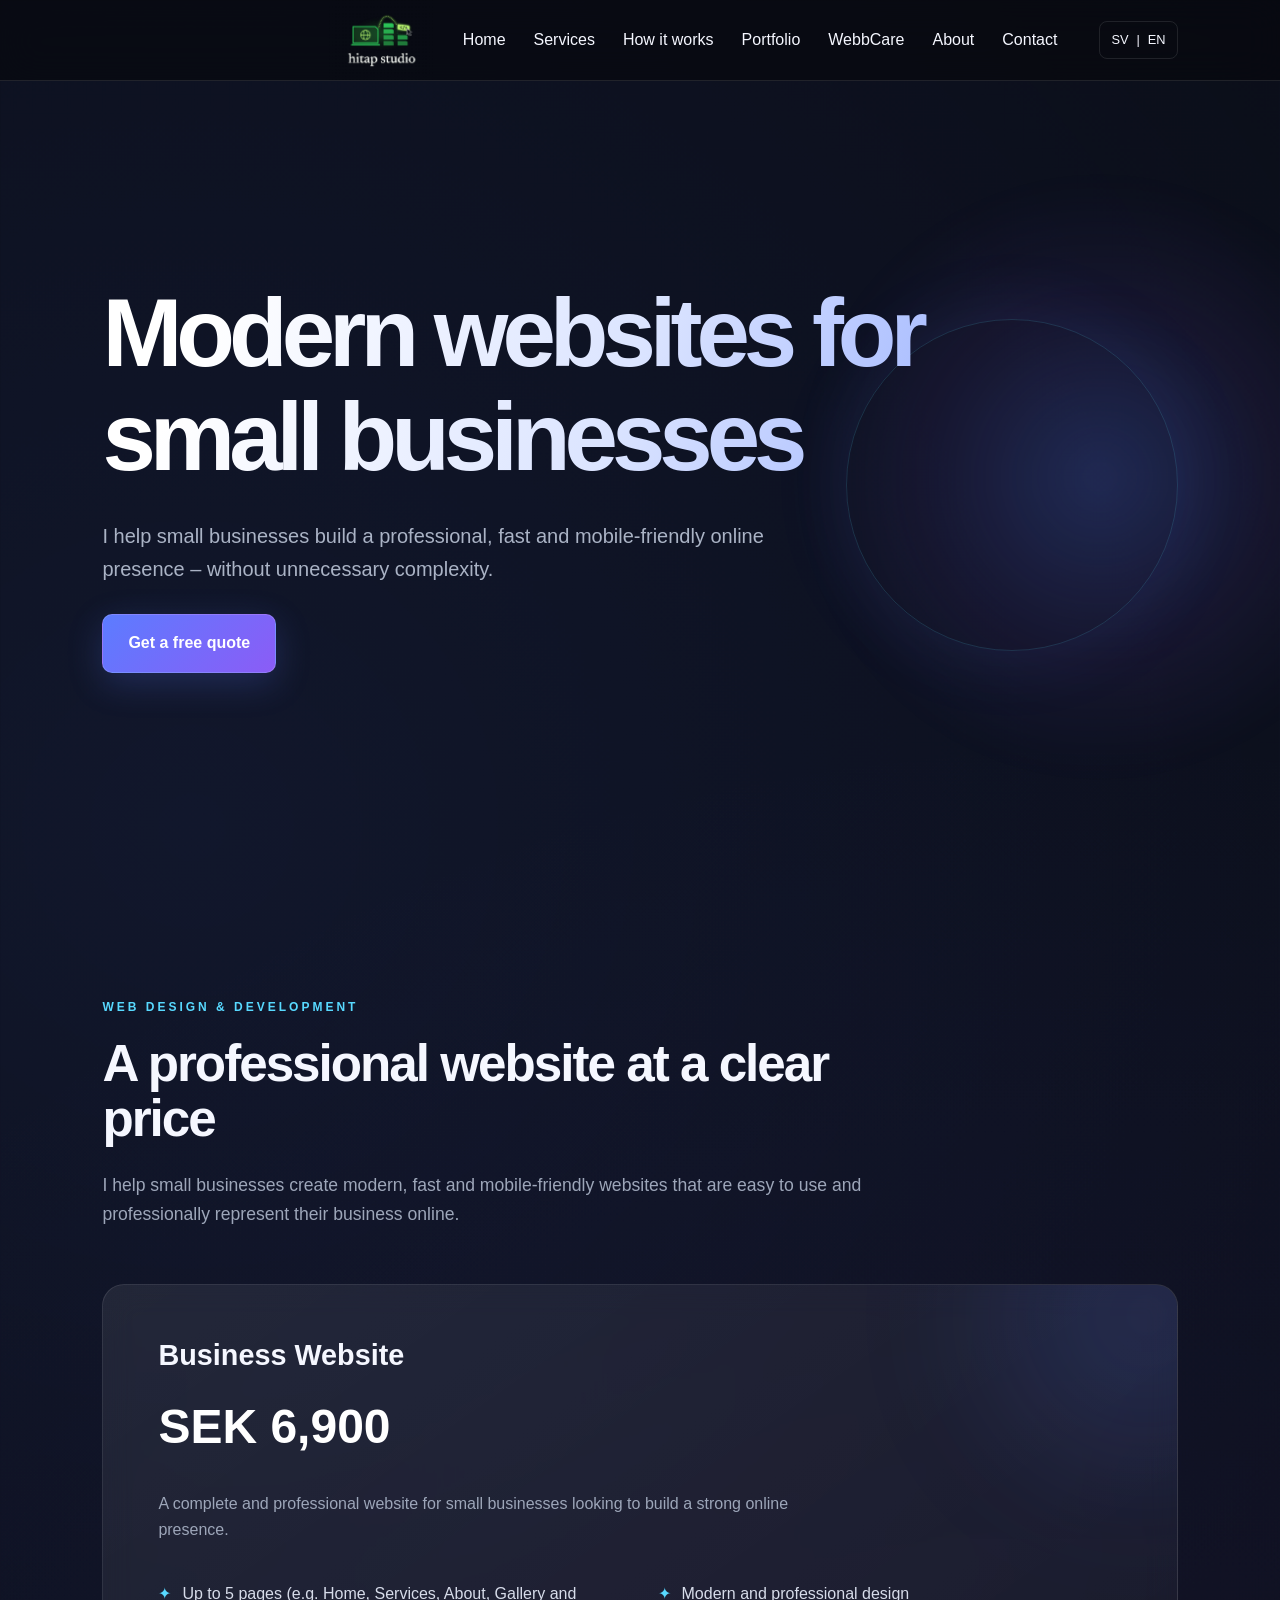
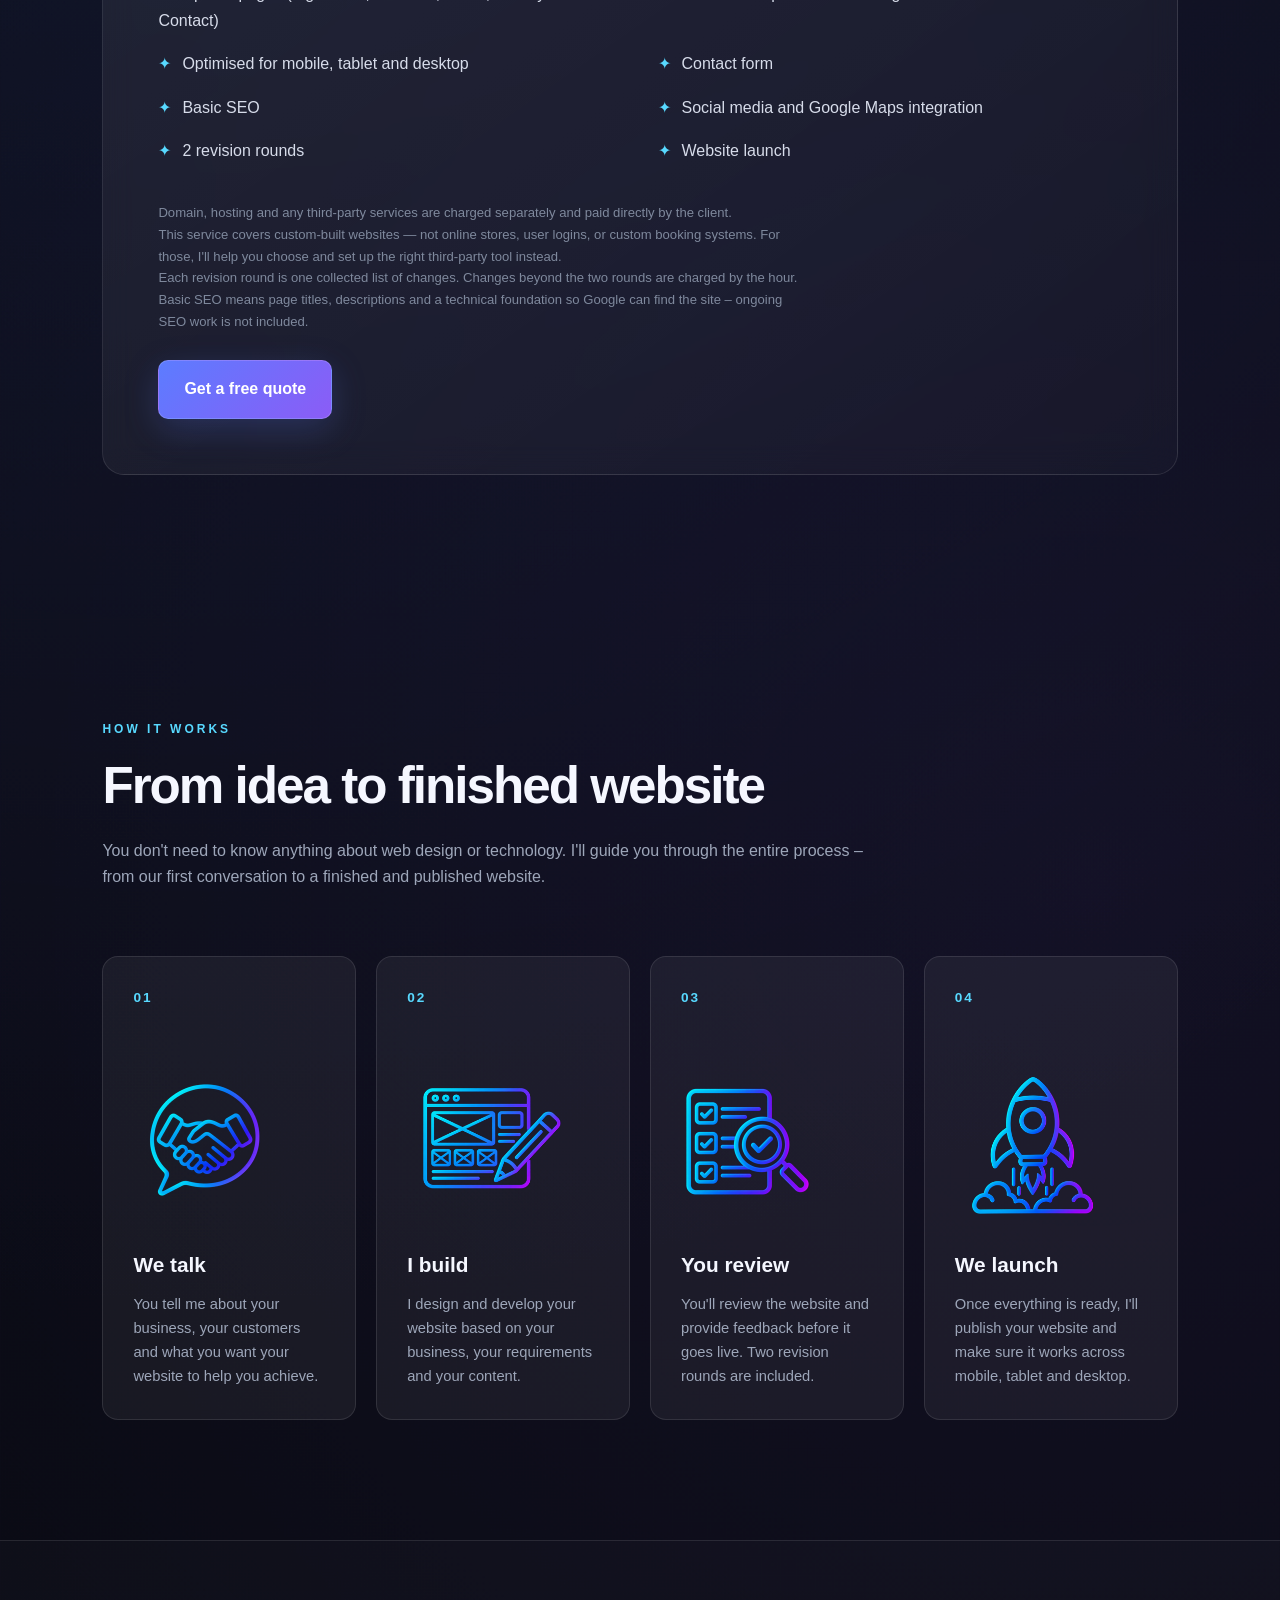
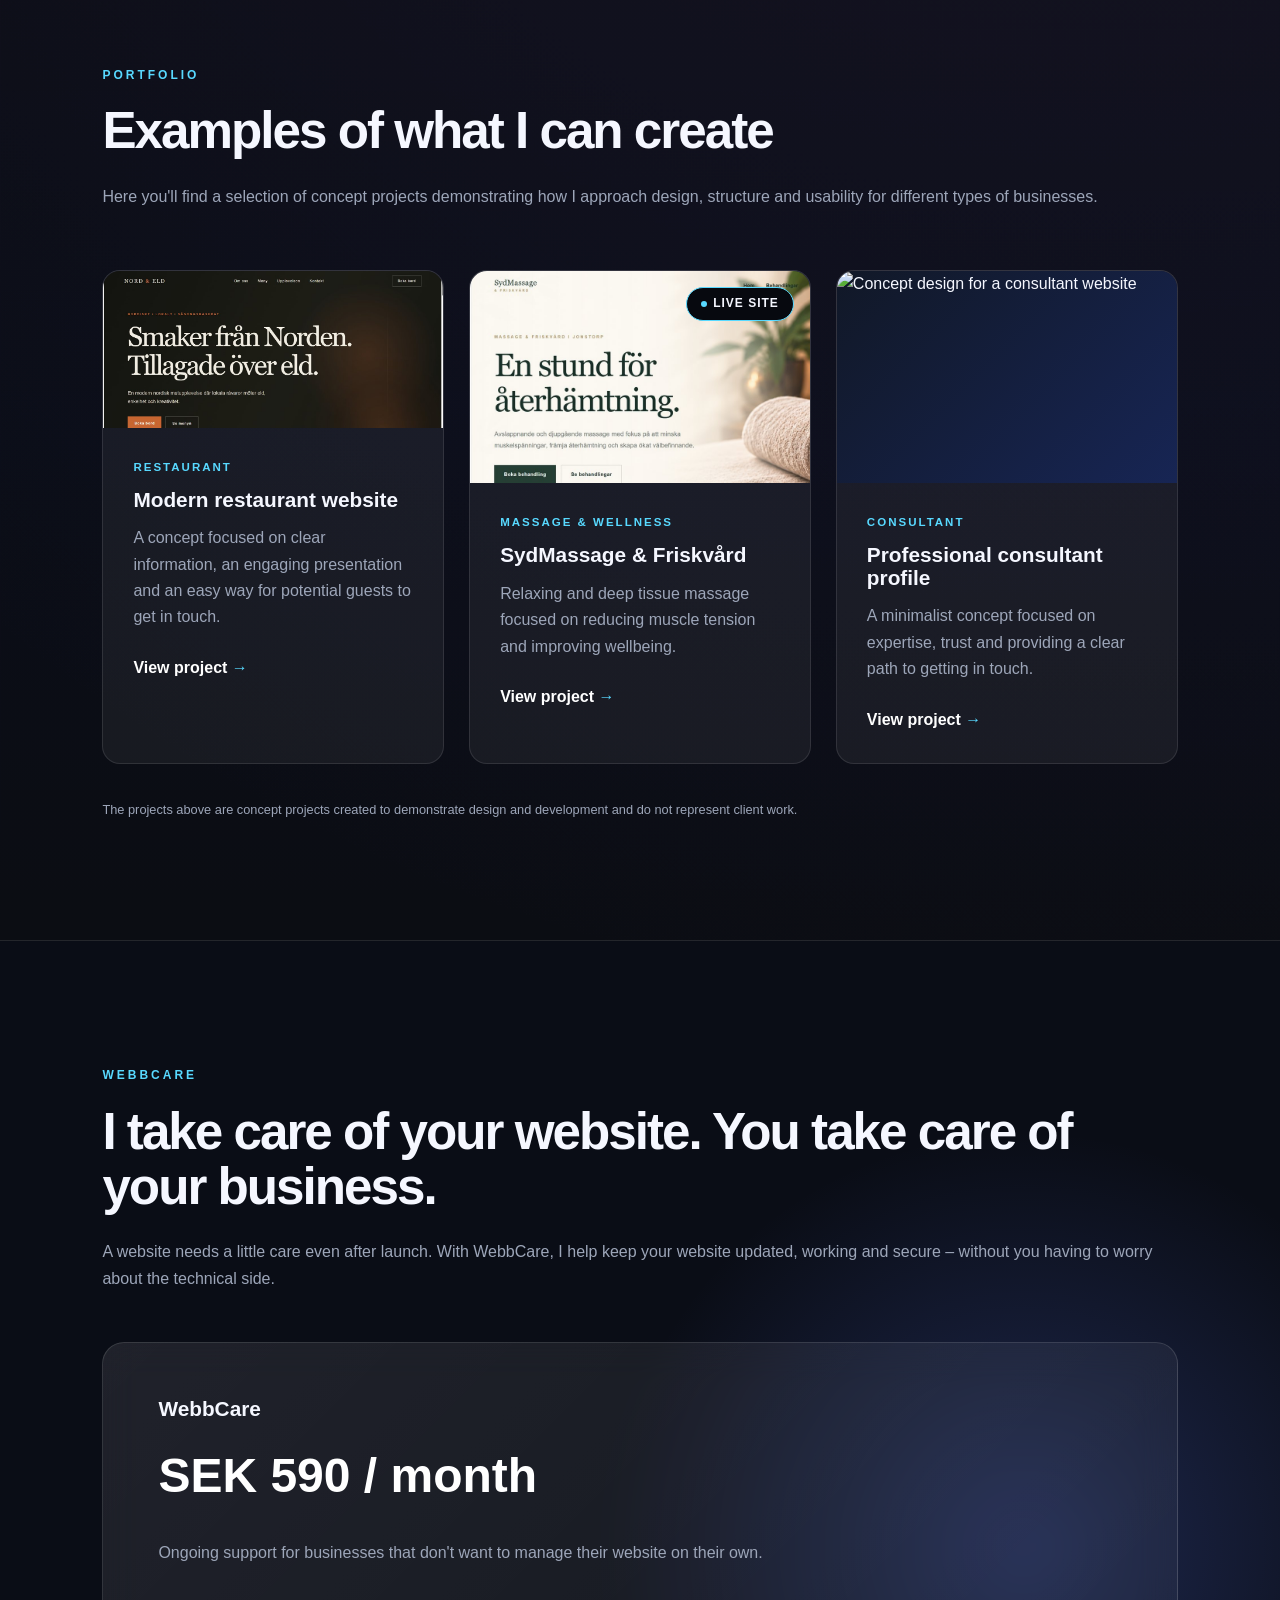
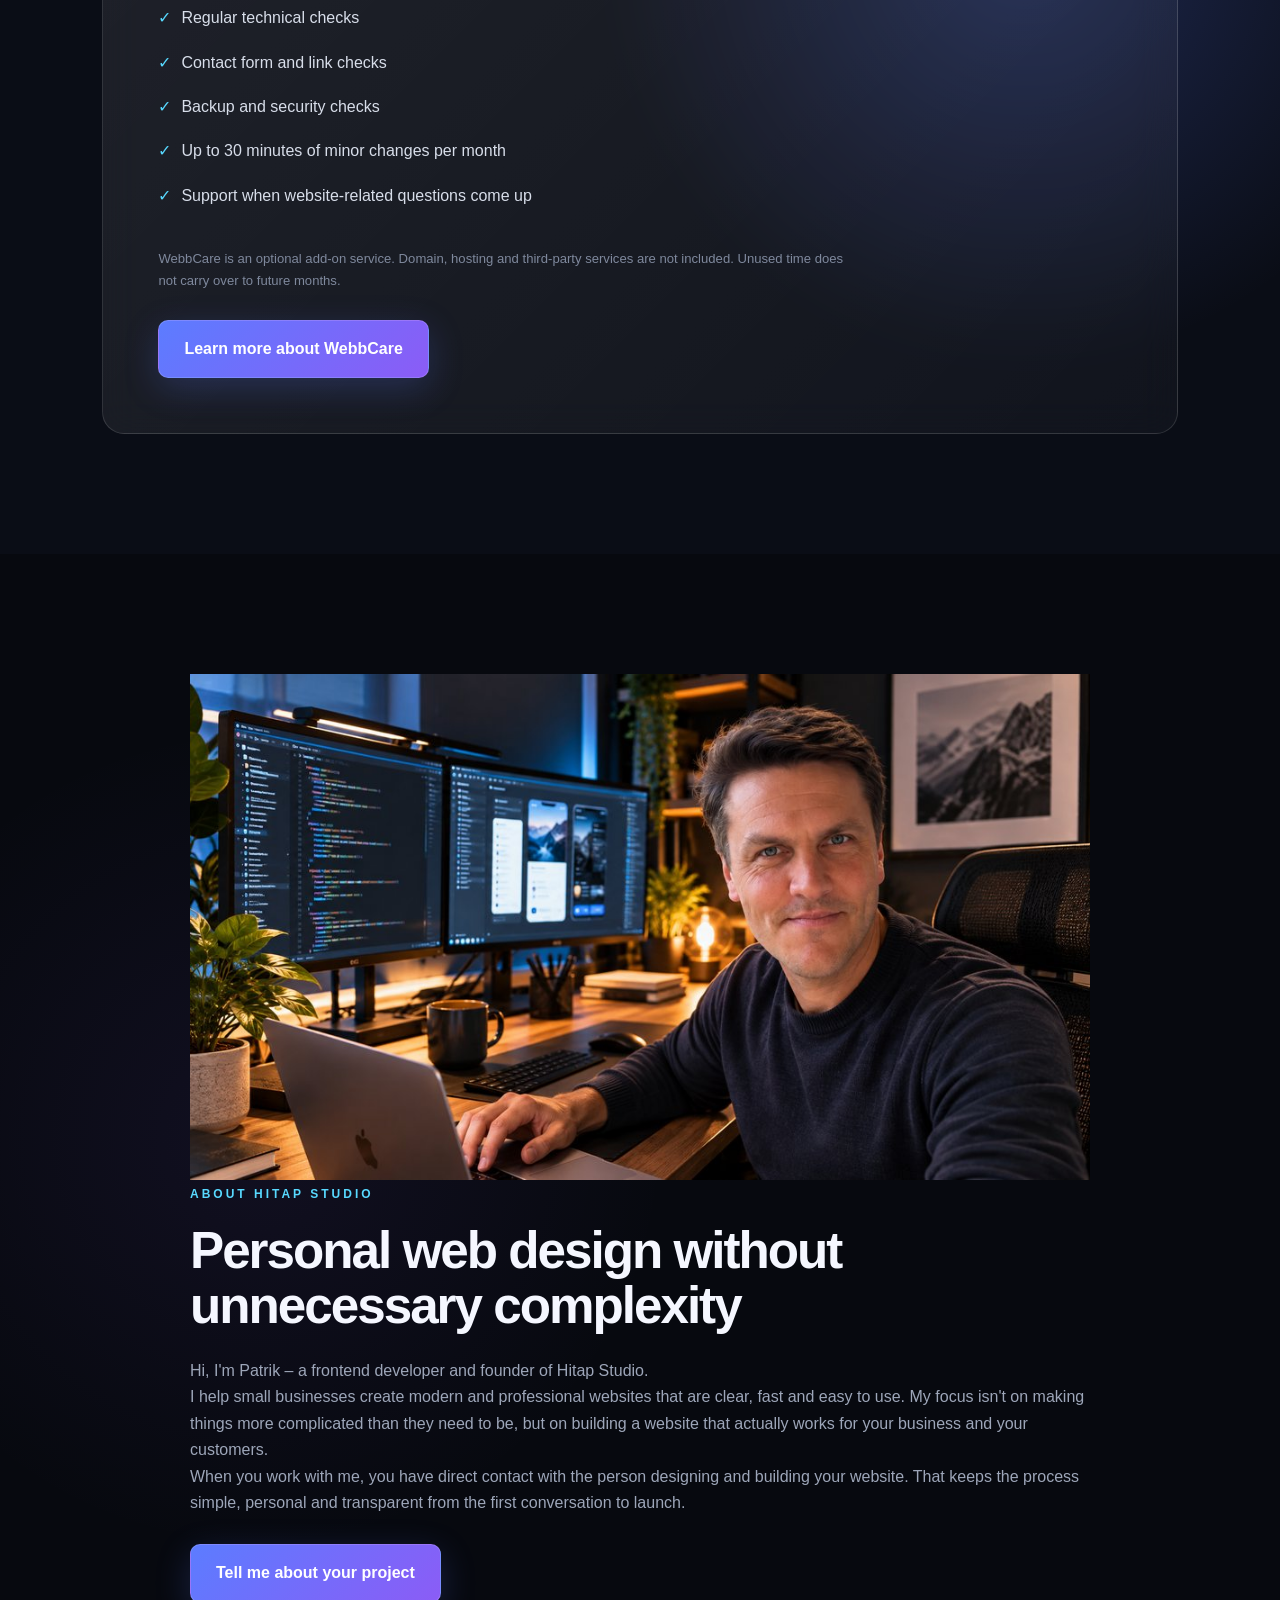
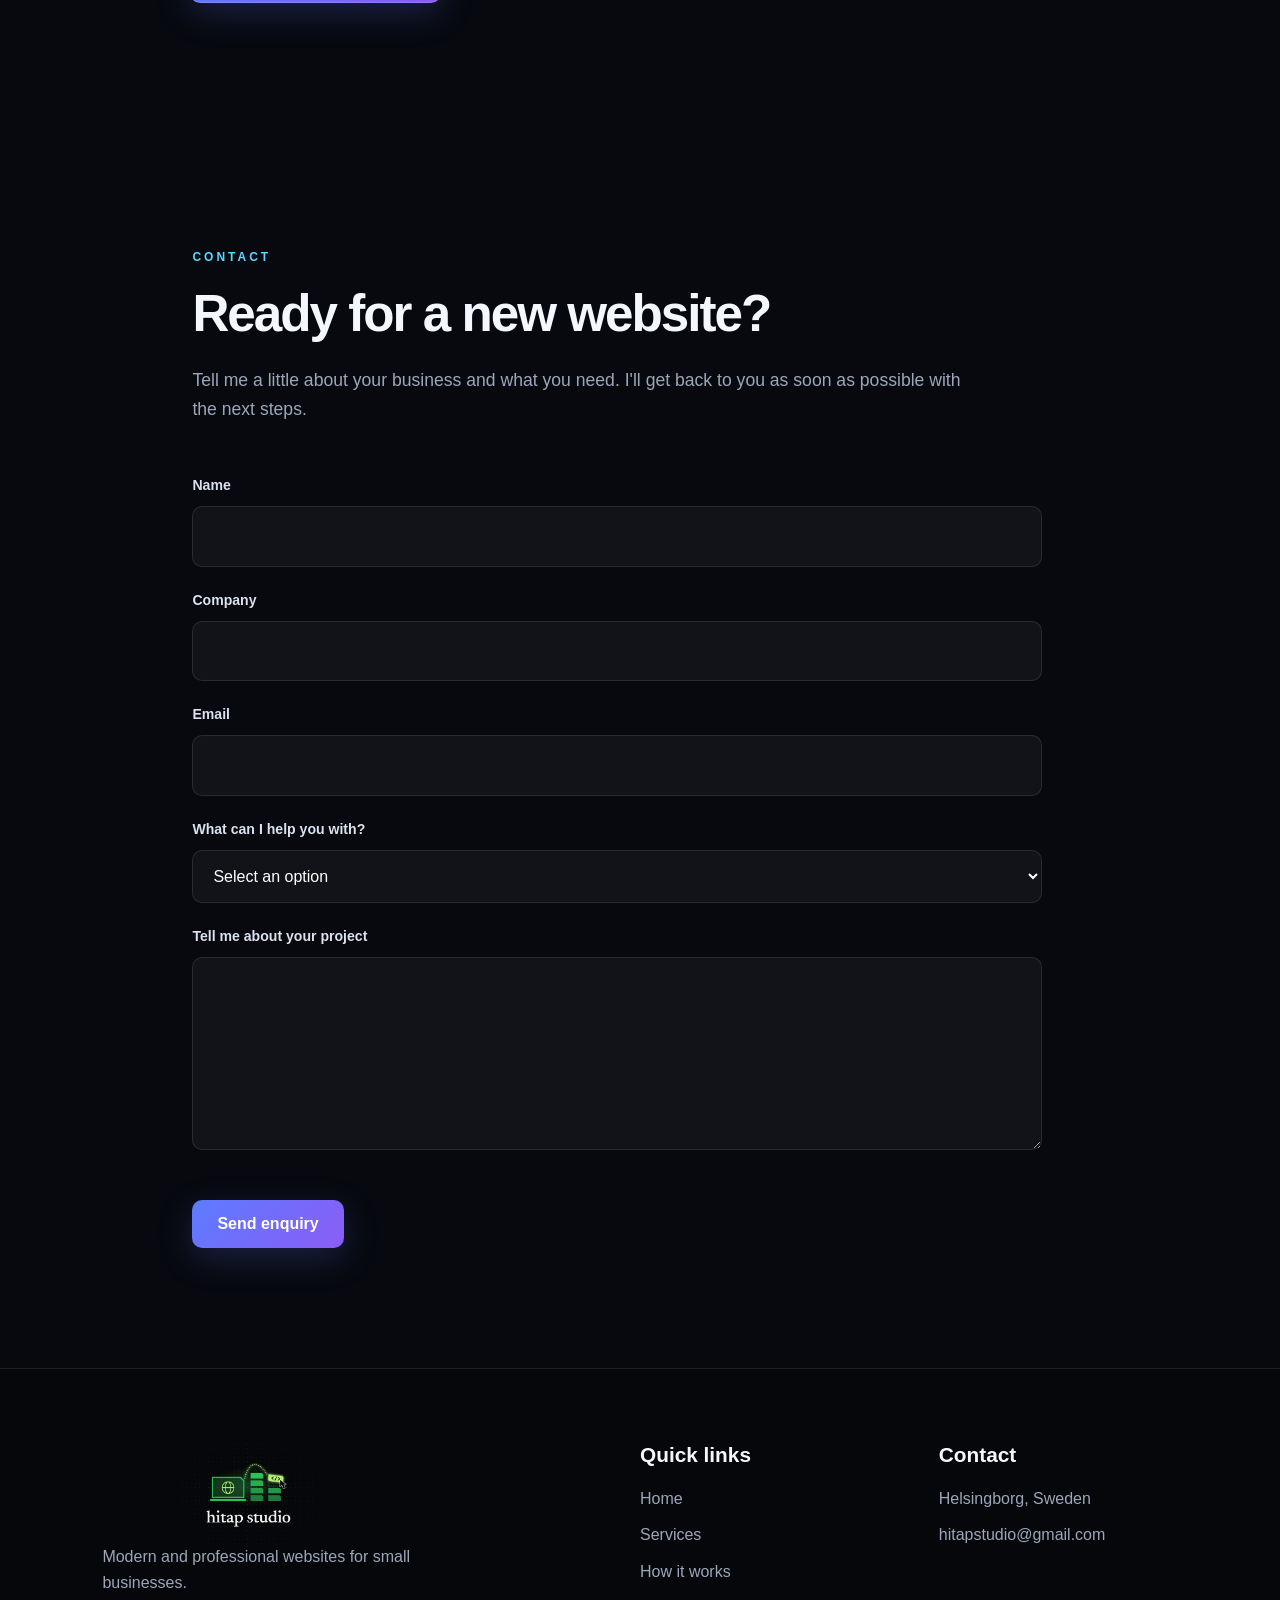
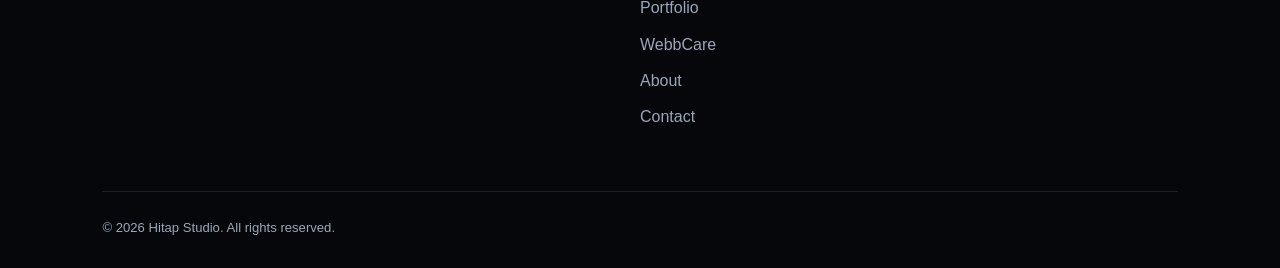
==== en/index.html @ 7cd755ec "Initial commit" ====
<!DOCTYPE html>
<html lang="en">

<head>
    <meta charset="UTF-8">
    <meta name="viewport" content="width=device-width, initial-scale=1.0">

    <title>Web Design for Small Businesses</title>

    <link rel="stylesheet" href="../styles/style.css">
</head>

<body>

   <header>

    <nav>

        <a href="../" class="logo">
    <img src="../images/logo.png" alt="Hitap Studio" class="logo-img">
</a>

        <button class="menu-toggle"
                aria-label="Open menu"
                aria-expanded="false">
            <span></span>
            <span></span>
            <span></span>
        </button>

        <div class="nav-menu">

            <a href="#">Home</a>
            <a href="#services">Services</a>
            <a href="#process">How it works</a>
            <a href="#portfolio">Portfolio</a>
            <a href="#webbcare">WebbCare</a>
            <a href="#about">About</a>
            <a href="#contact">Contact</a>

        
            </div>

        </div>
         <div class="language-switcher">
    <a href="../">SV</a>
    <span>|</span>
    <span>EN</span>
</div>
    </nav>

</header>

    <main>

        <section class="hero">

            <h1>Modern websites for small businesses</h1>

            <p>
                I help small businesses build a professional,
                fast and mobile-friendly online presence – without unnecessary complexity.
            </p>

            <a href="#contact">
                Get a free quote
            </a>

        </section>


        <section id="services" class="services">

    <p class="section-label">WEB DESIGN & DEVELOPMENT</p>

    <h2>A professional website at a clear price</h2>

    <p>
        I help small businesses create modern, fast and
        mobile-friendly websites that are easy to use and
        professionally represent their business online.
    </p>

    <div class="service-card">

        <h3>Business Website</h3>

        <p class="price">SEK 6,900</p>

        <p>
            A complete and professional website for small businesses
            looking to build a strong online presence.
        </p>

        <ul>
            <li>Up to 5 pages (e.g. Home, Services, About, Gallery and Contact)</li>
            <li>Modern and professional design</li>
            <li>Optimised for mobile, tablet and desktop</li>
            <li>Contact form</li>
            <li>Basic SEO</li>
            <li>Social media and Google Maps integration</li>
            <li>2 revision rounds</li>
            <li>Website launch</li>
        </ul>

        <p class="small-text">
            Domain, hosting and any third-party services are
            charged separately and paid directly by the client.
        </p>

        <p class="small-text">
    This service covers custom-built websites — not online stores,
    user logins, or custom booking systems. For those, I'll help you
    choose and set up the right third-party tool instead.
</p>

<p class="small-text">
    Each revision round is one collected list of changes.
    Changes beyond the two rounds are charged by the hour.
</p>

<p class="small-text">
    Basic SEO means page titles, descriptions and a technical foundation
    so Google can find the site – ongoing SEO work is not included.
</p>

        <a href="#contact" class="button">
            Get a free quote
        </a>

    </div>

</section>

<section id="process" class="process">

    <p class="section-label">HOW IT WORKS</p>

    <h2>From idea to finished website</h2>

    <p>
        You don't need to know anything about web design or technology.
        I'll guide you through the entire process – from our first
        conversation to a finished and published website.
    </p>

    <div class="process-steps">

        <div class="process-step">
            <span class="step-number">01</span>
             <img src="../images/icon-contact.png" alt="" class="process-icon">
            <h3>We talk</h3>
            <p>
                You tell me about your business, your customers and
                what you want your website to help you achieve.
            </p>
        </div>

        <div class="process-step">
            <span class="step-number">02</span>
            <img src="../images/icon-design.png" alt="" class="process-icon">
            <h3>I build</h3>
            <p>
                I design and develop your website based on your
                business, your requirements and your content.
            </p>
        </div>

        <div class="process-step">
            <span class="step-number">03</span>
            <img src="../images/icon-review.png" alt="" class="process-icon">
            <h3>You review</h3>
            <p>
                You'll review the website and provide feedback before
                it goes live. Two revision rounds are included.
            </p>
        </div>

        <div class="process-step">
            <span class="step-number">04</span>
            <img src="../images/icon-launch.png" alt="" class="process-icon">
            <h3>We launch</h3>
            <p>
                Once everything is ready, I'll publish your website
                and make sure it works across mobile, tablet and desktop.
            </p>
        </div>

    </div>

</section>

<!-- SECTION 4 - PORTFOLIO -->
<section id="portfolio" class="portfolio">

    <p class="section-label">PORTFOLIO</p>

    <h2>Examples of what I can create</h2>

    <p>
        Here you'll find a selection of concept projects demonstrating
        how I approach design, structure and usability for different
        types of businesses.
    </p>

    <div class="portfolio-grid">

        <!-- PROJECT 1 -->
        <article class="portfolio-card">

           <a href="../projects/restaurant/index.html">
    <img src="../images/restaurant-project.jpg"
         alt="Concept design for a restaurant website">
</a>

            <div class="portfolio-content">
                <p class="project-type">RESTAURANT</p>

<h3><a href="../projects/restaurant/index.html">Modern restaurant website</a></h3>
                <p>
                    A concept focused on clear information,
                    an engaging presentation and an easy way
                    for potential guests to get in touch.
                </p>

                <a href="#" class="project-link">
                    View project
                </a>
            </div>

        </article>


        <!-- PROJECT 2 -->
        <article class="portfolio-card">

        

            <div class="portfolio-image">
    <img src="../images/sydmassage-project.jpg"
         alt="SydMassage & Friskvård">
    <span class="portfolio-badge live">Live site</span>
</div>

<div class="portfolio-content">
    <p class="project-type">MASSAGE & WELLNESS</p>

    <h3>SydMassage & Friskvård</h3>

    <p>
        Relaxing and deep tissue massage focused on
        reducing muscle tension and improving wellbeing.
    </p>

    <a href="https://sydmassage.se" target="_blank" rel="noopener noreferrer" class="project-link">
        View project
    </a>
</div>

        </article>


        <!-- PROJECT 3 -->
        <article class="portfolio-card">

            <div class="portfolio-image">
                <img src="../images/consultant-project.jpg"
                     alt="Concept design for a consultant website">
            </div>

            <div class="portfolio-content">
                <p class="project-type">CONSULTANT</p>

                <h3>Professional consultant profile</h3>

                <p>
                    A minimalist concept focused on expertise,
                    trust and providing a clear path to getting
                    in touch.
                </p>

                <a href="#" class="project-link">
                    View project
                </a>
            </div>

        </article>

    </div>

    <p class="portfolio-note">
        The projects above are concept projects created to demonstrate
        design and development and do not represent client work.
    </p>

</section>

<!-- SECTION 5 - WEBBCARE -->
<section id="webbcare" class="webbcare">

    <p class="section-label">WEBBCARE</p>

    <h2>I take care of your website. You take care of your business.</h2>

    <p>
        A website needs a little care even after launch.
        With WebbCare, I help keep your website updated,
        working and secure – without you having to worry about the technical side.
    </p>

    <div class="webbcare-card">

        <h3>WebbCare</h3>

        <p class="price">SEK 590 / month</p>

        <p>
            Ongoing support for businesses that don't want to
            manage their website on their own.
        </p>

        <ul>
            <li>Regular technical checks</li>
            <li>Contact form and link checks</li>
            <li>Backup and security checks</li>
            <li>Up to 30 minutes of minor changes per month</li>
            <li>Support when website-related questions come up</li>
        </ul>

        <p class="small-text">
            WebbCare is an optional add-on service.
            Domain, hosting and third-party services are not included.
            Unused time does not carry over to future months.
        </p>

        <a href="#contact" class="button">
            Learn more about WebbCare
        </a>

    </div>

</section>

<!-- SECTION 6 - ABOUT HITAP STUDIO -->
<section id="about" class="about">

    <div class="about-content">

        <div class="about-image">
            <img src="../images/about-photo.jpg" alt="Patrik, founder of Hitap Studio">
        </div>

        <div class="about-text">

            <p class="section-label">ABOUT HITAP STUDIO</p>

            <h2>Personal web design without unnecessary complexity</h2>

            <p>
                Hi, I'm Patrik – a frontend developer and founder
                of Hitap Studio.
            </p>

            <p>
                I help small businesses create modern and professional
                websites that are clear, fast and easy to use.
                My focus isn't on making things more complicated
                than they need to be, but on building a website
                that actually works for your business and your customers.
            </p>

            <p>
                When you work with me, you have direct contact
                with the person designing and building your website.
                That keeps the process simple, personal and transparent
                from the first conversation to launch.
            </p>

            <a href="#contact" class="button">
                Tell me about your project
            </a>

        </div>

    </div>

</section>

<!-- SECTION 7 - CONTACT -->
<section id="contact" class="contact">

    <p class="section-label">CONTACT</p>

    <h2>Ready for a new website?</h2>

    <p>
        Tell me a little about your business and what you need.
        I'll get back to you as soon as possible with the next steps.
    </p>

    <form class="contact-form" action="https://api.web3forms.com/submit" method="POST">
        <input type="hidden" name="access_key" value="648edb20-3211-44fe-b882-6ec803e39d4d">
<input type="hidden" name="subject" value="New enquiry from hitapstudio.se (EN)">
<input type="hidden" name="from_name" value="Hitap Studio – contact form">
<input type="checkbox" name="botcheck" style="display: none;">

        <div class="form-group">
            <label for="name">Name</label>
            <input type="text" id="name" name="name" required>
        </div>

        <div class="form-group">
            <label for="company">Company</label>
            <input type="text" id="company" name="company">
        </div>

        <div class="form-group">
            <label for="email">Email</label>
            <input type="email" id="email" name="email" required>
        </div>

        <div class="form-group">
            <label for="project">What can I help you with?</label>

            <select id="project" name="project">
                <option value="">Select an option</option>
                <option value="new-website">New website</option>
                <option value="redesign">Redesign an existing website</option>
                <option value="webbcare">WebbCare</option>
                <option value="other">Other</option>
            </select>
        </div>

        <div class="form-group">
            <label for="message">Tell me about your project</label>

            <textarea
                id="message"
                name="message"
                rows="6"
                required>
            </textarea>
        </div>

        <button type="submit" class="button">
            Send enquiry
        </button>

    </form>

</section>

    </main>

    <!-- FOOTER -->
<footer class="footer">

    <div class="footer-content">

        <div class="footer-brand">
            <img src="../images/logo.png" alt="Hitap Studio" class="footer-logo-img">

            <p>
                Modern and professional websites
                for small businesses.
            </p>
        </div>

        <div class="footer-links">
            <h3>Quick links</h3>

            <a href="#">Home</a>
            <a href="#services">Services</a>
            <a href="#process">How it works</a>
            <a href="#portfolio">Portfolio</a>
            <a href="#webbcare">WebbCare</a>
            <a href="#about">About</a>
            <a href="#contact">Contact</a>
        </div>

        <div class="footer-contact">
            <h3>Contact</h3>

            <p>Helsingborg, Sweden</p>

            <a href="mailto:hitapstudio@gmail.com">
                hitapstudio@gmail.com
            </a>
        </div>

    </div>

    <div class="footer-bottom">
        <p>
            &copy; 2026 Hitap Studio. All rights reserved.
        </p>
    </div>

</footer>

    <script src="../scripts/script.js"></script>

</body>

</html>
---- styles/style.css ----
/* ========================================
   HITAP STUDIO
   MODERN / FUTURISTIC DESIGN
======================================== */

:root {
    --bg: #07090f;
    --bg-soft: #0d111c;
    --card: rgba(255, 255, 255, 0.055);
    --card-hover: rgba(255, 255, 255, 0.08);

    --text: #f5f7ff;
    --text-soft: #9da6b9;

    --blue: #5c7cff;
    --violet: #8b5cf6;
    --cyan: #58d9ff;

    --border: rgba(255, 255, 255, 0.10);

    --max-width: 1400px;
}


/* ========================================
   RESET
======================================== */

* {
    margin: 0;
    padding: 0;
    box-sizing: border-box;
}

html {
    scroll-behavior: smooth;
}

body {
    font-family: Inter, Arial, Helvetica, sans-serif;
    background:
        radial-gradient(
            circle at 15% 10%,
            rgba(92, 124, 255, 0.12),
            transparent 28%
        ),
        radial-gradient(
            circle at 85% 30%,
            rgba(139, 92, 246, 0.09),
            transparent 30%
        ),
        var(--bg);

    color: var(--text);
    line-height: 1.65;

    overflow-x: hidden;
}

img {
    width: 100%;
    display: block;
}

a {
    text-decoration: none;
    color: inherit;
}

.menu-toggle {
  display: none;
}

/* ========================================
   GENERAL
======================================== */

section {
    position: relative;
    padding: 120px 8%;
}

section > h2,
section > p {
    max-width: 780px;
}

.section-label {
    display: inline-block;

    font-size: 0.75rem;
    font-weight: 700;

    letter-spacing: 3px;

    color: var(--cyan);

    margin-bottom: 18px;
}

h1,
h2,
h3 {
    line-height: 1.08;
}

h2 {
    font-size: clamp(2.3rem, 4vw, 4rem);
    letter-spacing: -2px;
    margin-bottom: 25px;
}

h3 {
    font-size: 1.3rem;
}

p {
    color: var(--text-soft);
}


/* ========================================
   BUTTONS
======================================== */

.button,
.hero > a {
    position: relative;

    display: inline-flex;
    align-items: center;
    justify-content: center;

    padding: 15px 25px;

    margin-top: 28px;

    border-radius: 10px;

    color: white;

    font-weight: 700;

    background:
        linear-gradient(
            135deg,
            var(--blue),
            var(--violet)
        );

    border: 1px solid rgba(255, 255, 255, 0.15);

    box-shadow:
        0 10px 35px rgba(92, 124, 255, 0.22);

    transition:
        transform 0.25s ease,
        box-shadow 0.25s ease;
}

.button:hover,
.hero > a:hover {
    transform: translateY(-3px);

    box-shadow:
        0 15px 45px rgba(92, 124, 255, 0.38);
}


/* ========================================
   NAVIGATION
======================================== */

header {
    position: sticky;
    top: 0;

    z-index: 1000;

    background: rgba(7, 9, 15, 0.72);

    backdrop-filter: blur(18px);
    -webkit-backdrop-filter: blur(18px);

    border-bottom: 1px solid var(--border);
}

nav {
    max-width: var(--max-width);
    min-height: 76px;

    margin: auto;

    padding: 0 8%;

    display: flex;
    justify-content: flex-end;
    align-items: center;

    gap: 30px;
}

.nav-menu {
  display: flex;
  align-items: center;
  gap: 28px;
}

nav > a {
    color: #dfe4ef;

    font-size: 0.92rem;
    font-weight: 600;

    transition: color 0.2s ease;
}

nav > a:hover {
    color: var(--cyan);
}

.language-switcher {
    display: flex;
    gap: 8px;
    margin-left: 12px;
    padding: 7px 11px;
    border: 1px solid var(--border);
    border-radius: 8px;
    font-size: 0.8rem;
  align-items: center;
  
}



/* ========================================
   HERO
======================================== */

.hero {
    max-width: var(--max-width);

    min-height: 88vh;

    margin: auto;

    display: flex;
    flex-direction: column;
    justify-content: center;

    isolation: isolate;
}


/* futuristic light behind hero */

.hero::before {
    content: "";

    position: absolute;

    width: 600px;
    height: 600px;

    right: -120px;
    top: 50%;

    transform: translateY(-50%);

    background:
        radial-gradient(
            circle,
            rgba(92, 124, 255, 0.24),
            rgba(139, 92, 246, 0.08) 40%,
            transparent 70%
        );

    filter: blur(15px);

    z-index: -1;
}

.hero::after {
    content: "";

    position: absolute;

    width: 330px;
    height: 330px;

    right: 8%;
    top: 30%;

    border-radius: 50%;

    border: 1px solid rgba(88, 217, 255, 0.15);

    box-shadow:
        0 0 80px rgba(92, 124, 255, 0.10);

    z-index: -1;
}

.hero h1 {
    max-width: 1050px;

    font-size: clamp(3.8rem, 7.5vw, 7.5rem);

    letter-spacing: -6px;

    background:
        linear-gradient(
            110deg,
            #ffffff 10%,
            #dbe4ff 50%,
            #829eff 100%
        );

    -webkit-background-clip: text;
    background-clip: text;

    color: transparent;

    margin-bottom: 32px;
}

.hero p {
    max-width: 680px;

    font-size: 1.25rem;

    color: #aab3c5;
}

.hero > a {
    align-self: flex-start;
}


/* ========================================
   SERVICES
======================================== */

.services {
    max-width: var(--max-width);
    margin: auto;
}

.services > p:not(.section-label) {
    font-size: 1.1rem;
}

.service-card {
    position: relative;

    max-width: 1150px;

    margin-top: 55px;

    padding: 55px;

    border-radius: 22px;

    background:
        linear-gradient(
            145deg,
            rgba(255, 255, 255, 0.08),
            rgba(255, 255, 255, 0.025)
        );

    border: 1px solid var(--border);

    backdrop-filter: blur(15px);

    overflow: hidden;
}

.service-card::before {
    content: "";

    position: absolute;

    width: 300px;
    height: 300px;

    right: -120px;
    top: -120px;

    background: var(--blue);

    opacity: 0.15;

    filter: blur(80px);

    border-radius: 50%;
}

.service-card h3 {
    font-size: 1.8rem;
}

.price {
    color: white;

    font-size: 3rem;
    font-weight: 800;

    margin: 15px 0 25px;
}

.service-card > p:not(.price) {
    max-width: 650px;
}

.service-card ul {
    list-style: none;

    display: grid;
    grid-template-columns: repeat(2, 1fr);

    gap: 17px 35px;

    margin: 38px 0;
}

.service-card li {
    color: #d7dcea;
}

.service-card li::before {
    content: "✦";

    color: var(--cyan);

    margin-right: 11px;
}

.small-text {
    max-width: 700px;

    font-size: 0.82rem;

    color: #7f899d;
}


/* ========================================
   PROCESS
======================================== */

.process {
    max-width: var(--max-width);
    margin: auto;
}

.process-steps {
    display: grid;

    grid-template-columns: repeat(4, 1fr);

    gap: 20px;

    margin-top: 65px;
}

.process-step {
    position: relative;

    min-height: 280px;

    padding: 30px;

    background: var(--card);

    border: 1px solid var(--border);

    border-radius: 16px;

    transition:
        transform 0.25s ease,
        background 0.25s ease,
        border-color 0.25s ease;
}

.process-icon {
    display: block;
    height: 150px;
    width: auto;
    margin-bottom: 40px;
}

.process-step:hover {
    transform: translateY(-7px);

    background: var(--card-hover);

    border-color: rgba(92, 124, 255, 0.4);
}

.step-number {
    display: block;

    margin-bottom: 55px;

    color: var(--cyan);

    font-size: 0.85rem;

    font-weight: 800;

    letter-spacing: 2px;
}

.process-step h3 {
    margin-bottom: 15px;
}

.process-step p {
    font-size: 0.92rem;
}


/* ========================================
   PORTFOLIO
======================================== */

.portfolio {
    border-top: 1px solid var(--border);
    border-bottom: 1px solid var(--border);

    background:
        linear-gradient(
            180deg,
            rgba(255,255,255,0.015),
            rgba(92,124,255,0.035),
            rgba(255,255,255,0.015)
        );
}

.portfolio > h2,
.portfolio > p,
.portfolio-grid,
.portfolio-note {
    max-width: var(--max-width);

    margin-left: auto;
    margin-right: auto;
}

.portfolio-grid {
    display: grid;

    grid-template-columns: repeat(3, 1fr);

    gap: 25px;

    margin-top: 60px;
}

.portfolio-card {
    overflow: hidden;

    border-radius: 18px;

    background: var(--card);

    border: 1px solid var(--border);

    transition:
        transform 0.3s ease,
        border-color 0.3s ease;
}

.portfolio-card:hover {
    transform: translateY(-8px);

    border-color: rgba(88, 217, 255, 0.35);
}

.portfolio-image {
    position: relative;
    aspect-ratio: 16 / 10;

    background:
        linear-gradient(
            135deg,
            #111827,
            #172554
        );

    overflow: hidden;
}

.portfolio-image img {
    width: 100%;
    height: 100%;

    object-fit: cover;
    object-position: left top;
}

.portfolio-content {
    padding: 30px;
}

.project-type {
    color: var(--cyan);

    font-size: 0.72rem;

    font-weight: 800;

    letter-spacing: 2px;

    margin-bottom: 12px;
}

.portfolio-content h3 {
    margin-bottom: 14px;
}

.project-link {
    display: inline-block;

    margin-top: 24px;

    color: white;

    font-weight: 700;
}

.project-link::after {
    content: " →";

    color: var(--cyan);
}

.portfolio-note {
    margin-top: 35px;

    font-size: 0.8rem;
}


/* ========================================
   WEBBCARE
======================================== */

.webbcare {
    overflow: hidden;

    background:
        radial-gradient(
            circle at 80% 50%,
            rgba(92, 124, 255, 0.25),
            transparent 35%
        ),
        #0a0d16;
}

.webbcare > h2,
.webbcare > p,
.webbcare-card {
    max-width: 1100px;

    margin-left: auto;
    margin-right: auto;
}

.webbcare-card {
    position: relative;

    margin-top: 50px;

    padding: 55px;

    border-radius: 22px;

    background:
        linear-gradient(
            135deg,
            rgba(255,255,255,0.09),
            rgba(255,255,255,0.03)
        );

    border: 1px solid rgba(255,255,255,0.13);

    backdrop-filter: blur(18px);
}

.webbcare-card ul {
    list-style: none;

    margin: 30px 0;
}

.webbcare-card li {
    padding: 9px 0;

    color: #d8deea;
}

.webbcare-card li::before {
    content: "✓";

    margin-right: 10px;

    color: var(--cyan);
}


/* ========================================
   ABOUT
======================================== */

.about {
    background:
        radial-gradient(
            circle at 20% 50%,
            rgba(139, 92, 246, 0.08),
            transparent 35%
        );
}

.about-content {
    max-width: 900px;

    margin: auto;
}

.about-content > p:not(.section-label) {
    font-size: 1.08rem;

    margin-bottom: 20px;
}


/* ========================================
   CONTACT
======================================== */

.contact {
    max-width: 1100px;

    margin: auto;
}

.contact > p:not(.section-label) {
    font-size: 1.1rem;

    margin-bottom: 50px;
}

.contact-form {
    max-width: 850px;

    display: grid;

    gap: 22px;
}

.form-group {
    display: flex;

    flex-direction: column;

    gap: 9px;
}

.form-group label {
    color: #dbe1ee;

    font-size: 0.88rem;

    font-weight: 700;
}

.form-group input,
.form-group select,
.form-group textarea {
    width: 100%;

    padding: 16px;

    color: white;

    background: rgba(255,255,255,0.045);

    border: 1px solid var(--border);

    border-radius: 10px;

    font: inherit;

    outline: none;

    transition:
        border-color 0.2s ease,
        box-shadow 0.2s ease;
}

.form-group select option {
    background: #10131d;
}

.form-group input:focus,
.form-group select:focus,
.form-group textarea:focus {
    border-color: var(--blue);

    box-shadow:
        0 0 0 3px rgba(92, 124, 255, 0.12);
}

.form-group textarea {
    resize: vertical;
}

.contact-form button {
    border: none;

    cursor: pointer;

    font-size: 1rem;

    justify-self: start;
}


/* ========================================
   FOOTER
======================================== */

.footer {
    padding: 75px 8% 30px;

    background: #05070b;

    border-top: 1px solid var(--border);
}

.footer-content {
    max-width: var(--max-width);

    margin: auto;

    display: grid;

    grid-template-columns: 2fr 1fr 1fr;

    gap: 60px;

    padding-bottom: 60px;
}

.footer-brand h2 {
    font-size: 2.1rem;

    margin-bottom: 15px;

    background:
        linear-gradient(
            90deg,
            white,
            #839eff
        );

    -webkit-background-clip: text;
    background-clip: text;

    color: transparent;
}

.footer-brand p {
    max-width: 350px;
}

.footer-links,
.footer-contact {
    display: flex;

    flex-direction: column;

    align-items: flex-start;

    gap: 10px;
}

.footer-links h3,
.footer-contact h3 {
    margin-bottom: 10px;
}

.footer-links a,
.footer-contact a {
    color: var(--text-soft);

    transition: color 0.2s ease;
}

.footer-links a:hover,
.footer-contact a:hover {
    color: var(--cyan);
}

.footer-bottom {
    max-width: var(--max-width);

    margin: auto;

    padding-top: 25px;

    border-top: 1px solid var(--border);

    font-size: 0.82rem;
}


/* ========================================
   TABLET
======================================== */

@media (max-width: 900px) {

    section {
        padding: 90px 6%;
    }

    nav {
        padding: 0 6%;
        gap: 18px;
    }

    .hero h1 {
        letter-spacing: -4px;
    }

    .process-steps {
        grid-template-columns: repeat(2, 1fr);
    }

    .portfolio-grid {
        grid-template-columns: repeat(2, 1fr);
    }

    .footer-content {
        grid-template-columns: 1fr 1fr;
    }

    .footer-brand {
        grid-column: 1 / -1;
    }
}

.logo-img {
    height: 80px;
    width: auto;
    display: block;
}

.footer-logo-img {
    height: 100px;
    width: auto;
    display: block;
    padding-left: 80px;
}

.portfolio-badge {
    position: absolute;
    top: 16px;
    right: 16px;
    padding: 6px 14px;
    border-radius: 999px;
    font-size: 0.75rem;
    font-weight: 700;
    letter-spacing: 1px;
    text-transform: uppercase;
    z-index: 2;
}

.portfolio-badge.live {
    display: flex;
    align-items: center;
    gap: 6px;
    background: var(--bg);
    color: var(--text);
    border: 1px solid var(--cyan);
}

.portfolio-badge.live::before {
    content: "";
    width: 6px;
    height: 6px;
    border-radius: 50%;
    background: var(--cyan);
}

.portfolio-badge.concept {
    background: rgba(255, 255, 255, 0.12);
    color: #ffffff;
    border: 1px solid rgba(255, 255, 255, 0.3);
}




/* ========================================
   MOBILE
======================================== */

@media (max-width: 650px) {

    .section {
        padding: 70px 22px;
    } 

    nav {
        min-height: 65px;

        padding: 0 20px;

        gap: 16px;

        overflow-x: auto;

        justify-content: flex-start;
    }

    nav > a {
        white-space: nowrap;

        font-size: 0.82rem;
    }

    .language-switcher {
        white-space: nowrap;
    }

    .hero {
        min-height: 80vh;
    }

    .hero::before {
        width: 350px;
        height: 350px;

        right: -180px;
    }

    .hero::after {
        display: none;
    }

    .hero h1 {
        font-size: 3.2rem;

        letter-spacing: -3px;
    }

    .hero p {
        font-size: 1.05rem;
    }

    h2 {
        font-size: 2.3rem;

        letter-spacing: -1.5px;
    }

    .service-card,
    .webbcare-card {
        padding: 32px 24px;
    }

    .service-card ul {
        grid-template-columns: 1fr;
    }

    .process-steps {
        grid-template-columns: 1fr;
    }

    .process-step {
        min-height: auto;
    }

    .step-number {
        margin-bottom: 30px;
    }

    .portfolio-grid {
        grid-template-columns: 1fr;
    }

    .footer {
        padding: 60px 22px 25px;
    }

    .footer-content {
        grid-template-columns: 1fr;

        gap: 40px;
    }

    .footer-brand {
        grid-column: auto;
    }


    /* ========================================
   RESPONSIVE NAVIGATION
======================================== */

nav {
    justify-content: space-between;
}


/* Logo */

.logo {
    font-size: 1.05rem;
    font-weight: 800;
    letter-spacing: 2px;

    color: #ffffff;

    white-space: nowrap;
}

.logo span {
    color: var(--cyan);
}

.logo-img {
    height: 40px;
    width: auto;
    display: block;
}


/* Desktop menu */

.nav-menu {
    display: flex;
    align-items: center;

    gap: 28px;
}

.nav-menu > a {
    color: #dfe4ef;

    font-size: 0.9rem;
    font-weight: 600;

    transition: color 0.2s ease;
}

.nav-menu > a:hover {
    color: var(--cyan);
}


/* Hamburger hidden on desktop */

.menu-toggle {
    display: none;

    background: none;
    border: none;

    cursor: pointer;

    padding: 8px;
}


/* Hamburger lines */

.menu-toggle span {
    display: block;

    width: 25px;
    height: 2px;

    margin: 5px 0;

    background-color: #ffffff;

    border-radius: 5px;

    transition: 0.3s ease;
}


/* ========================================
   MOBILE NAVIGATION
======================================== */

@media (max-width: 800px) {

    nav {
        position: relative;

        min-height: 70px;

        padding: 0 22px;

        overflow: visible;
    }


    /* Show hamburger */

    .menu-toggle {
        display: block;

        position: relative;

        z-index: 1100;
    }


    /* Mobile menu */

    .nav-menu {
        position: absolute;

        top: 70px;
        left: 0;

        width: 100%;

        display: flex;
        flex-direction: column;
        align-items: flex-start;

        gap: 0;

        padding: 15px 22px 25px;

        background: rgba(7, 9, 15, 0.97);

        backdrop-filter: blur(20px);
        -webkit-backdrop-filter: blur(20px);

        border-bottom:
            1px solid rgba(255,255,255,0.08);


        /* Hidden by default */

        opacity: 0;
        visibility: hidden;

        transform: translateY(-12px);

        transition:
            opacity 0.25s ease,
            transform 0.25s ease,
            visibility 0.25s;
    }


    /* Menu when opened */

    .nav-menu.active {
        opacity: 1;
        visibility: visible;

        transform: translateY(0);
    }


    /* Links */

    .nav-menu > a {
        width: 100%;

        padding: 14px 0;

        font-size: 1rem;

        border-bottom:
            1px solid rgba(255,255,255,0.06);
    }


    /* Language selector */

    .language-switcher {
        margin: 18px 0 0;

        padding: 0;

        border: none;
    }


    /* Turn hamburger into X */

    .menu-toggle.active span:nth-child(1) {
        transform:
            translateY(7px)
            rotate(45deg);
    }

    .menu-toggle.active span:nth-child(2) {
        opacity: 0;
    }

    .menu-toggle.active span:nth-child(3) {
        transform:
            translateY(-7px)
            rotate(-45deg);
    }
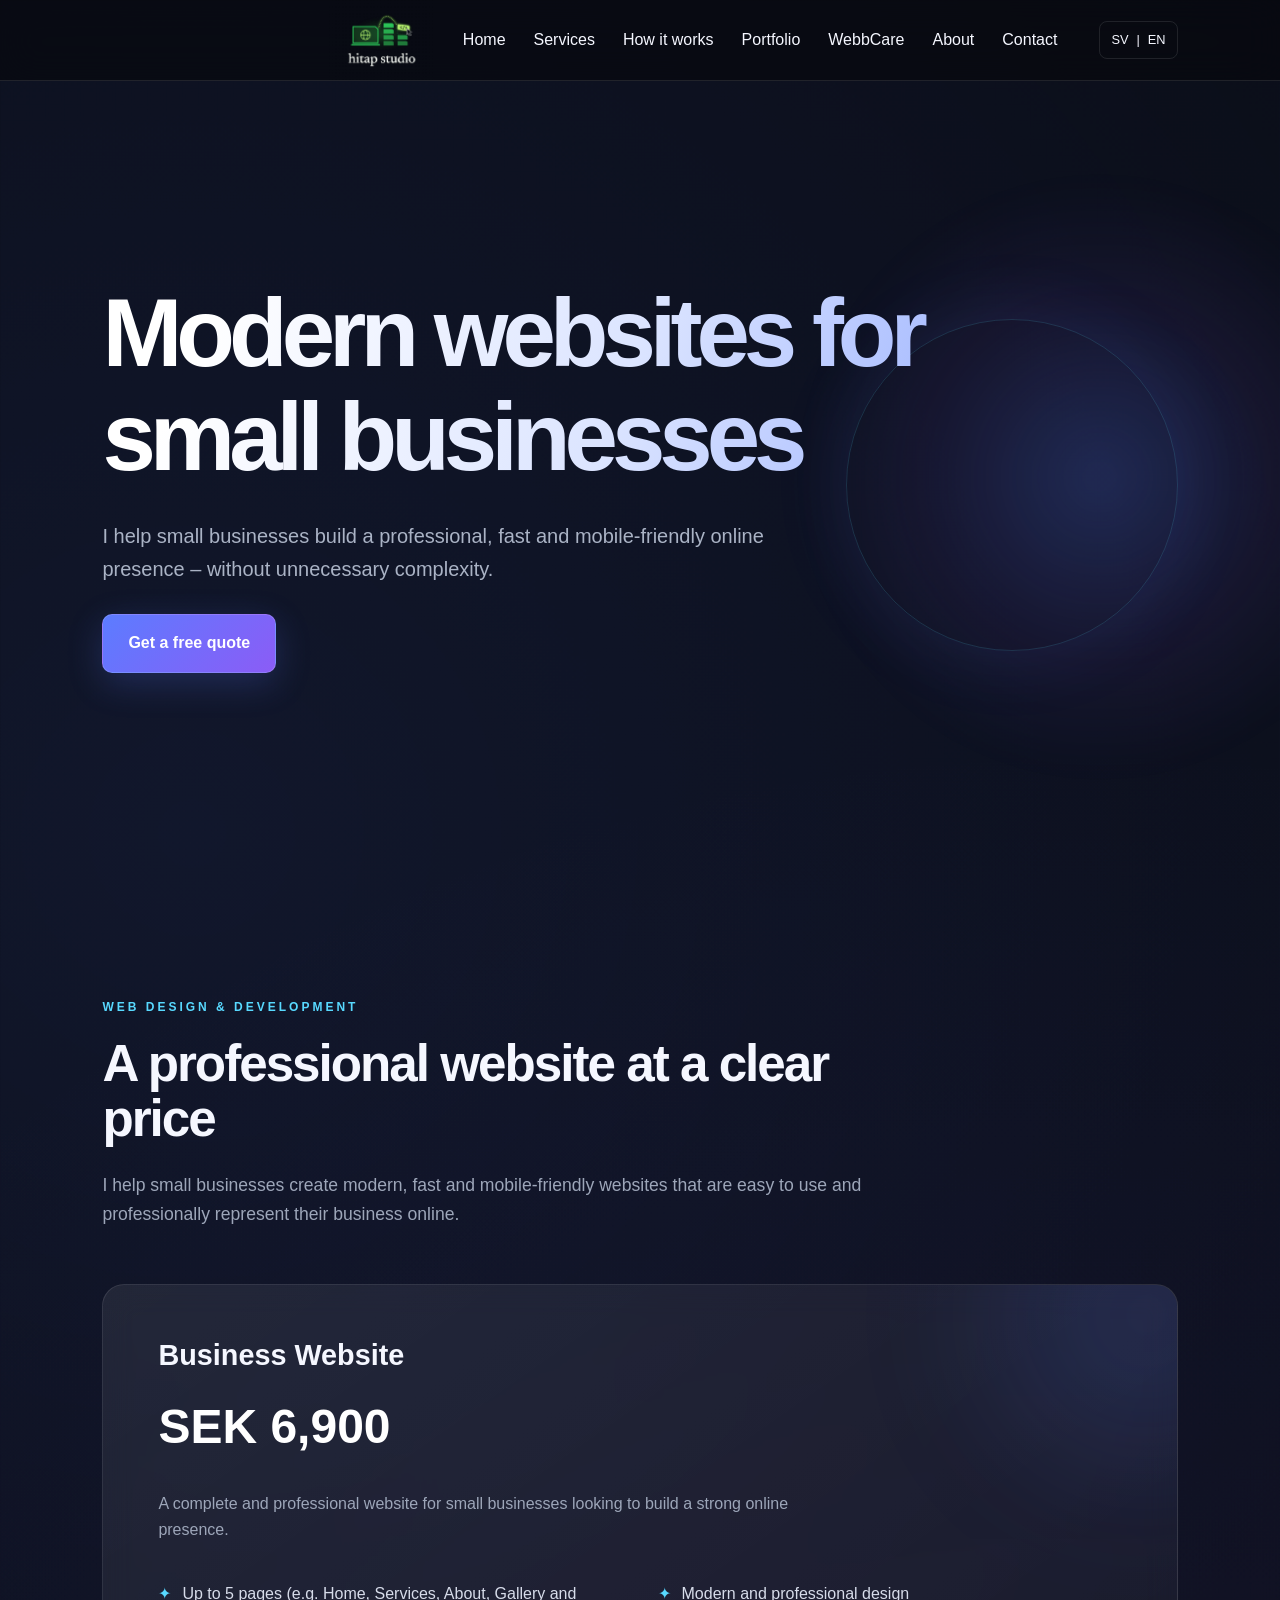
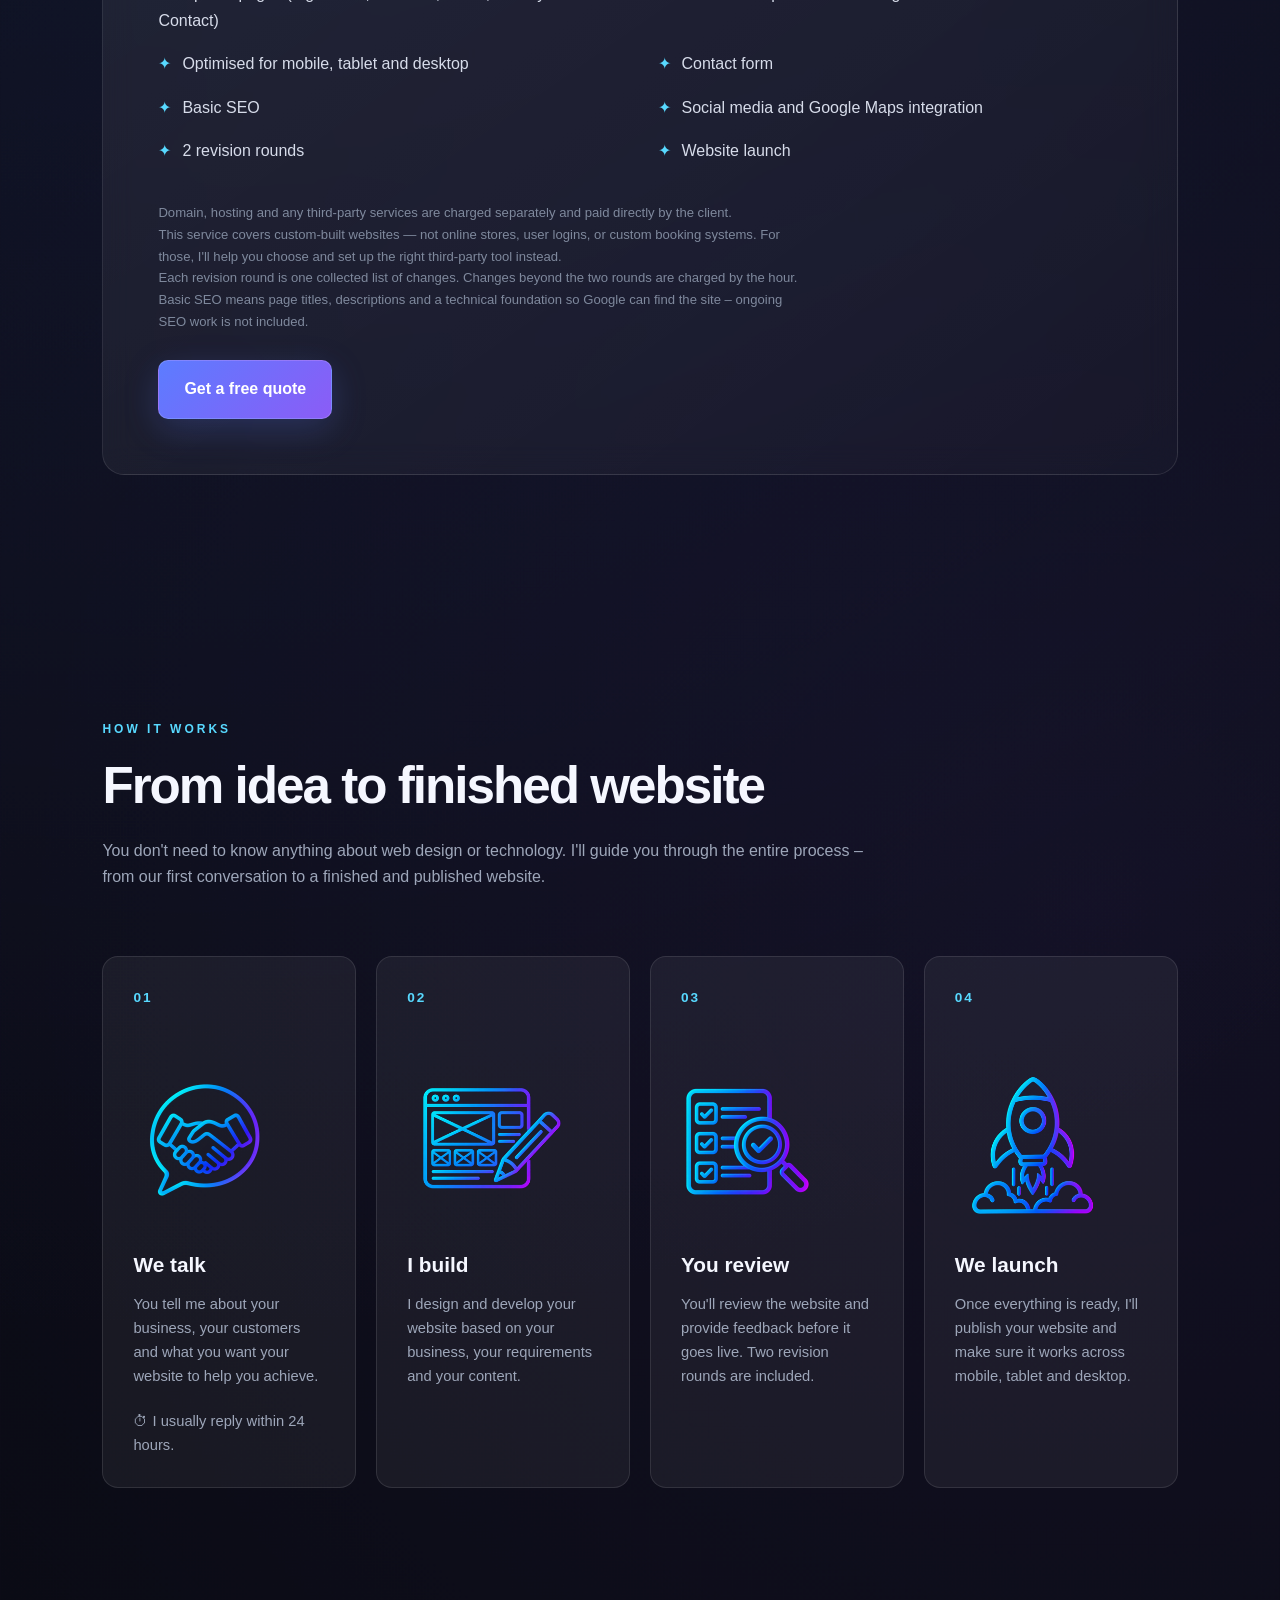
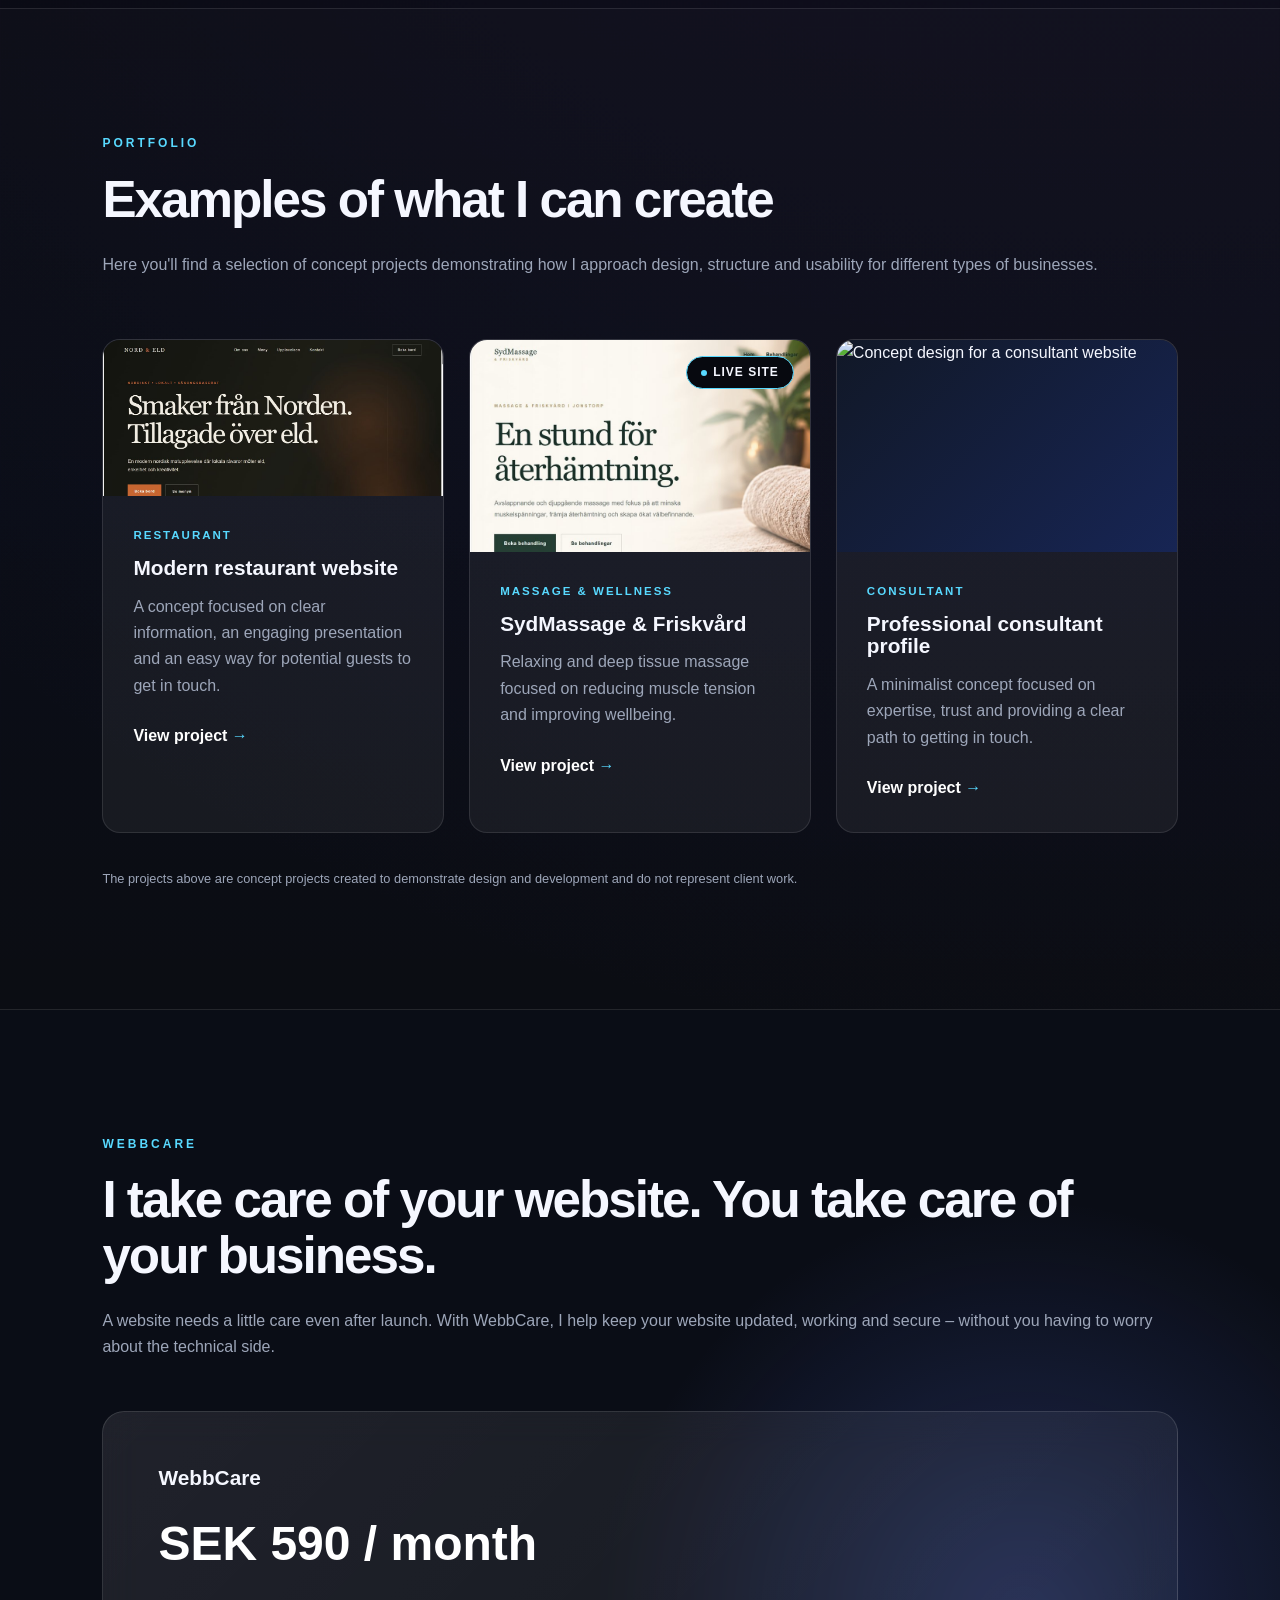
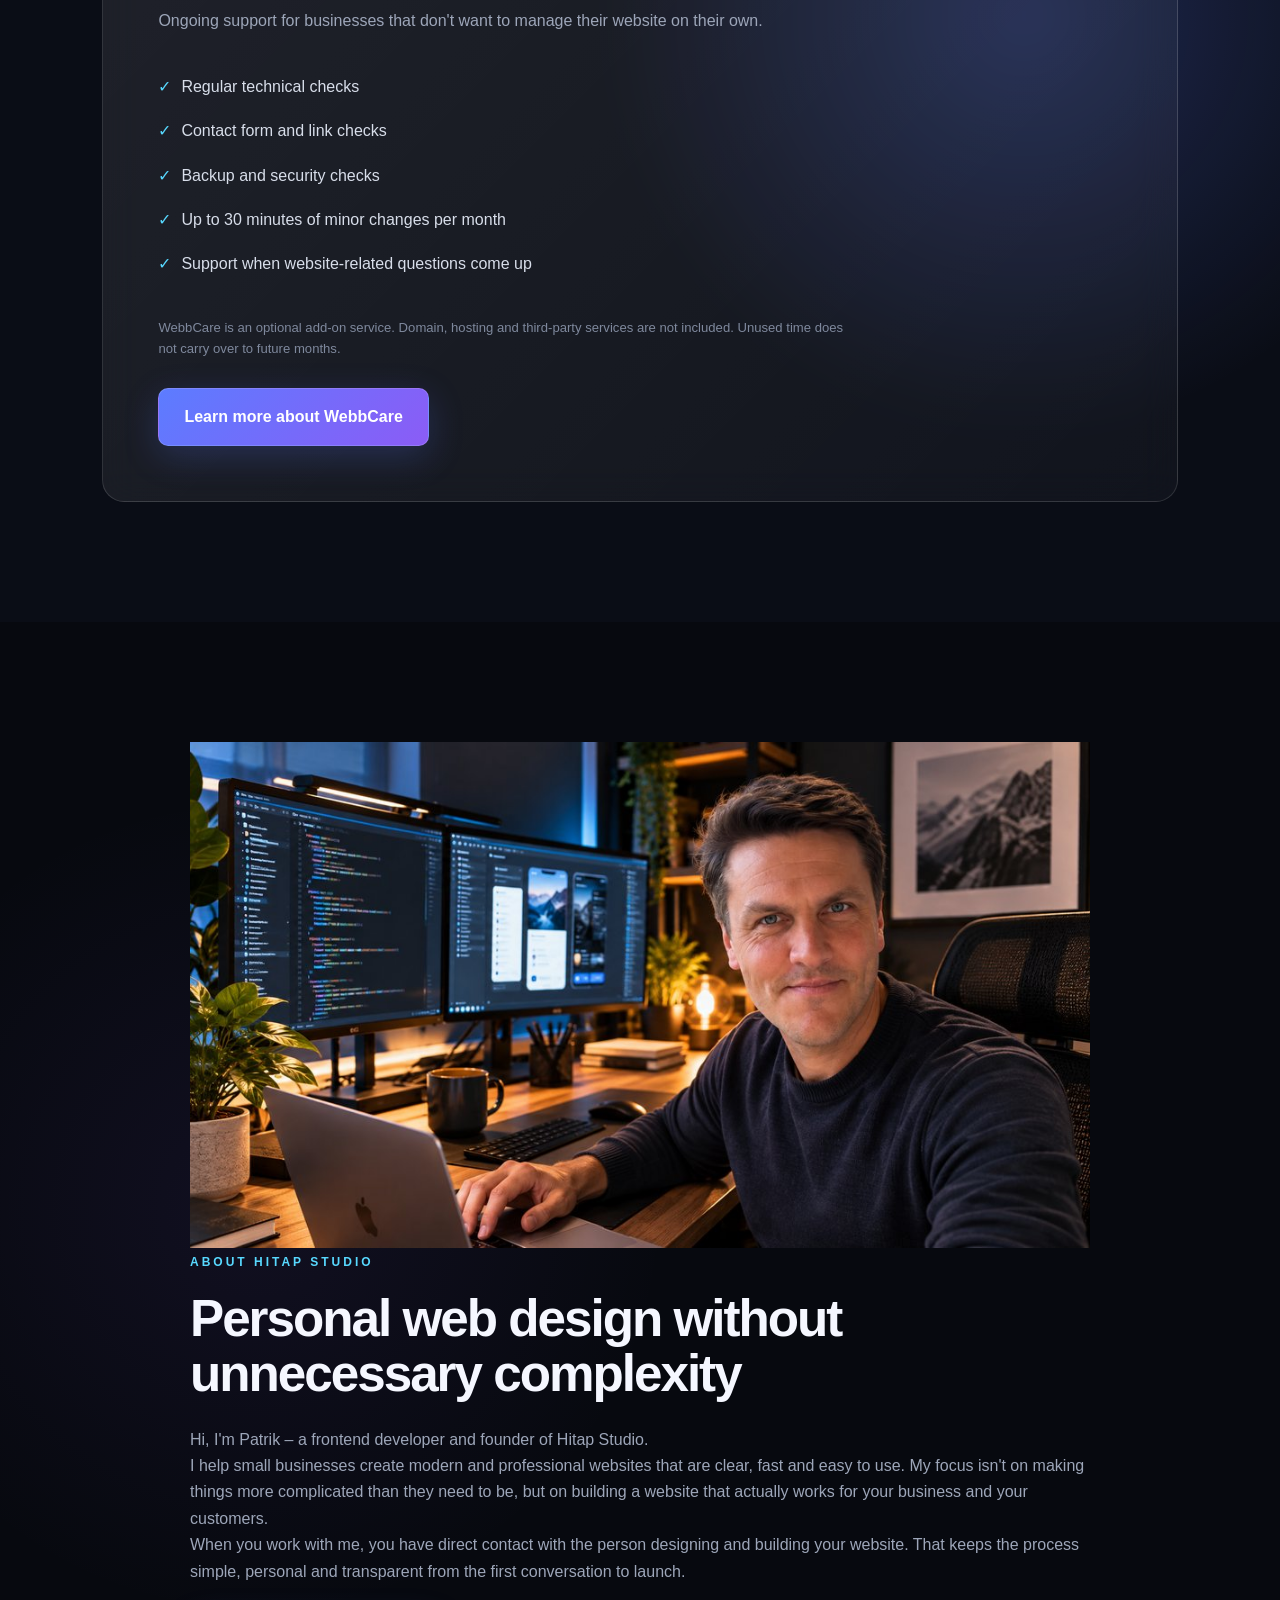
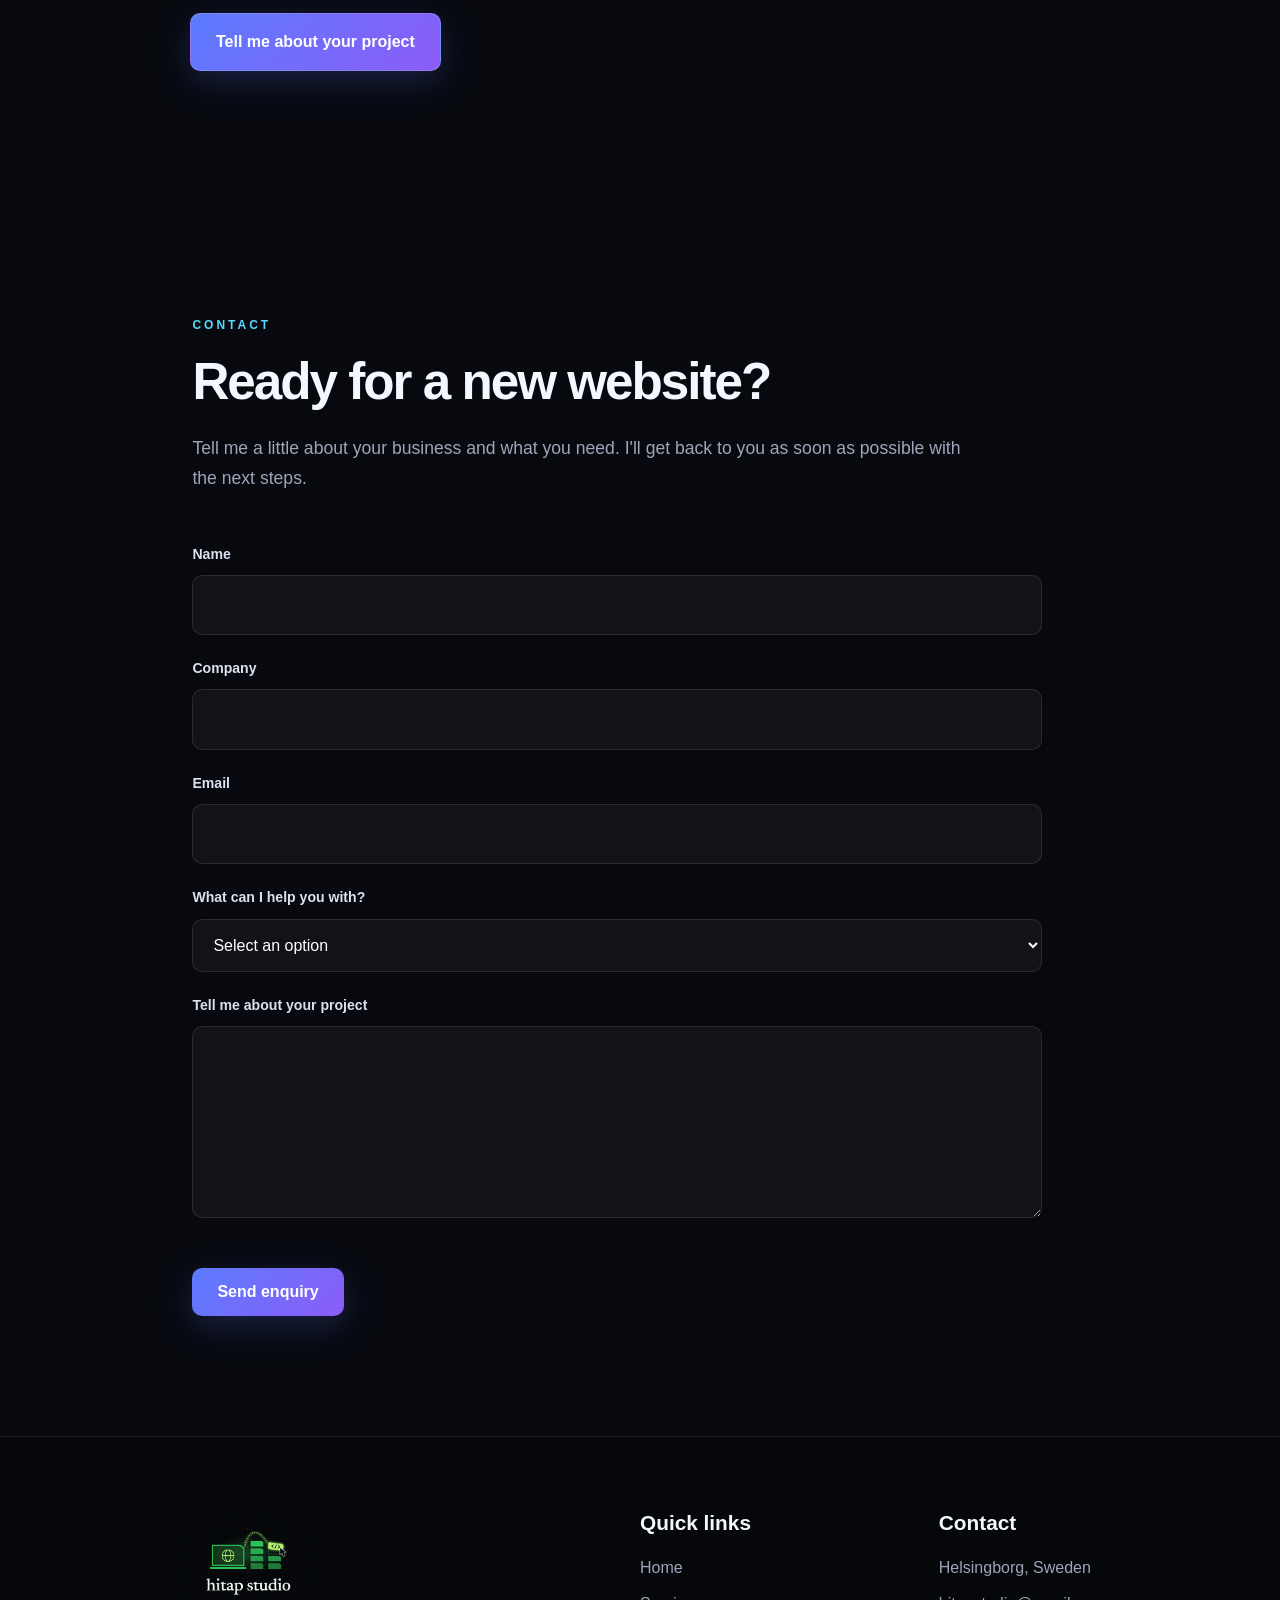
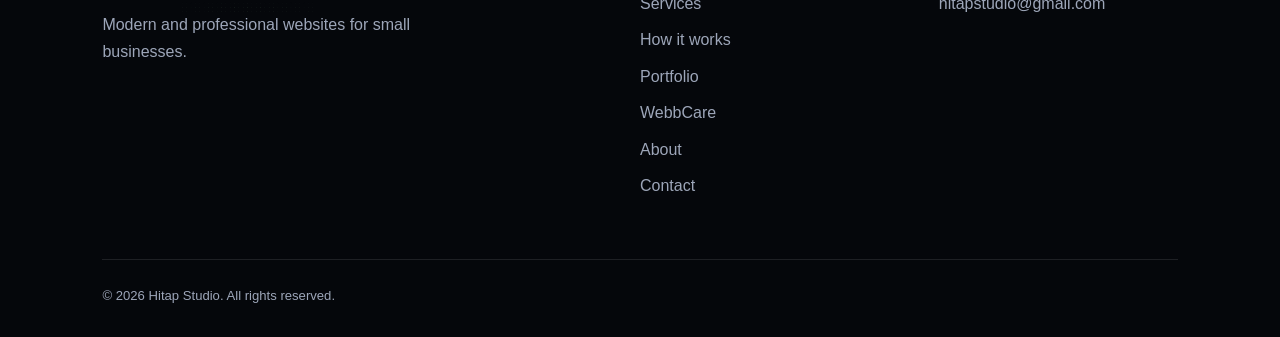
==== commit f0b067cc: "changed out replying within 24 hours" ====
--- a/en/index.html
+++ b/en/index.html
@@ -154,6 +154,9 @@
                 You tell me about your business, your customers and
                 what you want your website to help you achieve.
             </p>
+
+            <p class="process-step-note">⏱ I usually reply within 24 hours.</p>
+            
         </div>
 
         <div class="process-step">
--- a/styles/style.css
+++ b/styles/style.css
@@ -482,6 +482,12 @@
         border-color 0.25s ease;
 }
 
+.process-step-note {
+    margin-top: 20px;
+    font-size: 0.9rem;
+    color: var(--text-soft);
+}
+
 .process-icon {
     display: block;
     height: 150px;
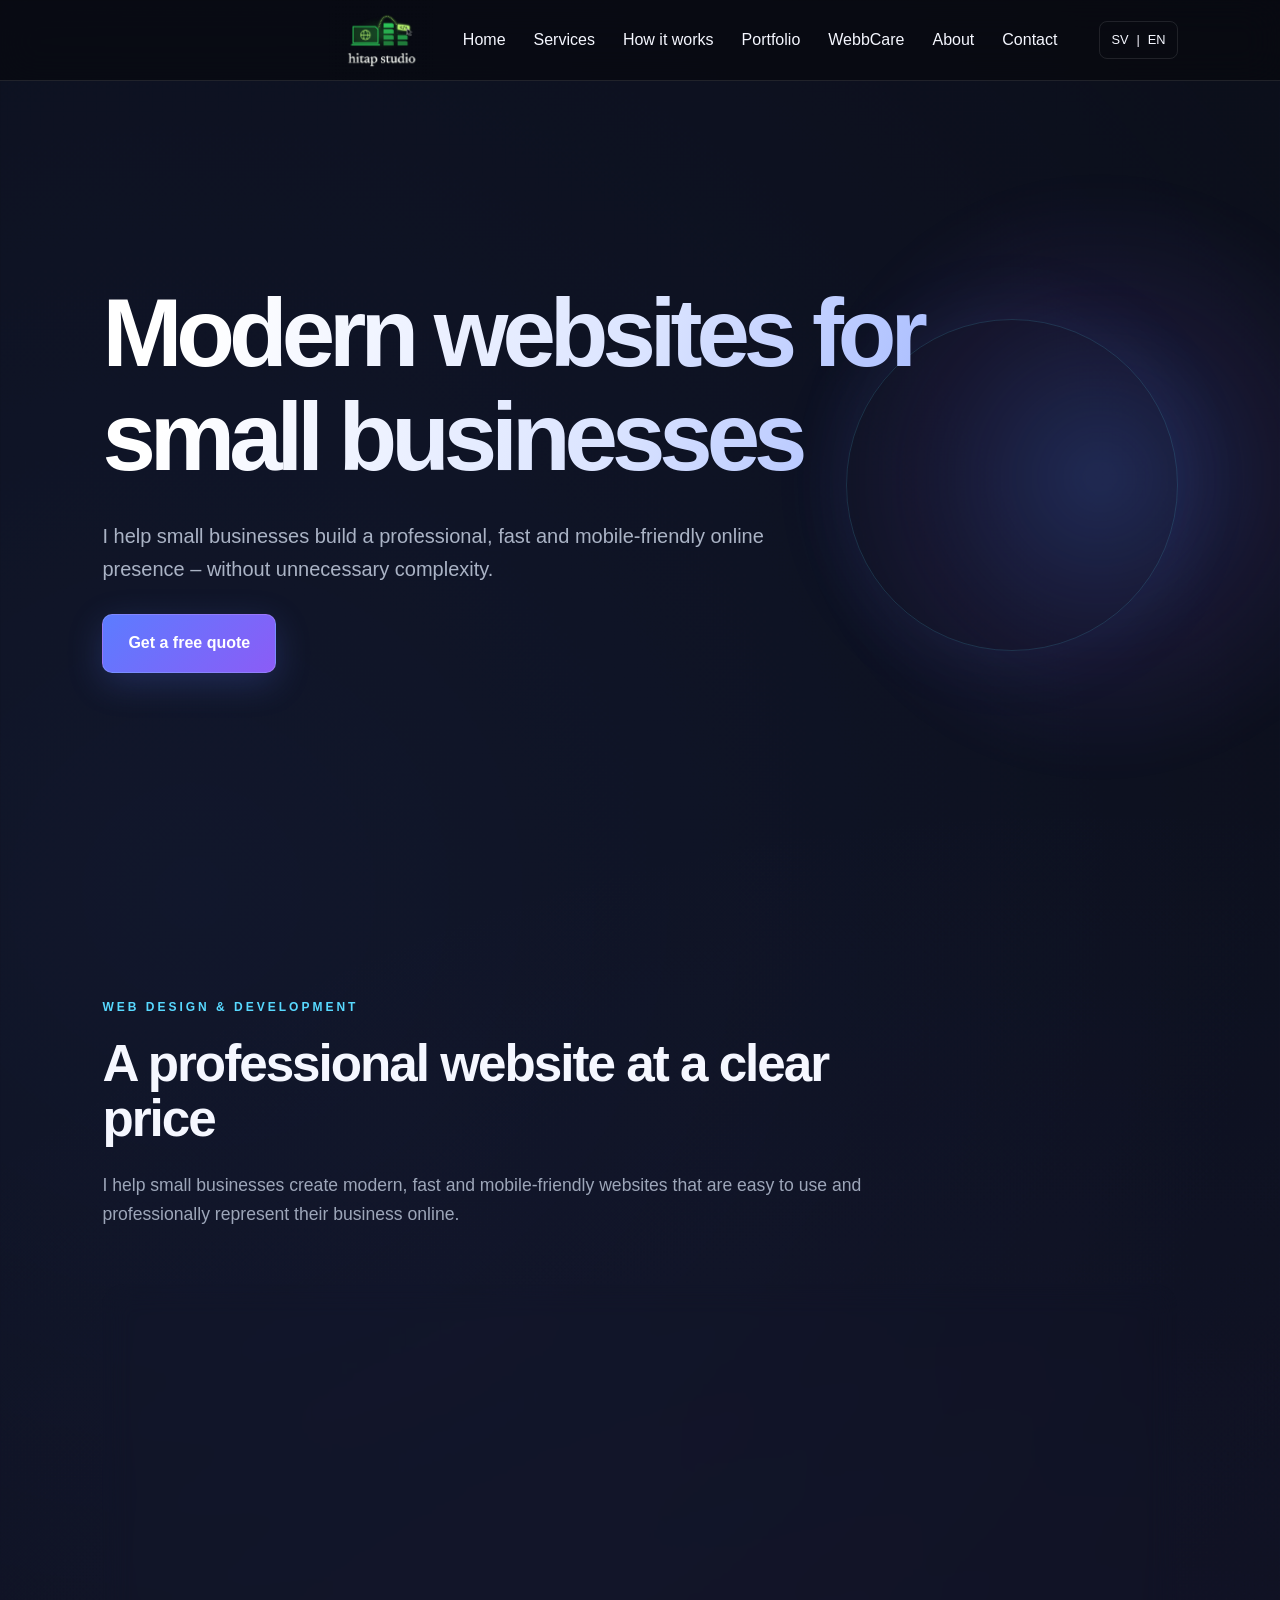
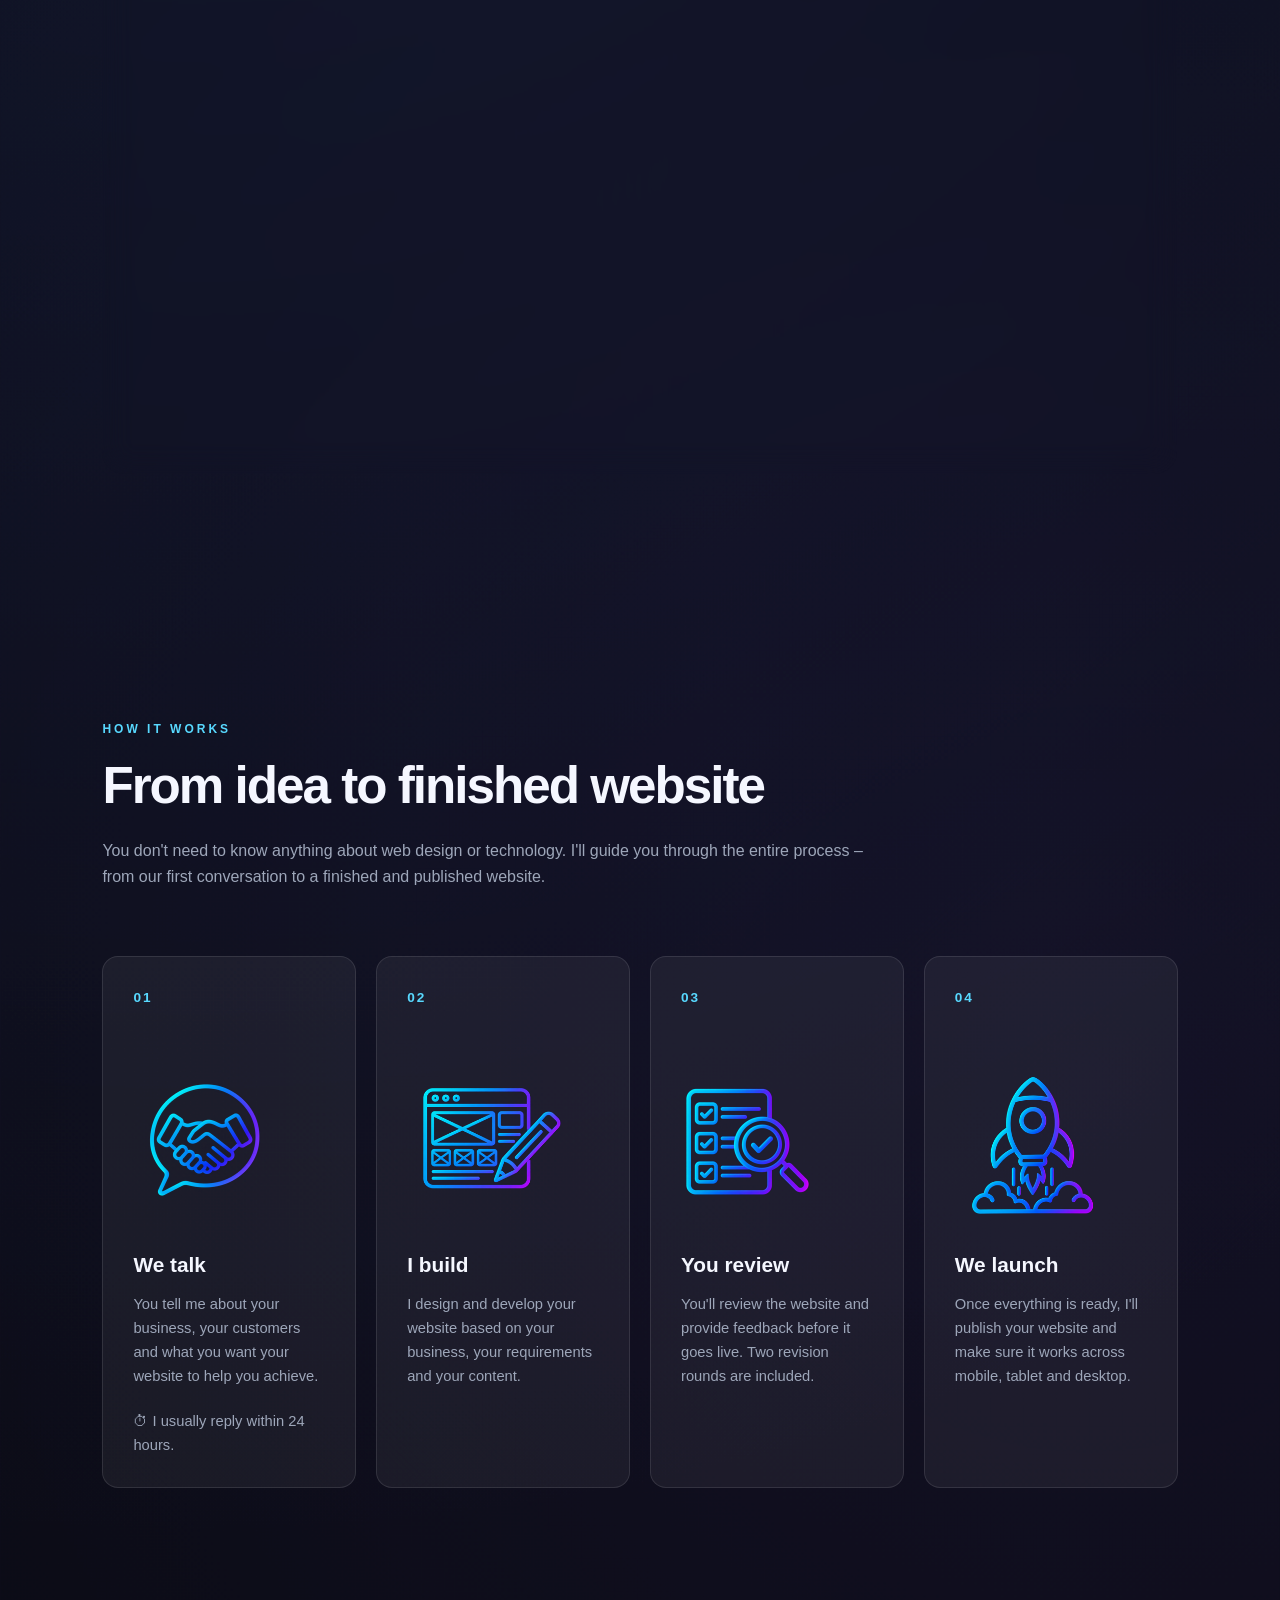
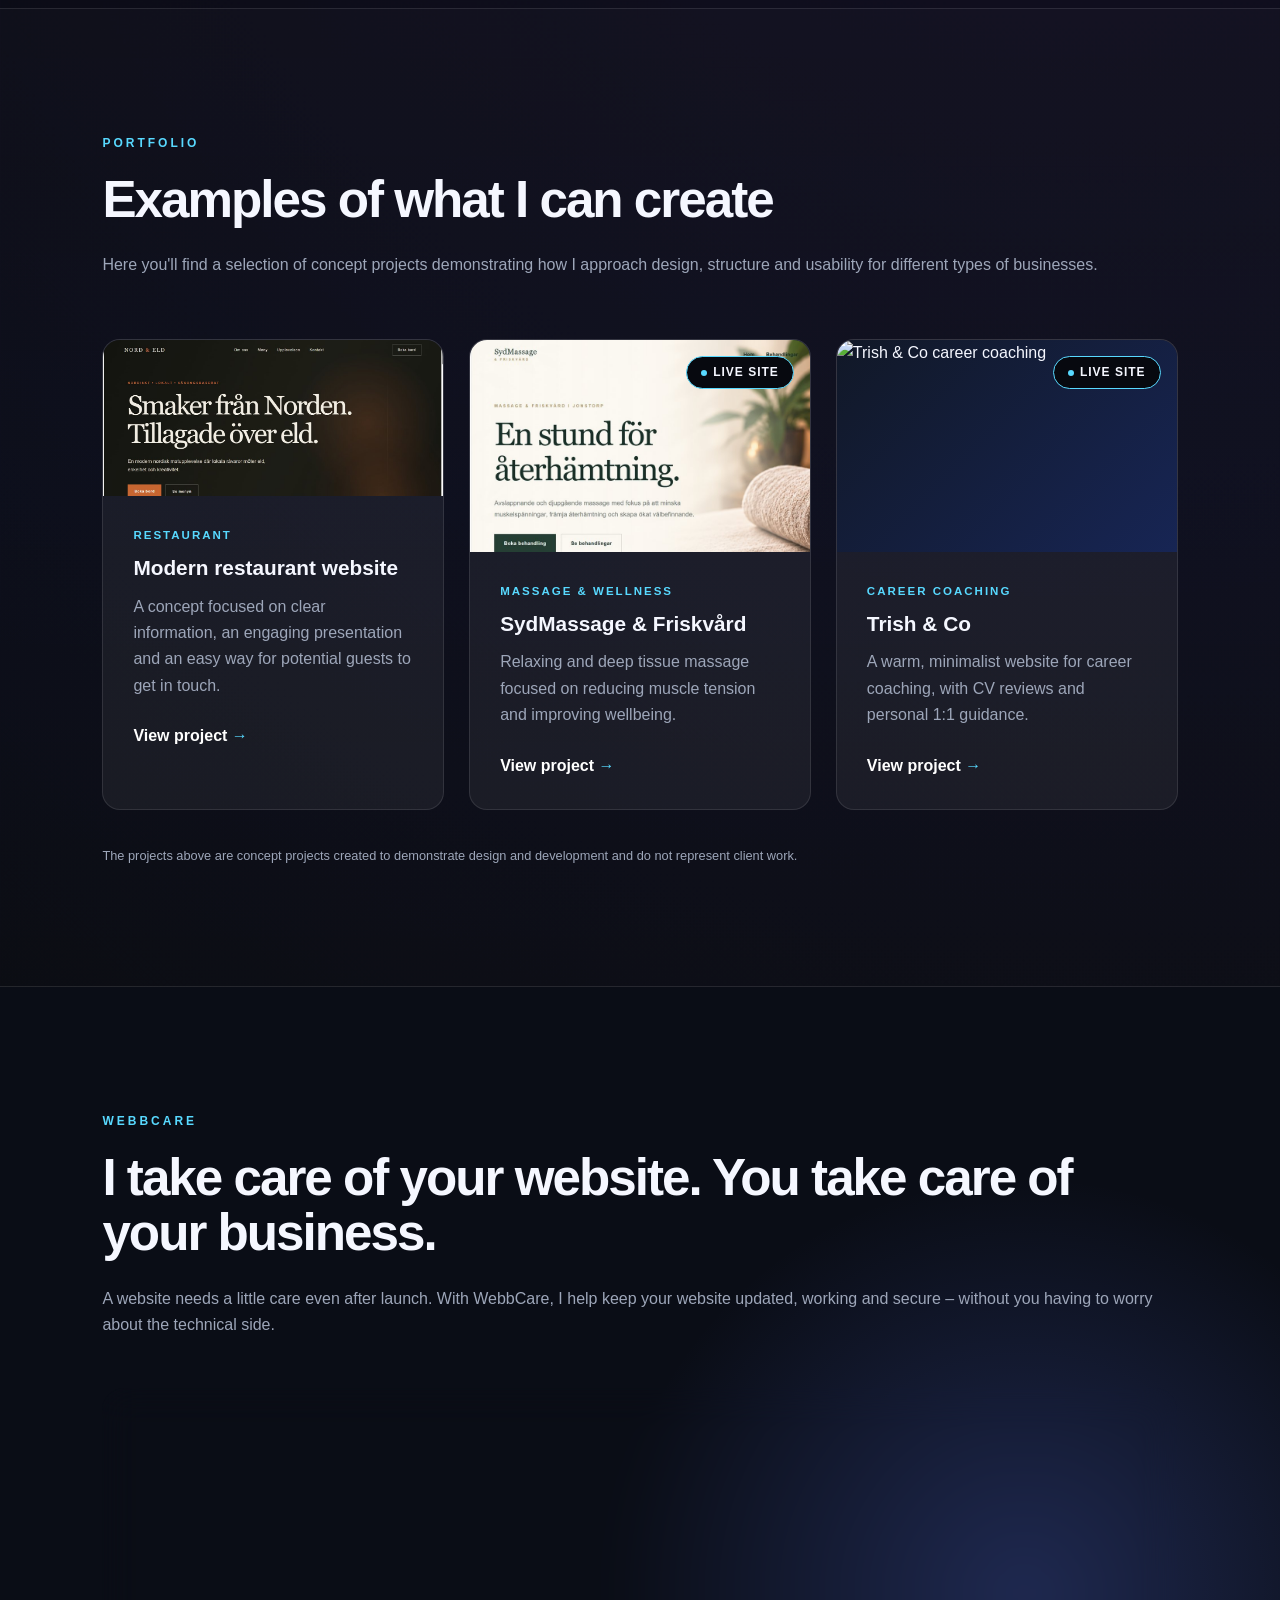
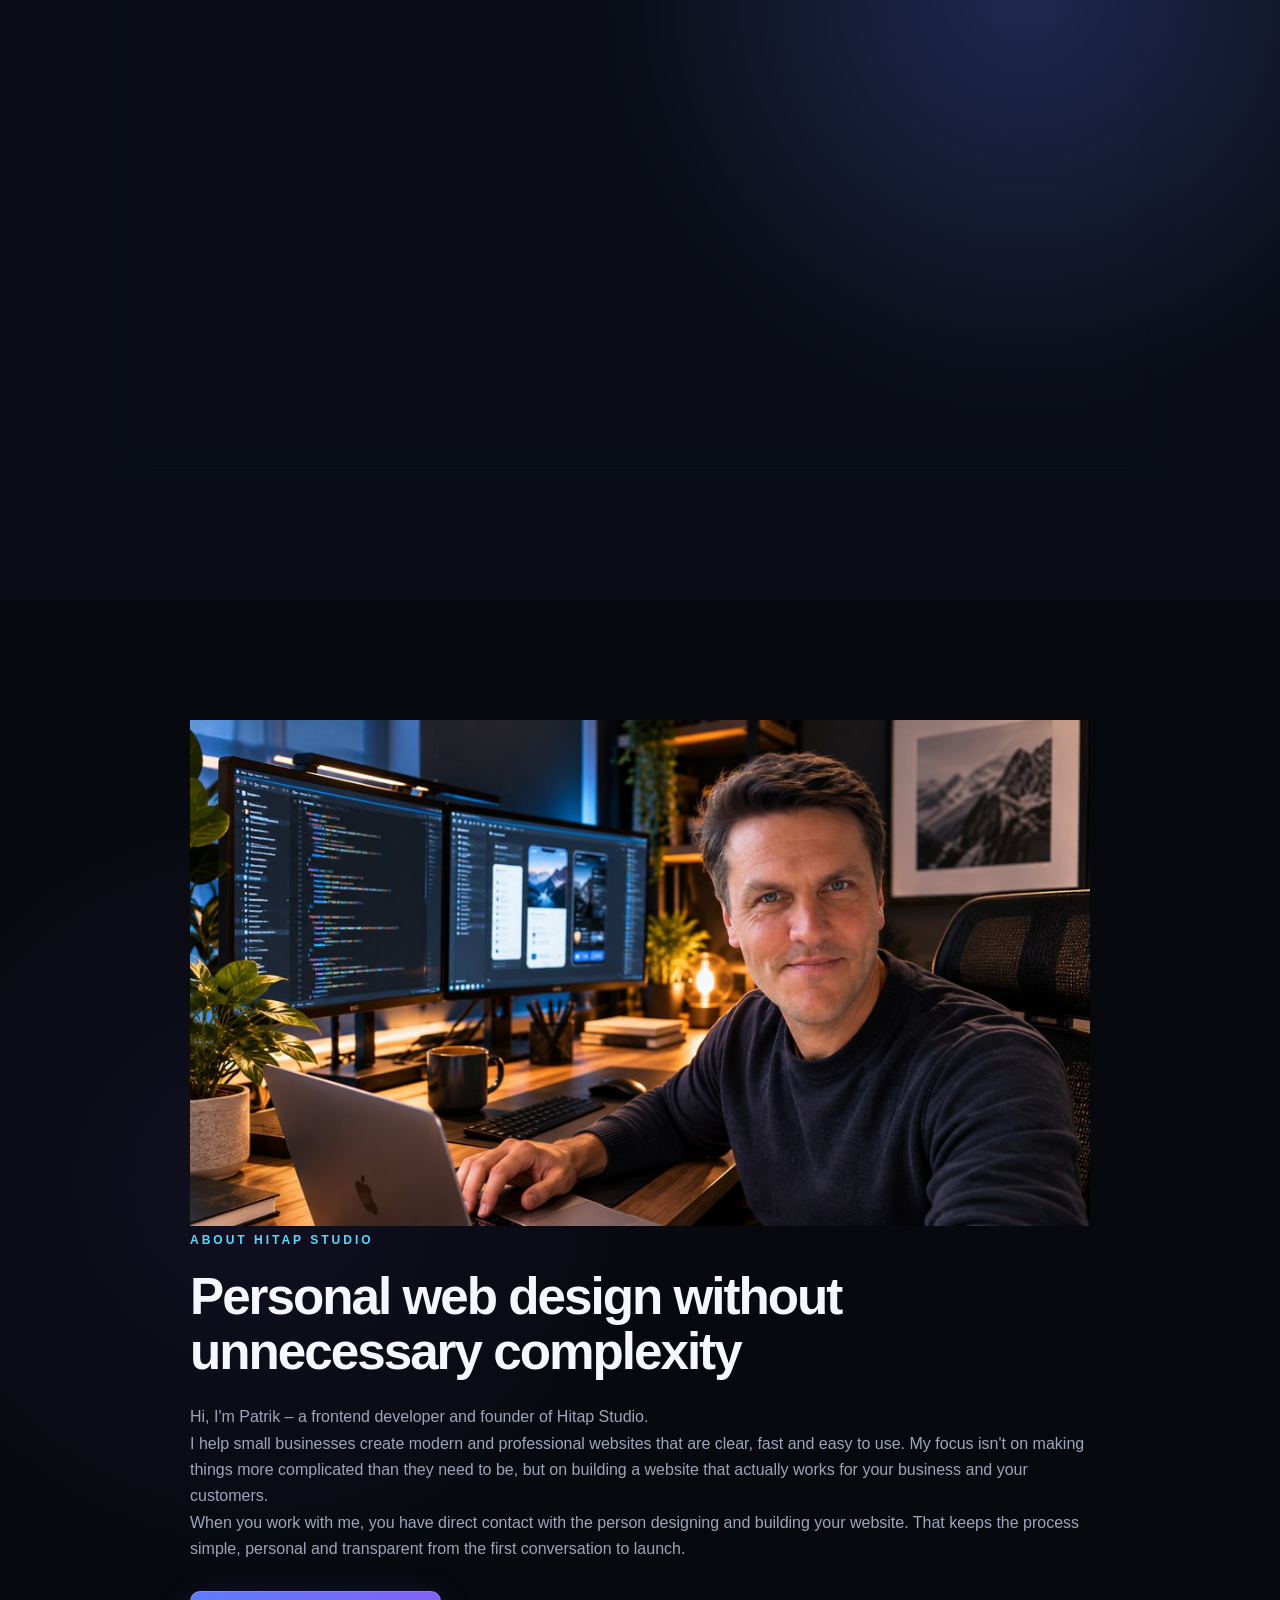
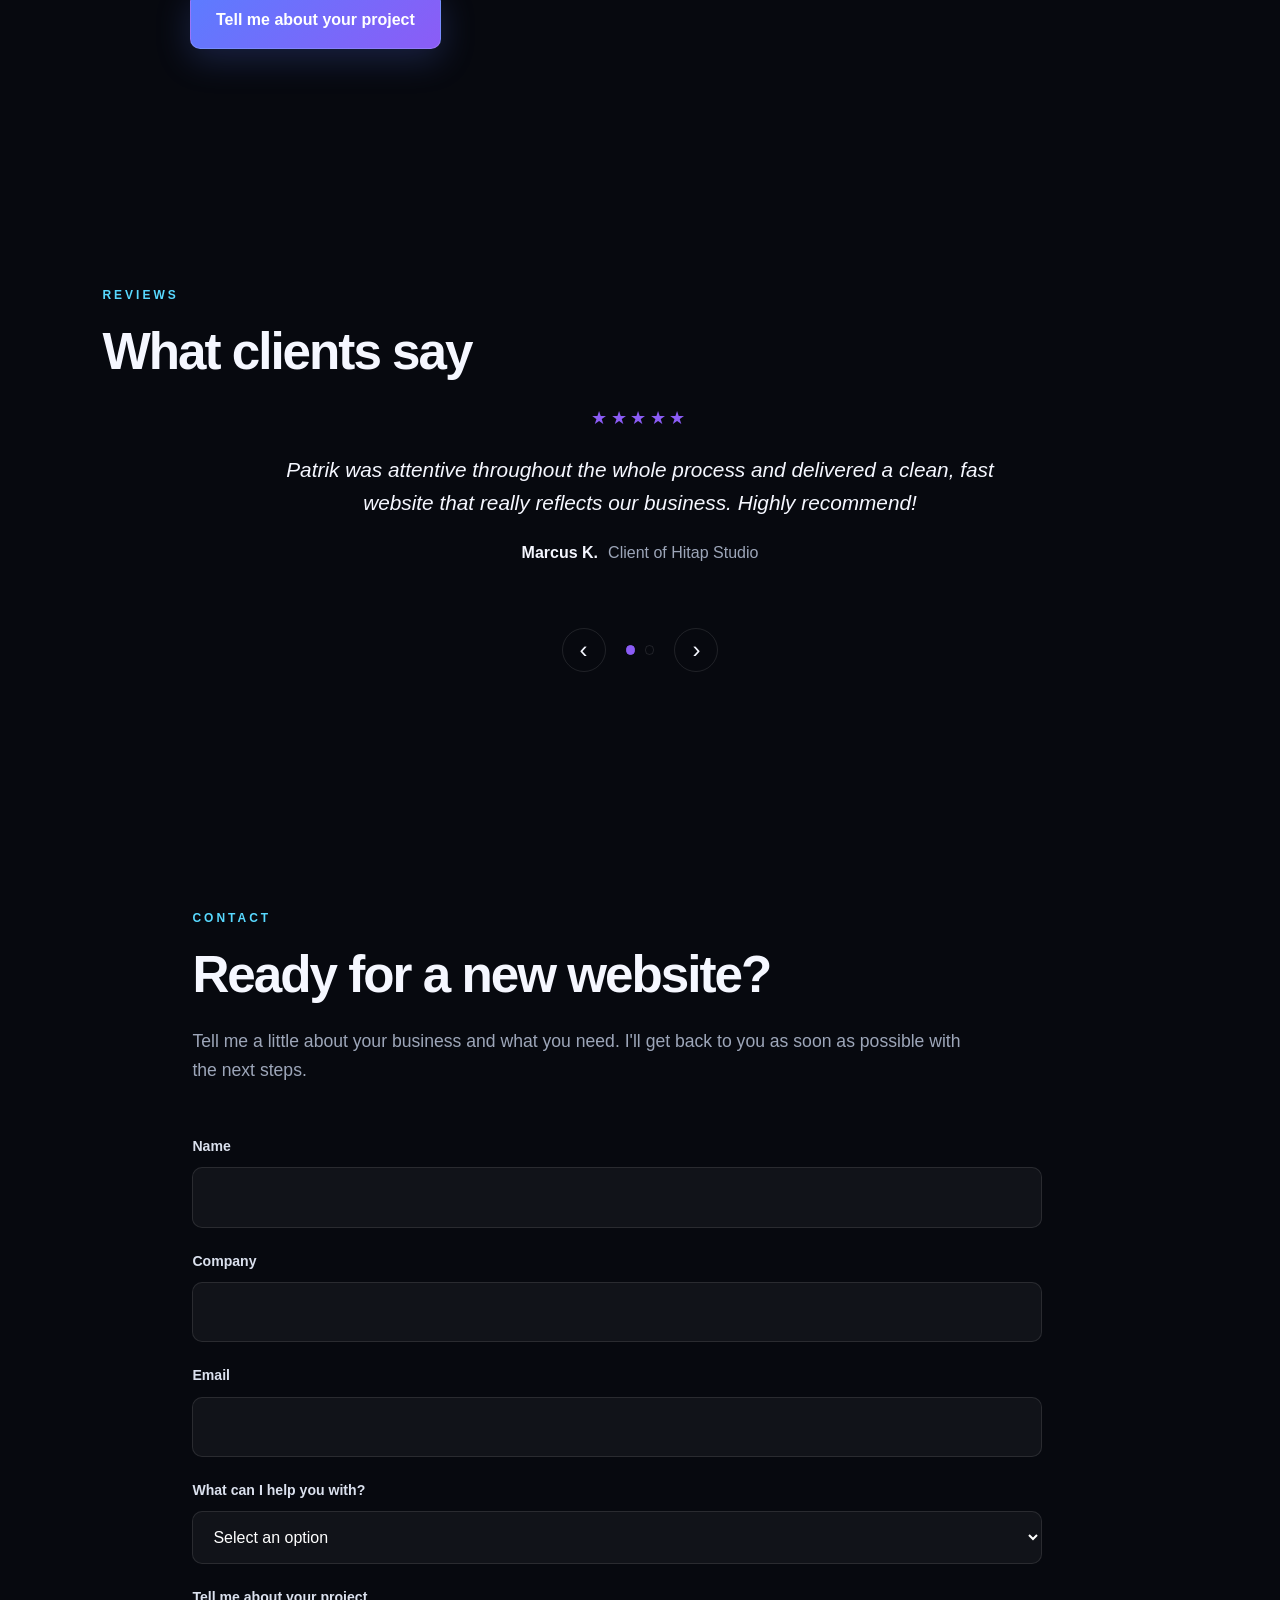
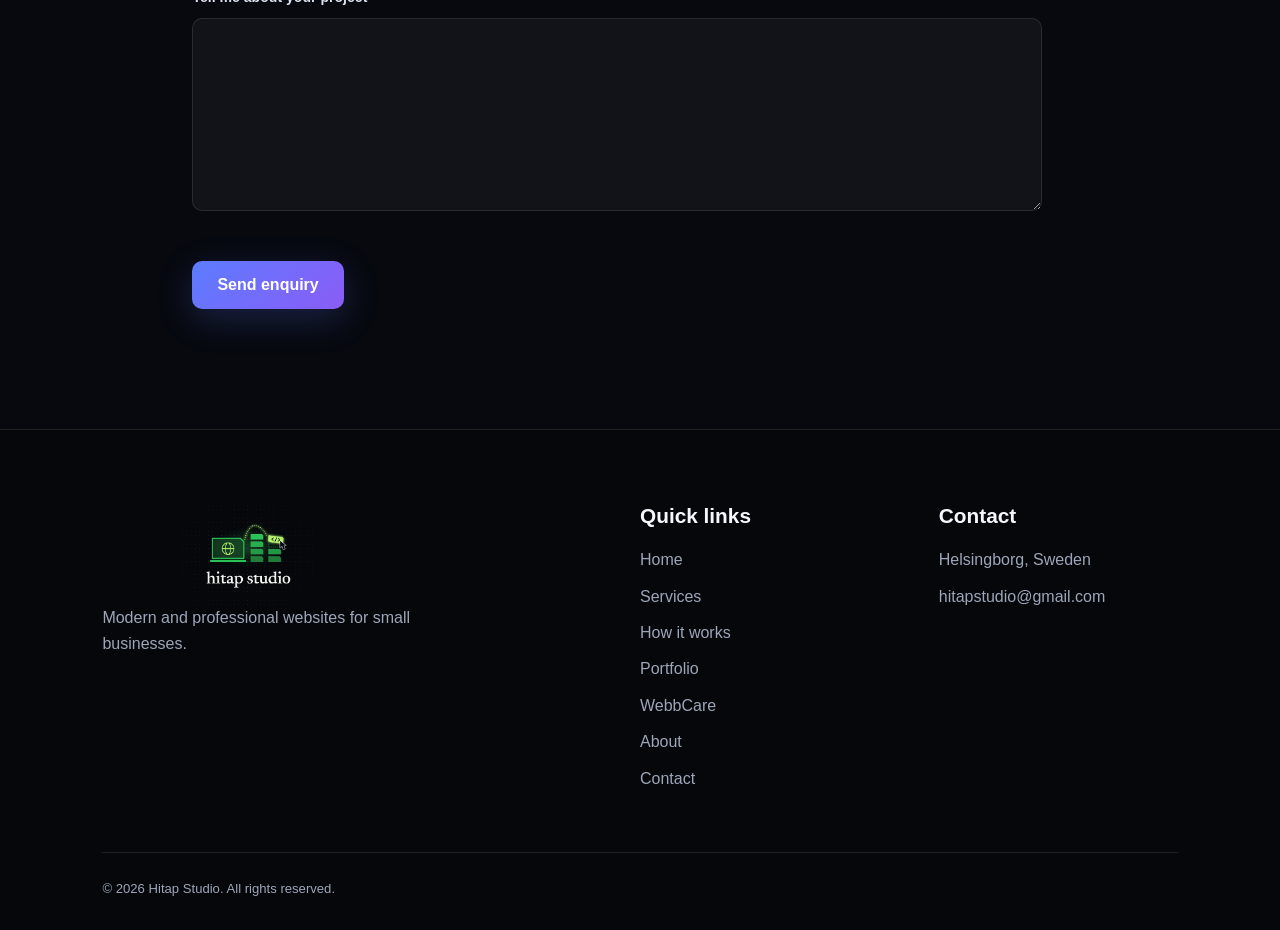
==== commit 4cca65a9: "added a lot of new information" ====
--- a/en/index.html
+++ b/en/index.html
@@ -156,7 +156,7 @@
             </p>
 
             <p class="process-step-note">⏱ I usually reply within 24 hours.</p>
-            
+
         </div>
 
         <div class="process-step">
@@ -263,31 +263,34 @@
         </article>
 
 
-        <!-- PROJECT 3 -->
-        <article class="portfolio-card">
-
-            <div class="portfolio-image">
-                <img src="../images/consultant-project.jpg"
-                     alt="Concept design for a consultant website">
-            </div>
-
-            <div class="portfolio-content">
-                <p class="project-type">CONSULTANT</p>
-
-                <h3>Professional consultant profile</h3>
-
-                <p>
-                    A minimalist concept focused on expertise,
-                    trust and providing a clear path to getting
-                    in touch.
-                </p>
-
-                <a href="#" class="project-link">
-                    View project
-                </a>
-            </div>
-
-        </article>
+       <!-- PROJECT 3 -->
+<article class="portfolio-card">
+
+    <div class="portfolio-image">
+        <img src="images/trish-project.png"
+            alt="Trish & Co career coaching">
+        <span class="portfolio-badge live">Live site</span>
+    </div>
+
+    <div class="portfolio-content">
+
+        <p class="project-type">CAREER COACHING</p>
+
+        <h3>Trish & Co</h3>
+
+        <p>
+            A warm, minimalist website for career coaching,
+            with CV reviews and personal 1:1 guidance.
+        </p>
+
+        <a href="https://www.trishandco.com" target="_blank" rel="noopener noreferrer" class="project-link">
+            View project
+        </a>
+
+    </div>
+
+</article>
+        
 
     </div>
 
@@ -389,6 +392,37 @@
 
 </section>
 
+<section class="reviews" id="reviews" aria-labelledby="reviews-title">
+  <p class="section-label">REVIEWS</p>
+  <h2 id="reviews-title">What clients say</h2>
+
+  <div class="reviews__inner">
+    <div class="reviews__track">
+      <figure class="review" aria-roledescription="slide" aria-label="1 of 2">
+        <div class="review__stars" aria-label="5 out of 5 stars">★★★★★</div>
+        <blockquote class="review__text">
+          <p>Patrik was attentive throughout the whole process and delivered a clean, fast website that really reflects our business. Highly recommend!</p>
+        </blockquote>
+        <figcaption class="review__author">Marcus K. <span>Client of Hitap Studio</span></figcaption>
+      </figure>
+
+      <figure class="review" aria-roledescription="slide" aria-label="2 of 2" hidden>
+        <div class="review__stars" aria-label="5 out of 5 stars">★★★★★</div>
+        <blockquote class="review__text">
+          <p>Smooth and easy from start to finish. I got exactly the website I needed, and the response time was faster than I expected.</p>
+        </blockquote>
+        <figcaption class="review__author">Trish L. <span>Client of Hitap Studio</span></figcaption>
+      </figure>
+    </div>
+
+    <div class="reviews__controls">
+      <button class="reviews__btn" data-dir="-1" aria-label="Previous review">‹</button>
+      <div class="reviews__dots" role="group" aria-label="Choose review"></div>
+      <button class="reviews__btn" data-dir="1" aria-label="Next review">›</button>
+    </div>
+  </div>
+</section>
+
 <!-- SECTION 7 - CONTACT -->
 <section id="contact" class="contact">
 
--- a/styles/style.css
+++ b/styles/style.css
@@ -1010,6 +1010,97 @@
 
 
 
+/* Reviews */
+.reviews {
+  padding: clamp(4rem, 9vw, 7rem) 8%;
+}
+.reviews__inner {
+  max-width: 46rem;
+  margin: 0 auto;
+  text-align: center;
+}
+.reviews__track {
+  position: relative;
+  min-height: 12rem;
+}
+.review {
+  margin: 0;
+  animation: reviewFade .5s ease;
+}
+.review[hidden] { display: none; }
+.review__stars {
+  color: var(--violet);
+  letter-spacing: .2em;
+  font-size: 1.1rem;
+}
+.review__text { margin: 1.25rem 0; }
+.review__text p {
+  font-style: italic;
+  font-size: clamp(1.05rem, 2vw, 1.3rem);
+  line-height: 1.6;
+  color: var(--text);
+  margin: 0;
+}
+.review__author {
+  font-weight: 600;
+  color: var(--text);
+}
+.review__author span {
+  font-weight: 400;
+  color: var(--text-soft);
+  margin-left: .35rem;
+}
+
+.reviews__controls {
+  display: flex;
+  align-items: center;
+  justify-content: center;
+  gap: 1.25rem;
+  margin-top: 2rem;
+}
+.reviews__btn {
+  width: 2.75rem;
+  height: 2.75rem;
+  border: 1px solid var(--border);
+  background: transparent;
+  color: var(--text);
+  font-size: 1.5rem;
+  line-height: 1;
+  cursor: pointer;
+  border-radius: 50%;
+  transition: background .2s, border-color .2s;
+}
+.reviews__btn:hover {
+  background: var(--card-hover);
+  border-color: var(--violet);
+}
+.reviews__dots { display: flex; gap: .6rem; }
+.reviews__dot {
+  width: .6rem;
+  height: .6rem;
+  padding: 0;
+  border-radius: 50%;
+  border: 1px solid var(--border);
+  background: transparent;
+  cursor: pointer;
+}
+.reviews__dot[aria-current="true"] {
+  background: var(--violet);
+  border-color: var(--violet);
+}
+.reviews__btn:focus-visible,
+.reviews__dot:focus-visible {
+  outline: 2px solid var(--cyan);
+  outline-offset: 3px;
+}
+
+@keyframes reviewFade { from { opacity: 0; } to { opacity: 1; } }
+@media (prefers-reduced-motion: reduce) {
+  .review { animation: none; }
+}
+
+
+
 /* ========================================
    MOBILE
 ======================================== */
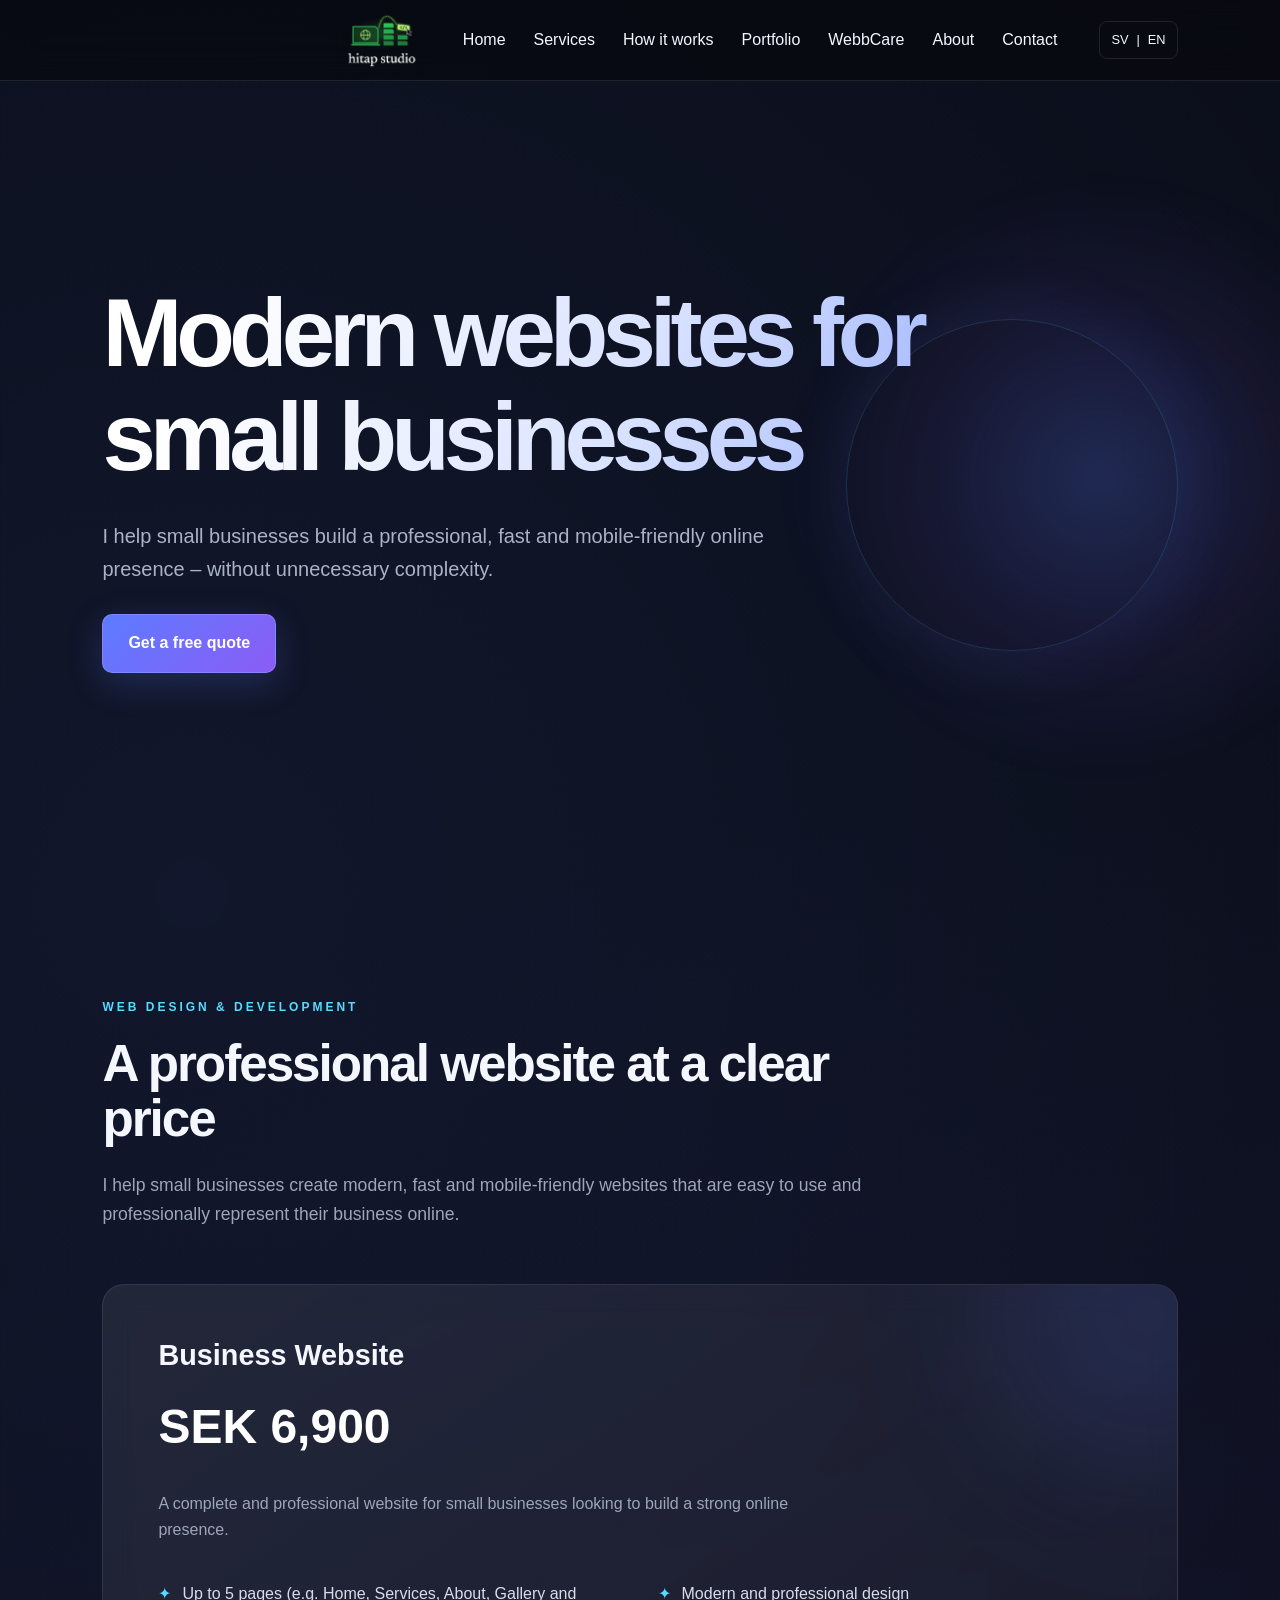
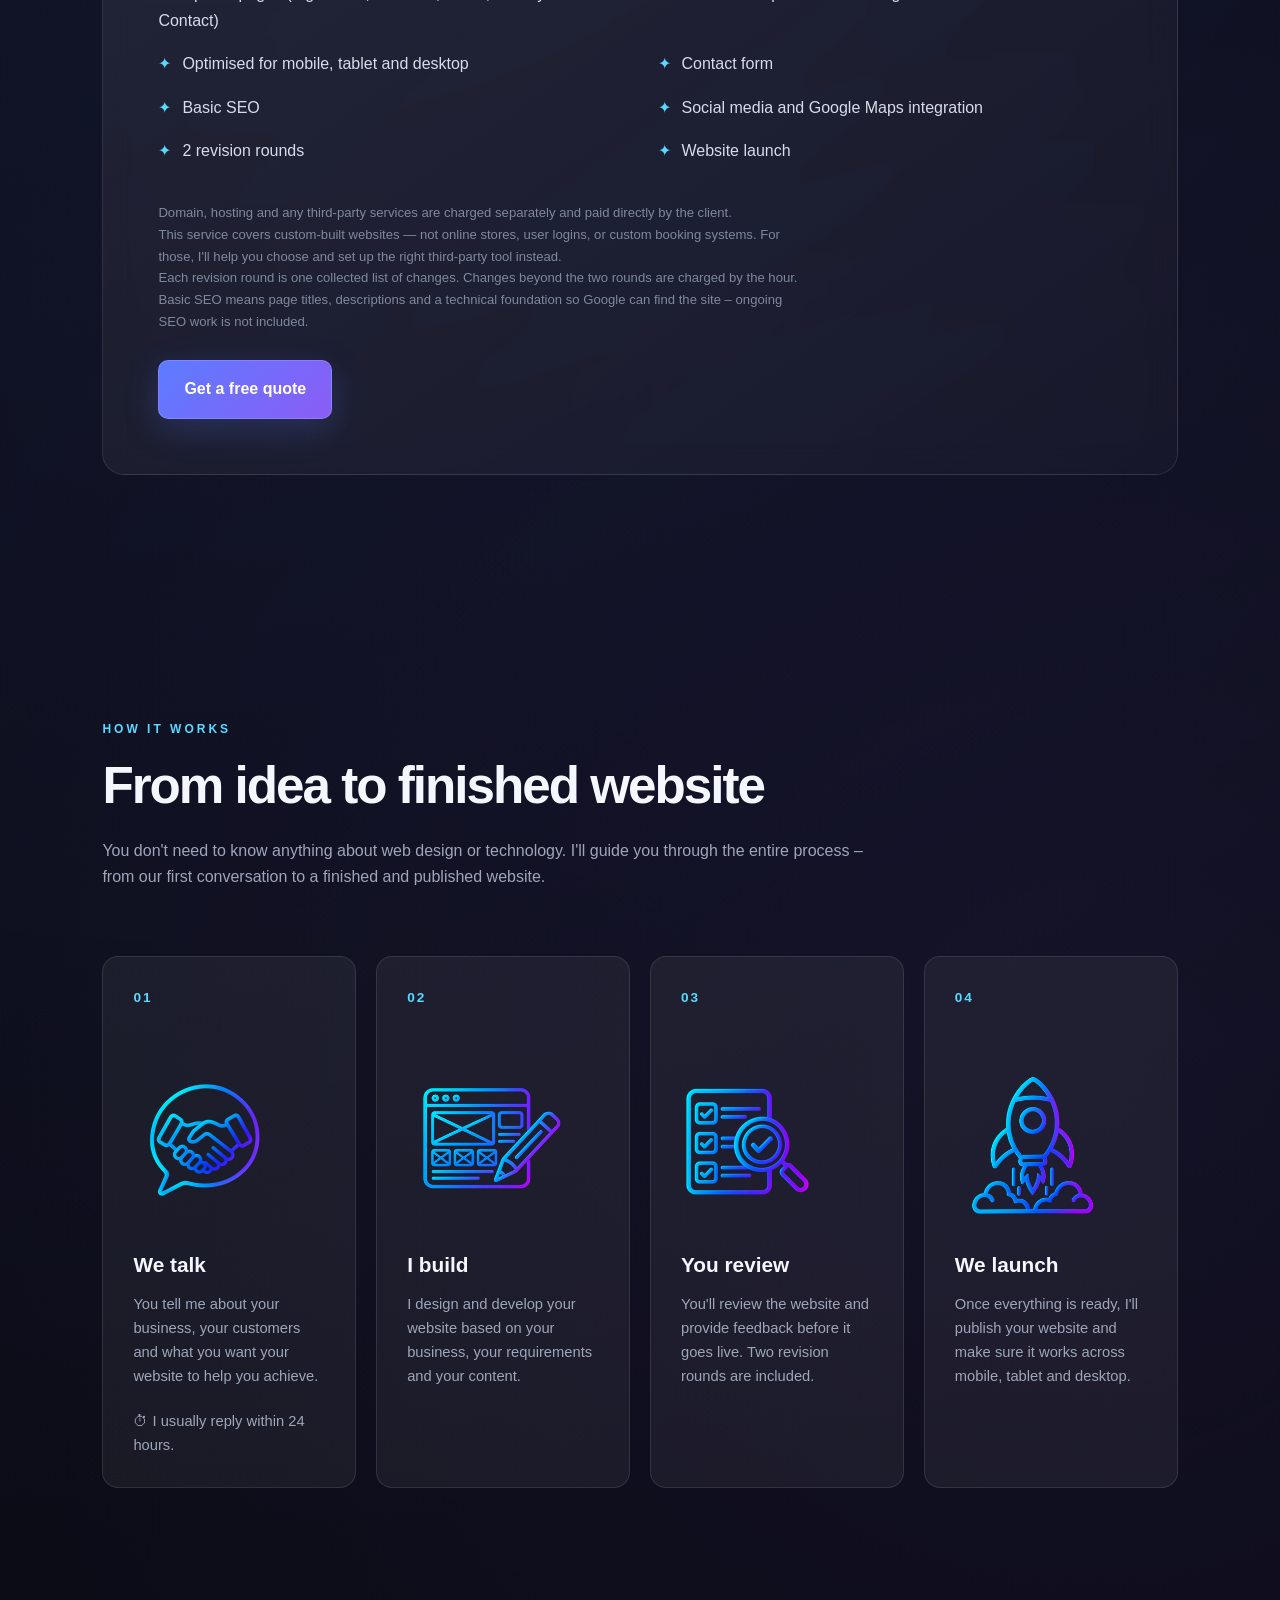
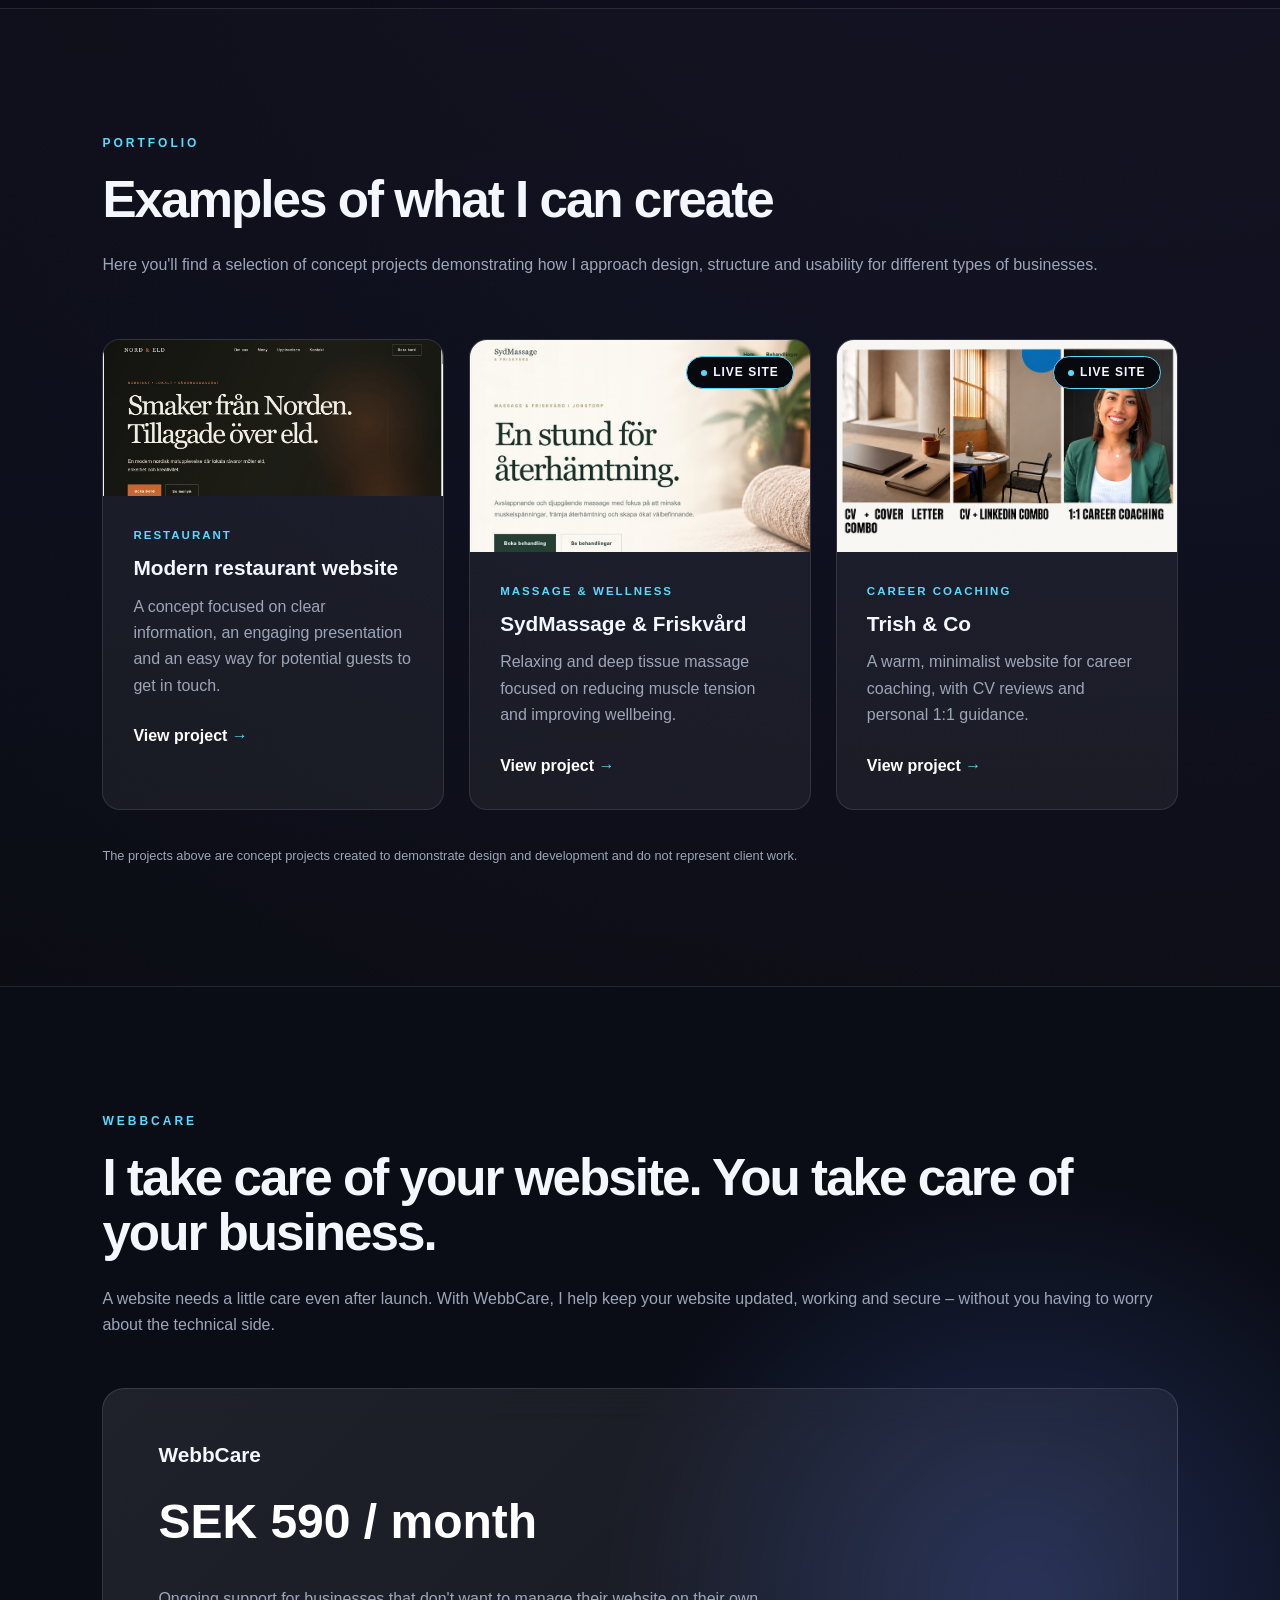
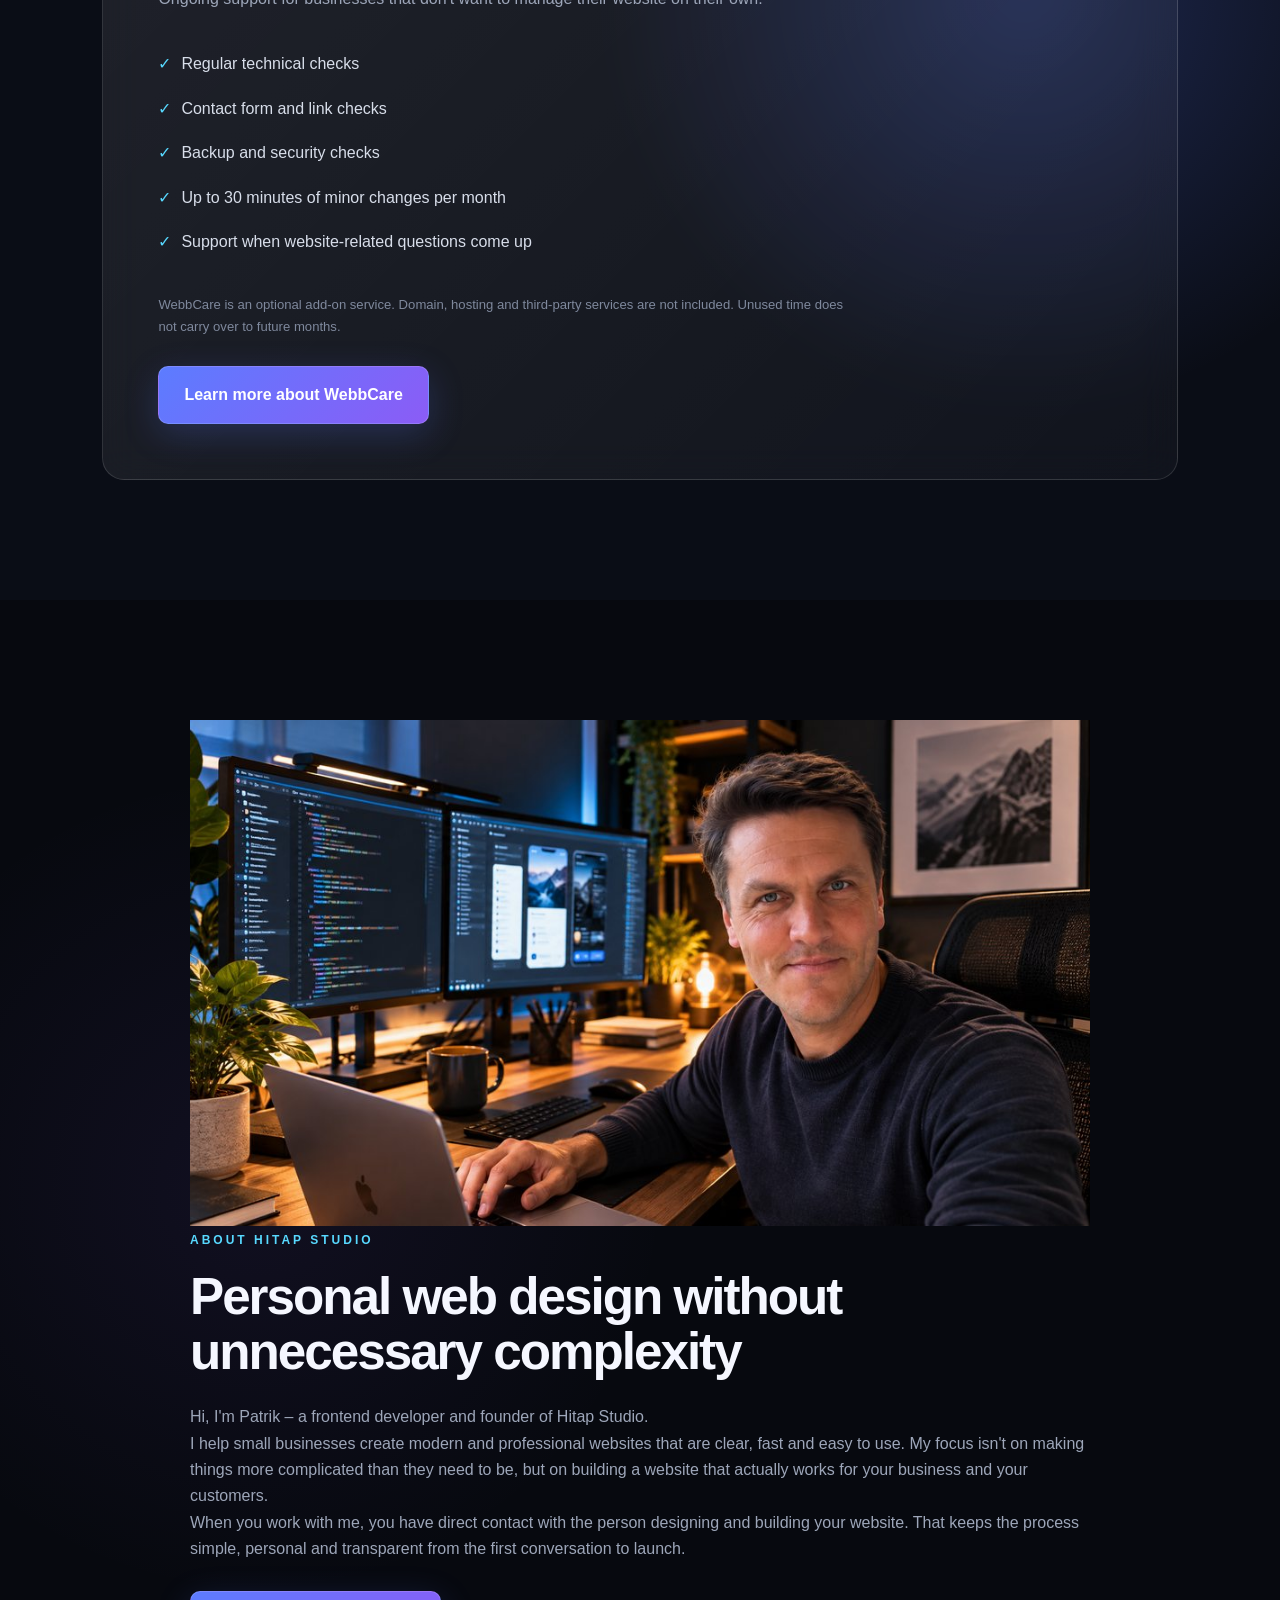
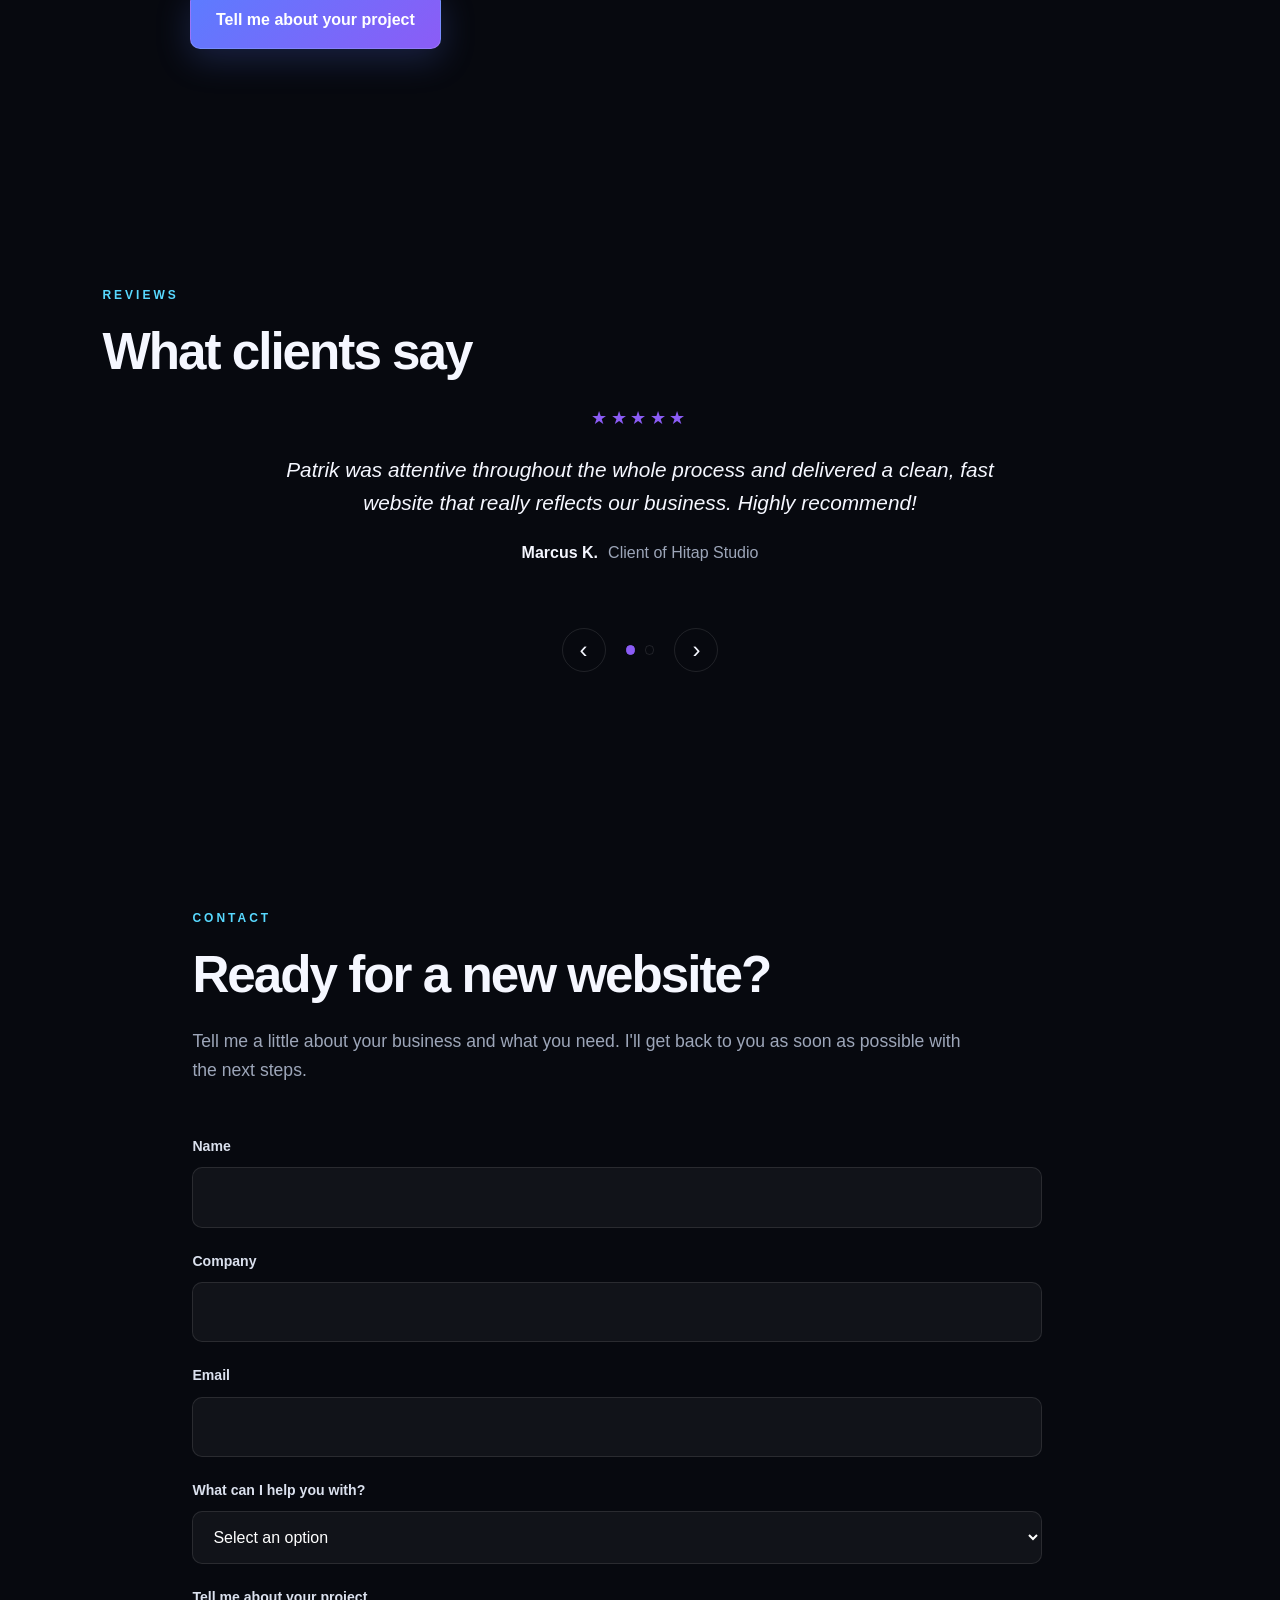
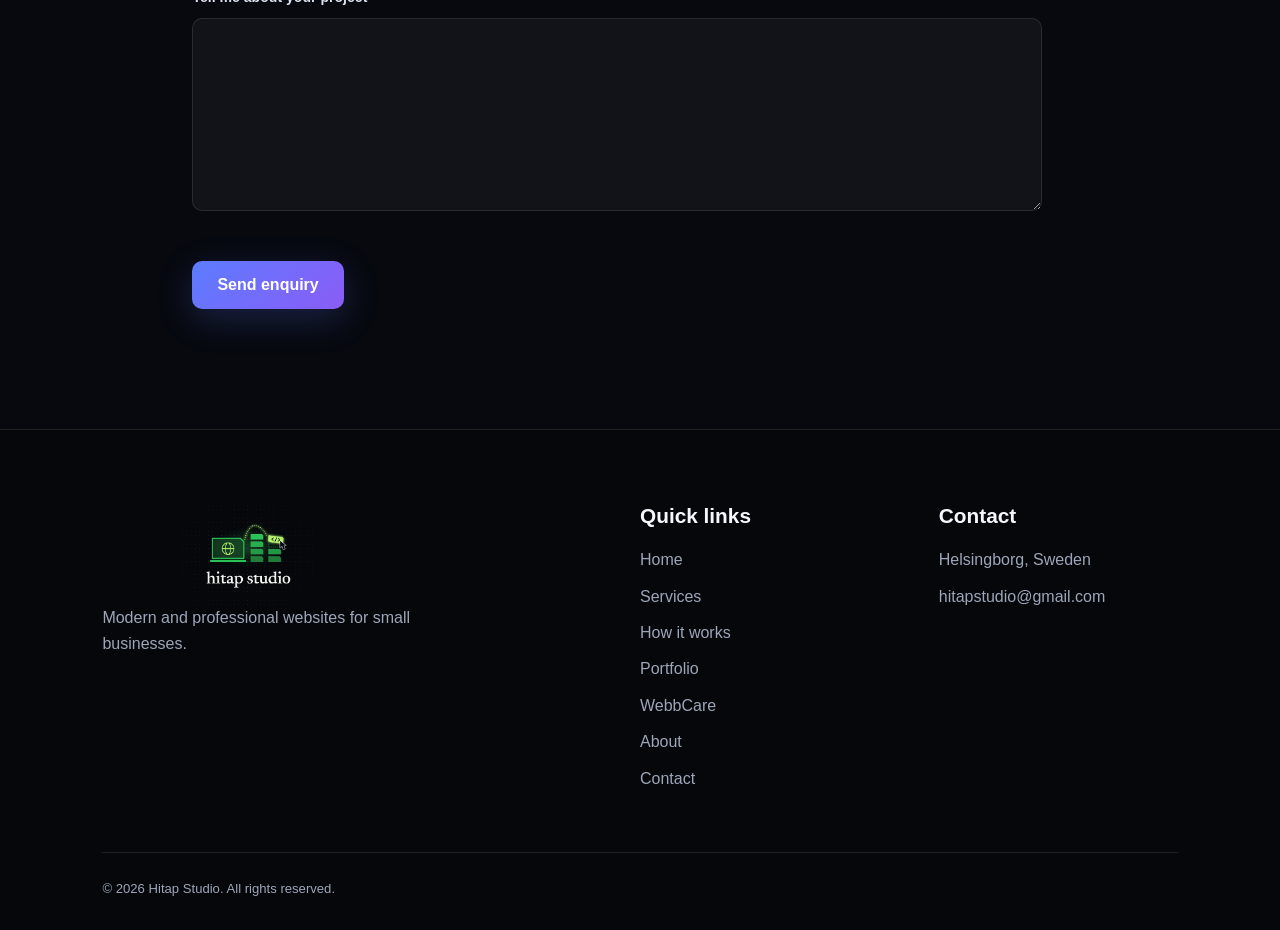
==== commit 3e2f3db1: "images of Trish at english site" ====
--- a/en/index.html
+++ b/en/index.html
@@ -267,7 +267,7 @@
 <article class="portfolio-card">
 
     <div class="portfolio-image">
-        <img src="images/trish-project.png"
+        <img src="../images/trish-project.png"
             alt="Trish & Co career coaching">
         <span class="portfolio-badge live">Live site</span>
     </div>
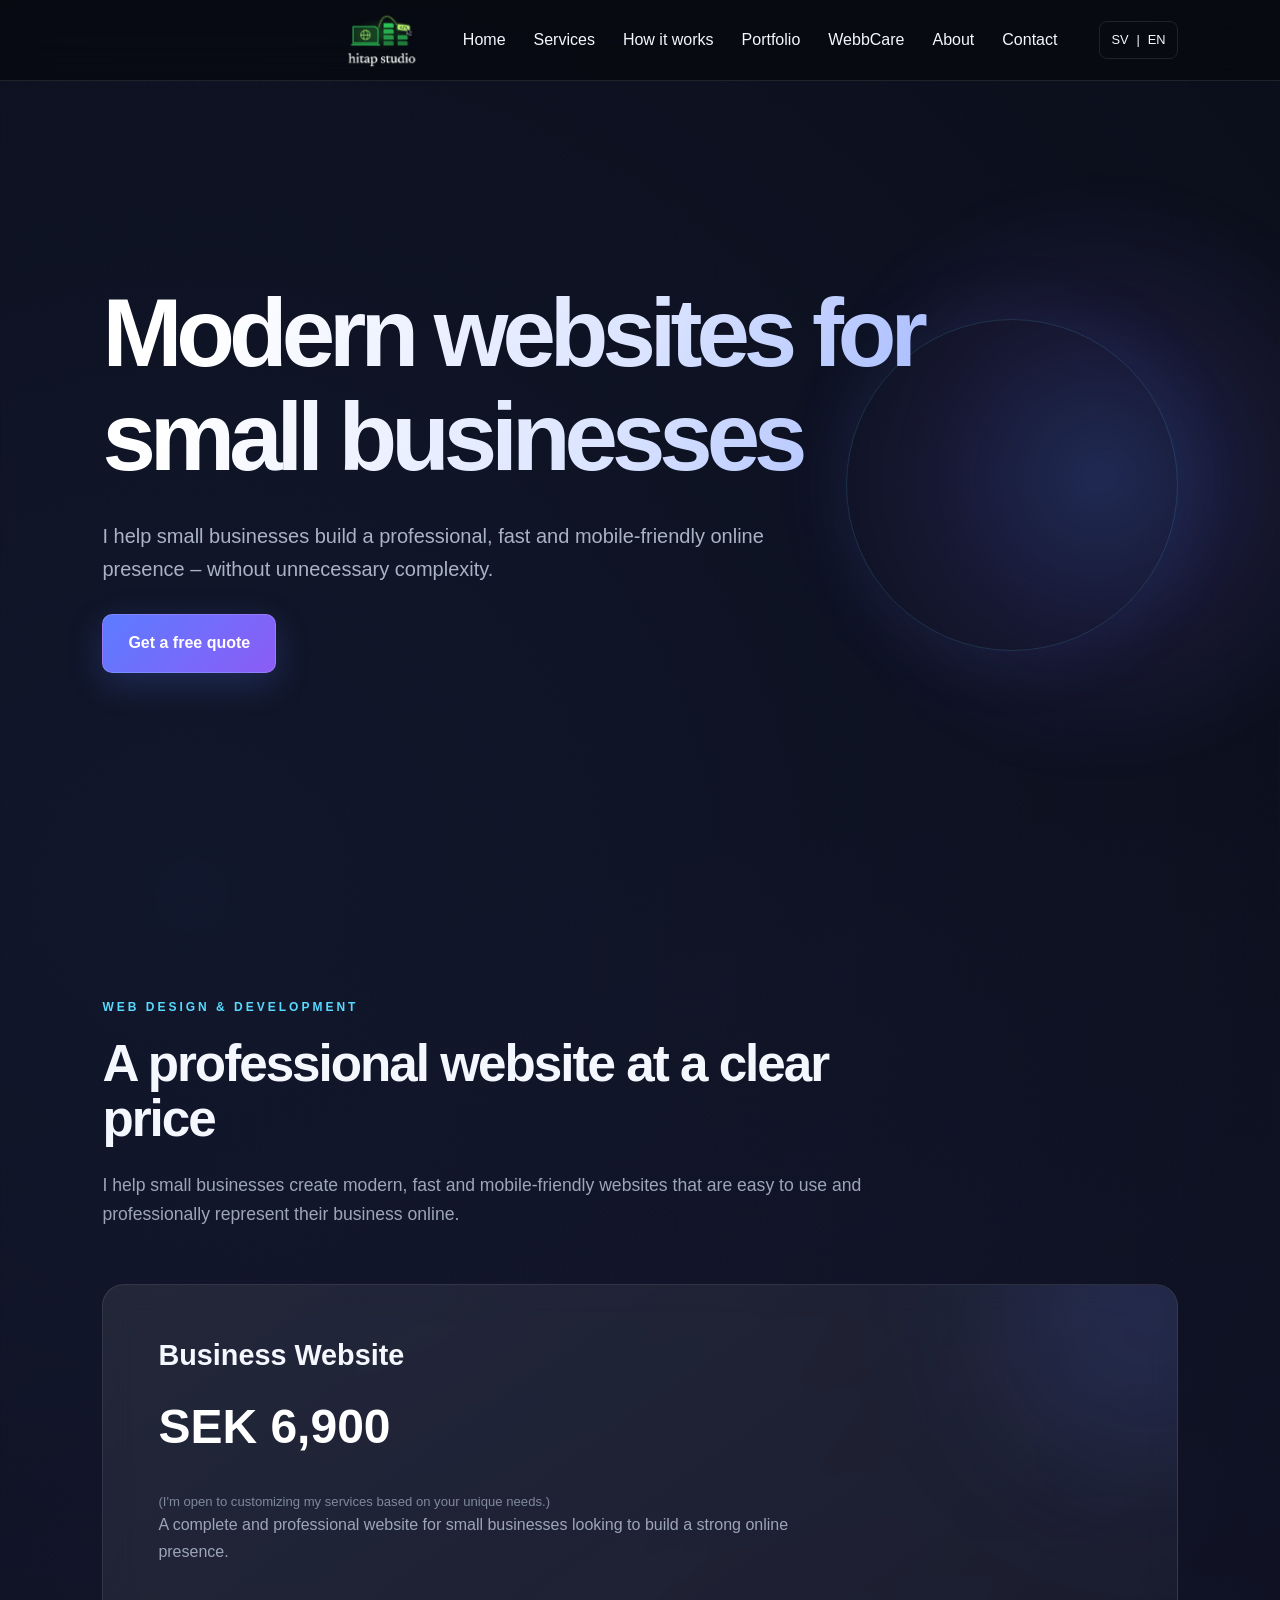
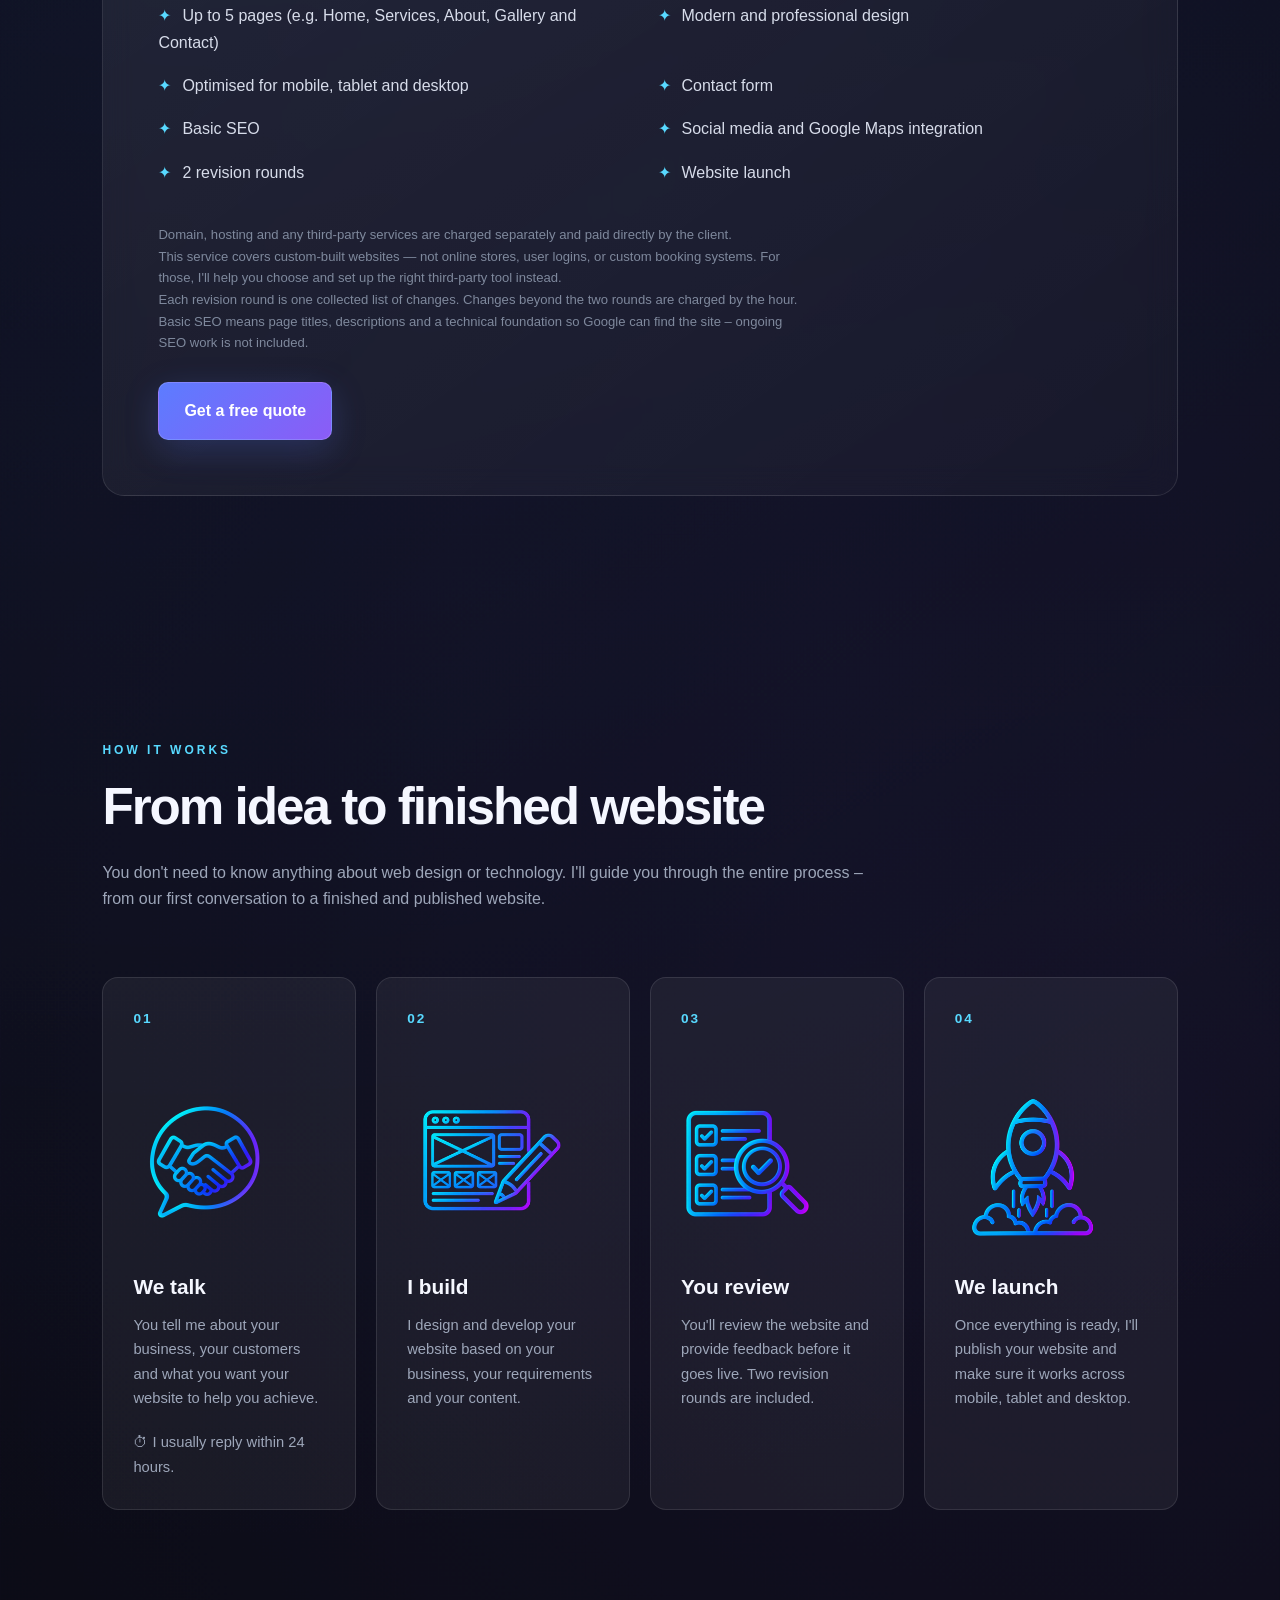
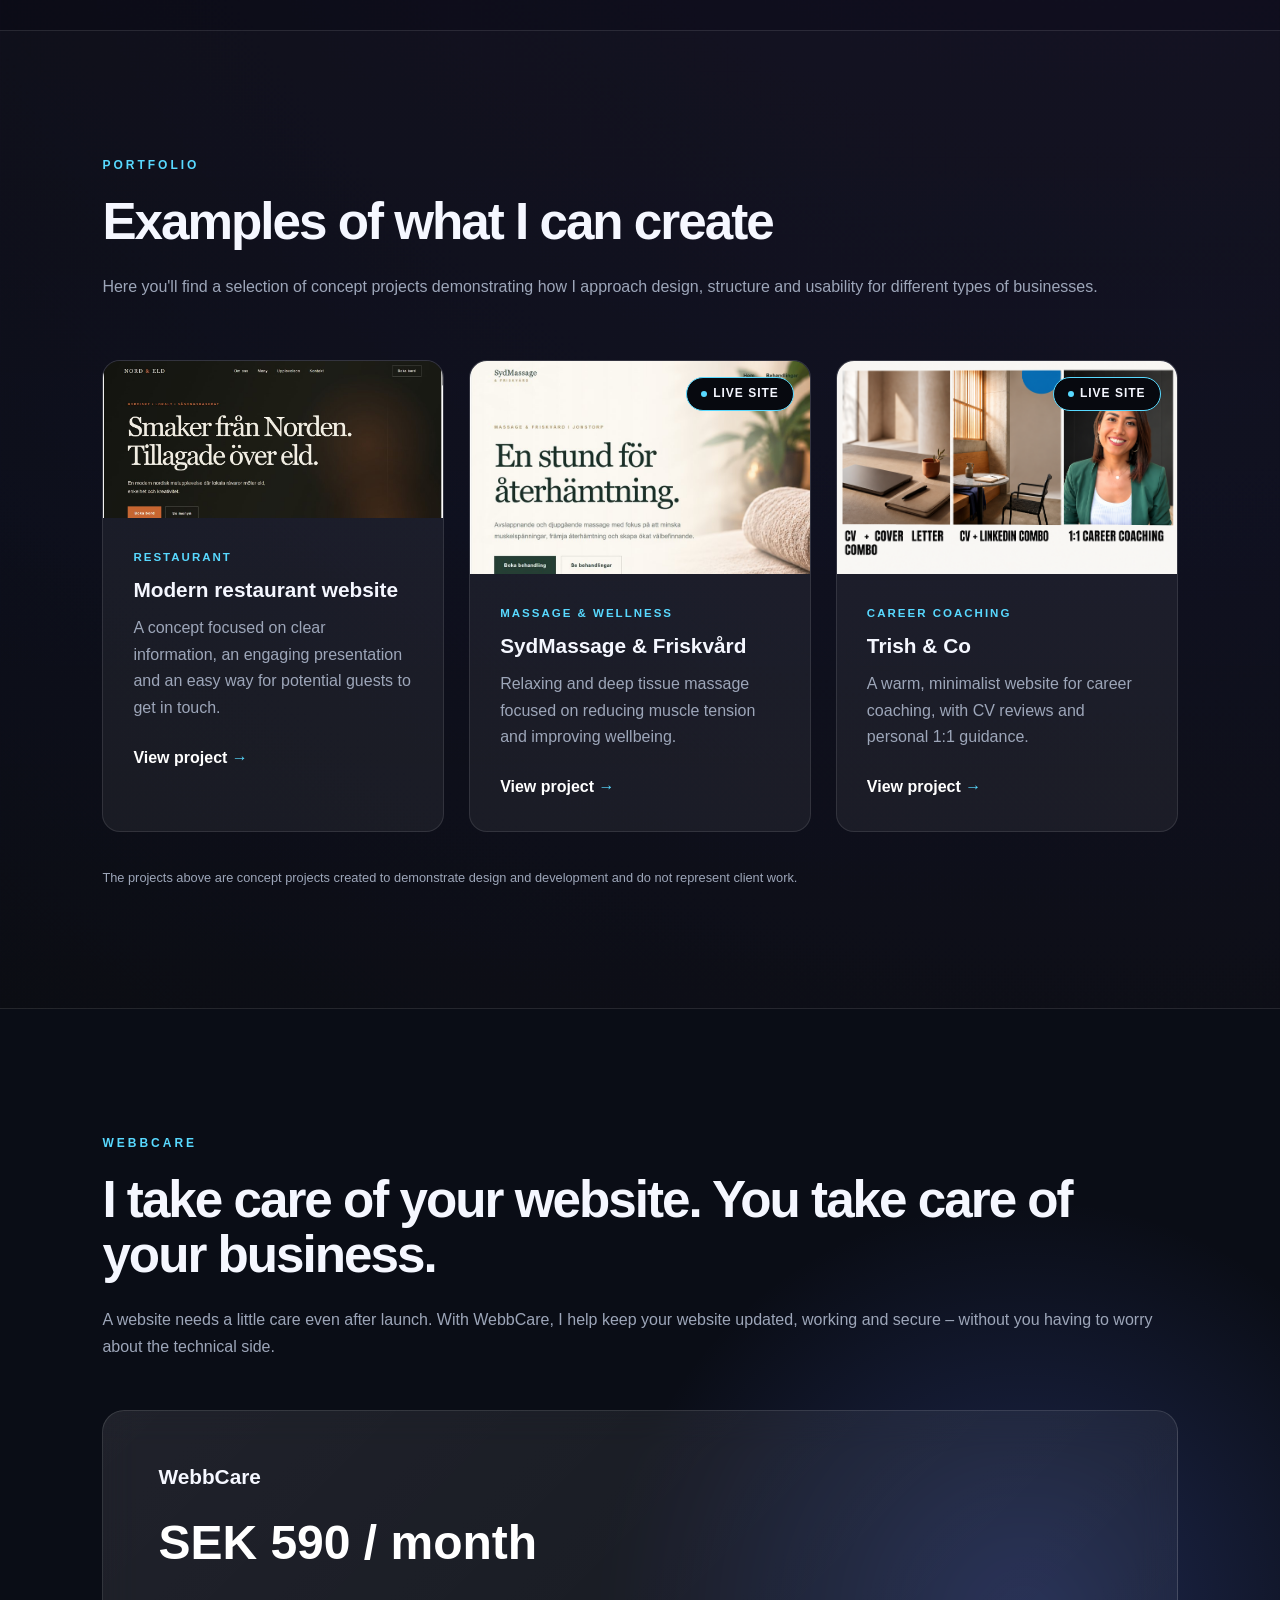
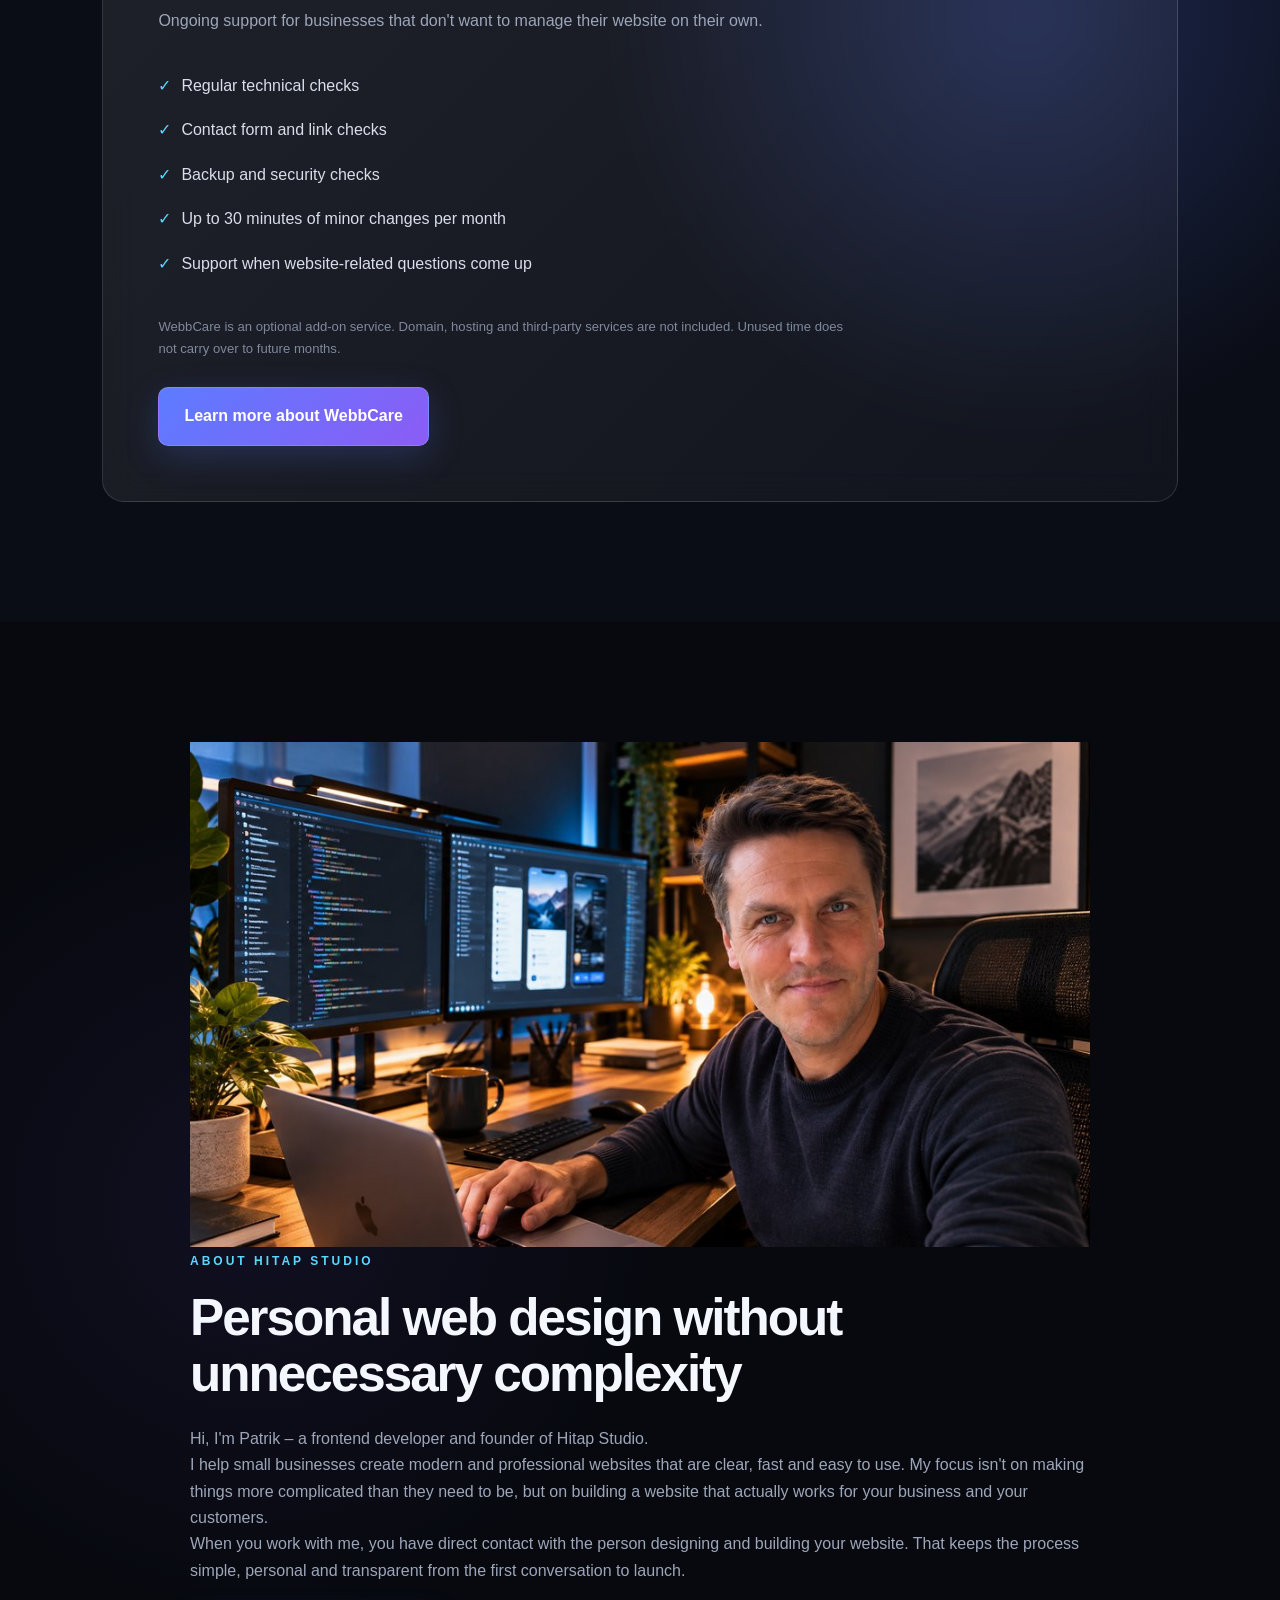
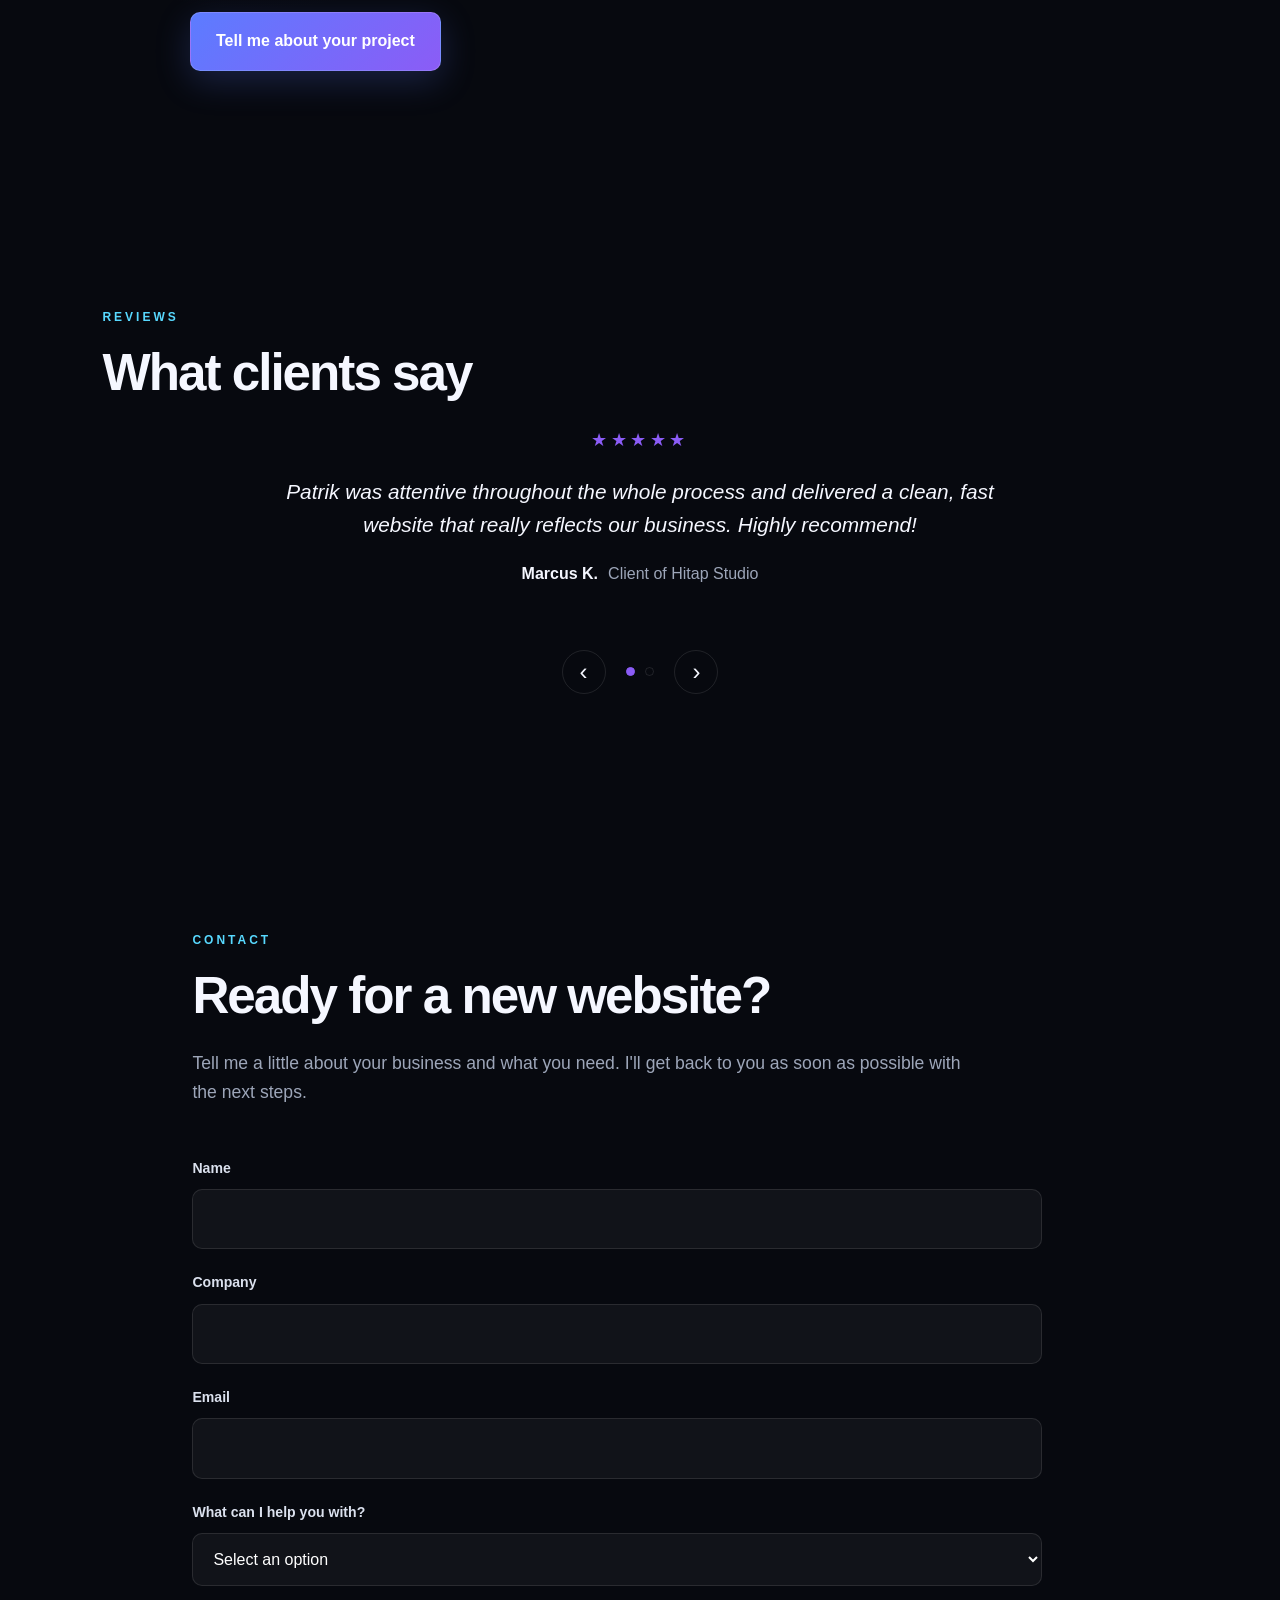
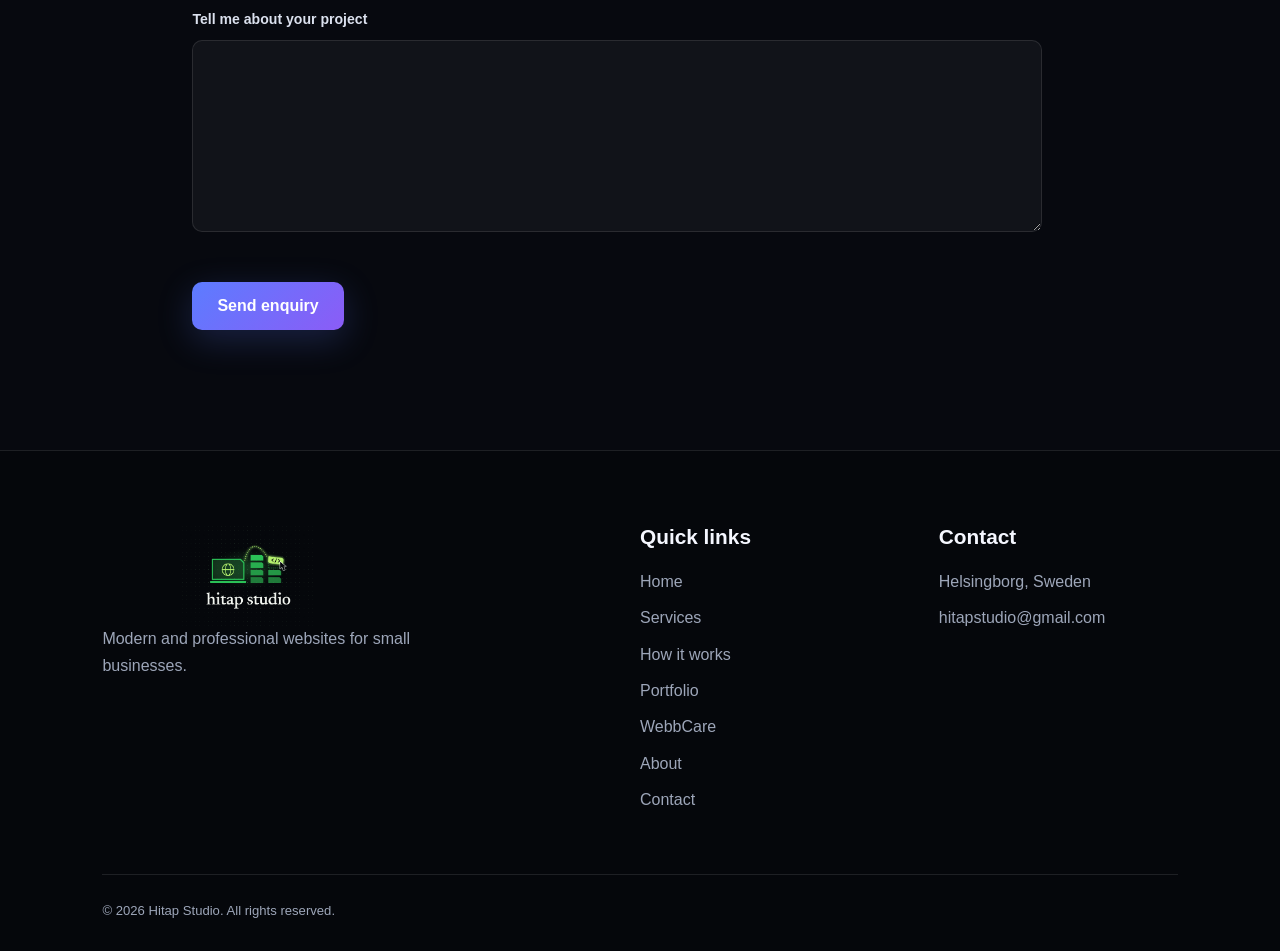
==== commit aca4abbb: "customization" ====
--- a/en/index.html
+++ b/en/index.html
@@ -86,6 +86,8 @@
         <h3>Business Website</h3>
 
         <p class="price">SEK 6,900</p>
+
+        <p class="small-text">(I'm open to customizing my services based on your unique needs.)</p>
 
         <p>
             A complete and professional website for small businesses
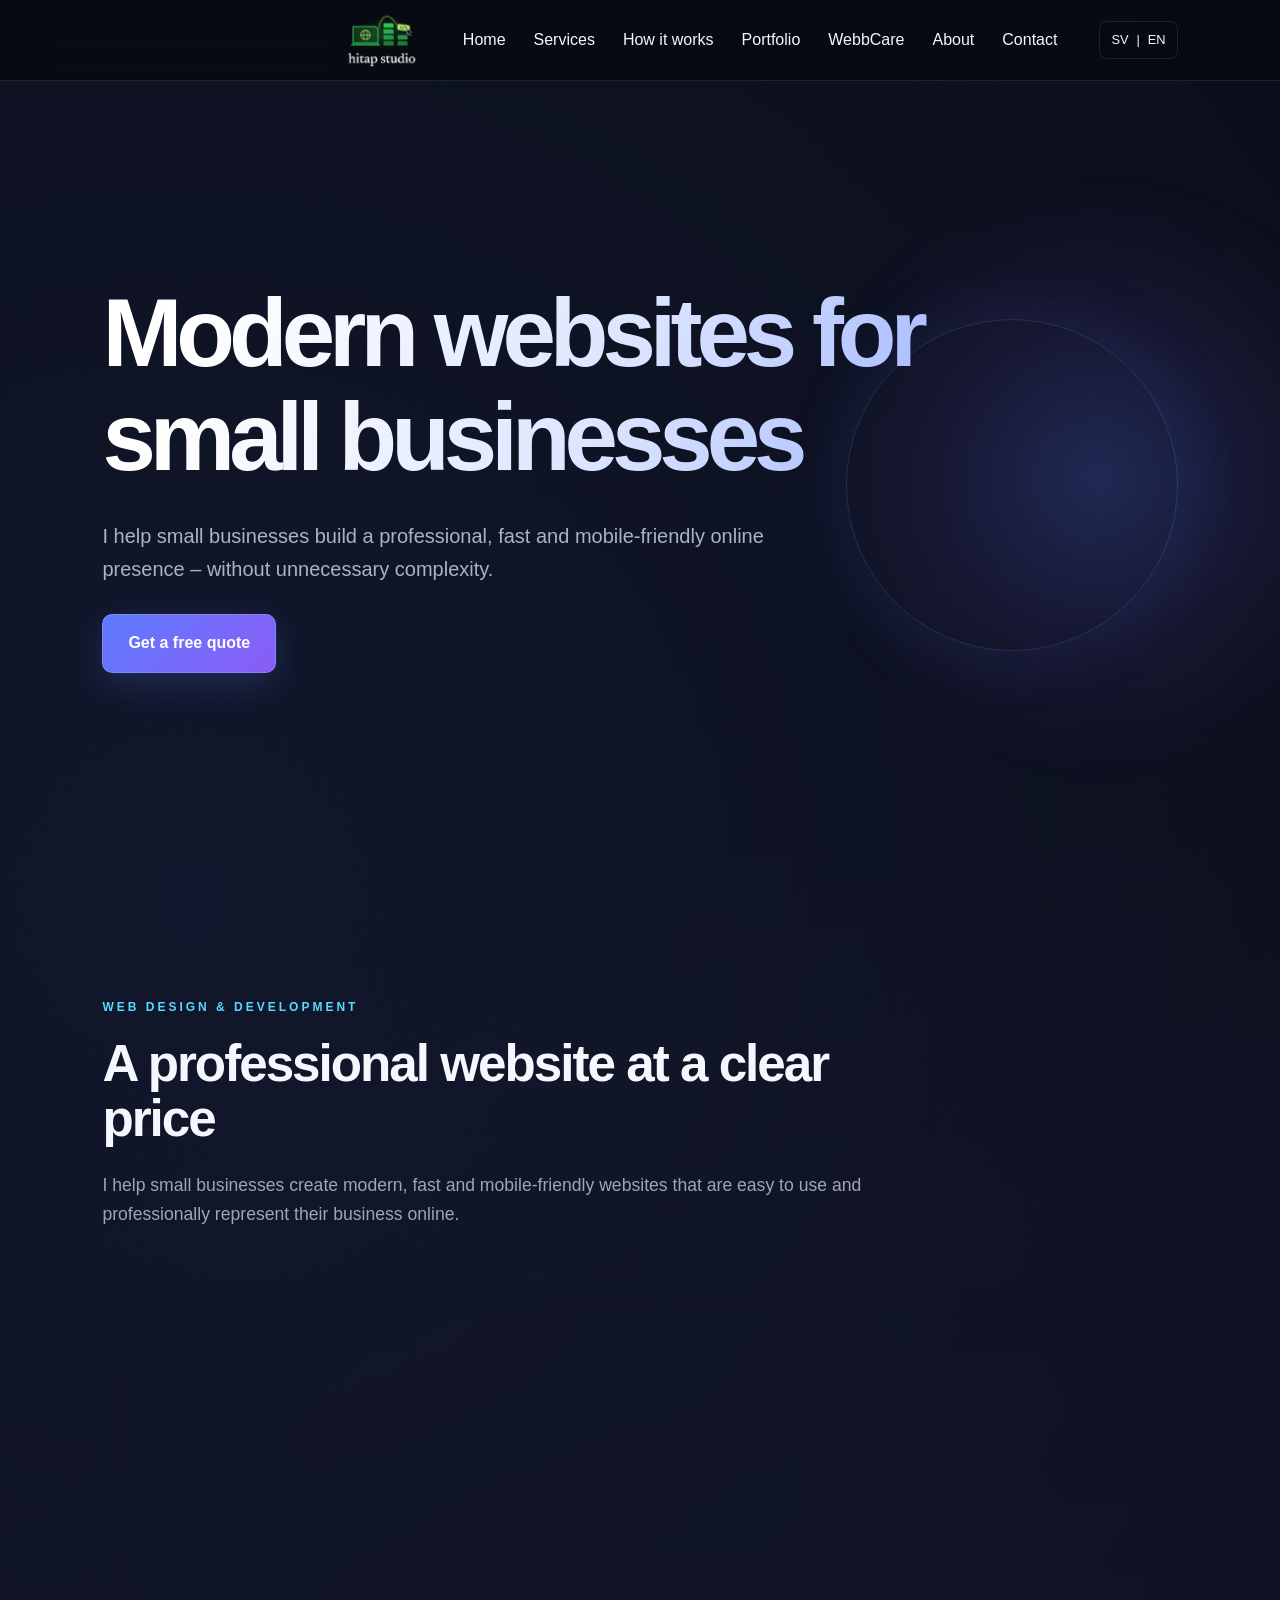
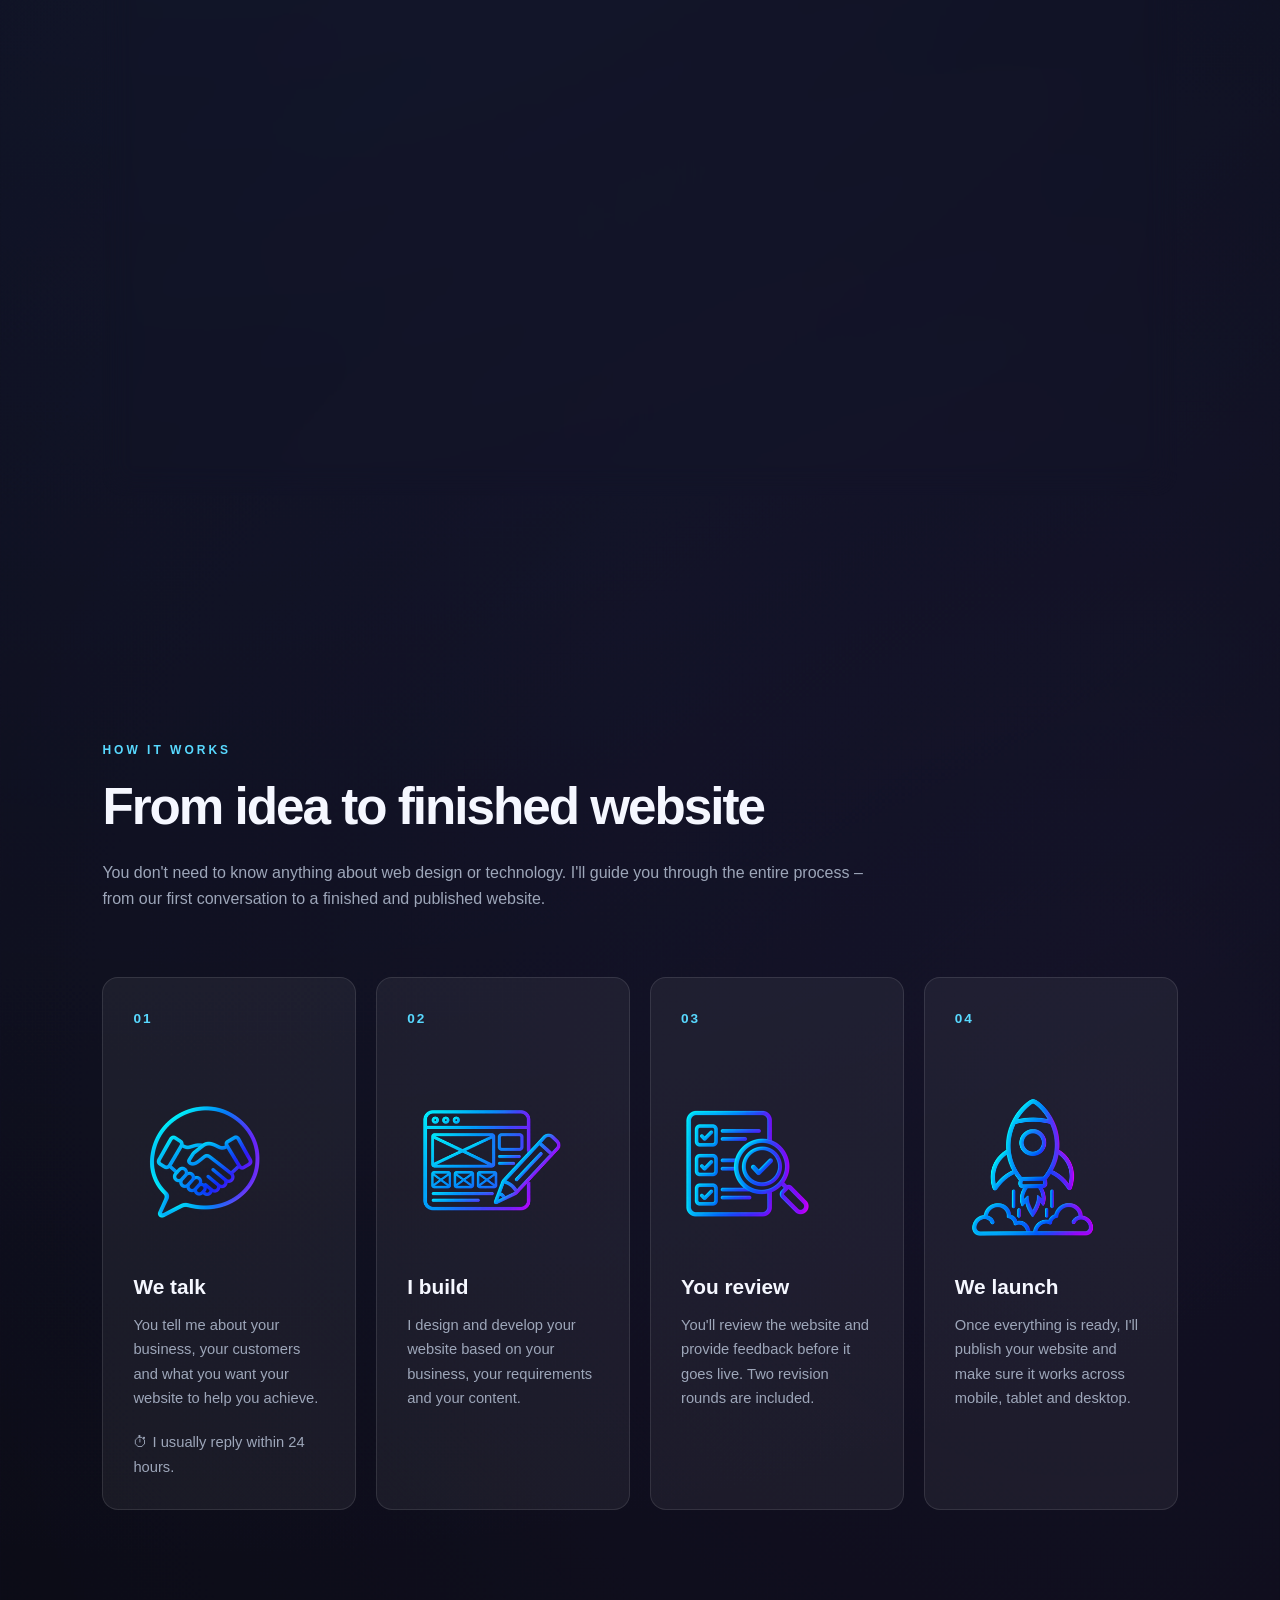
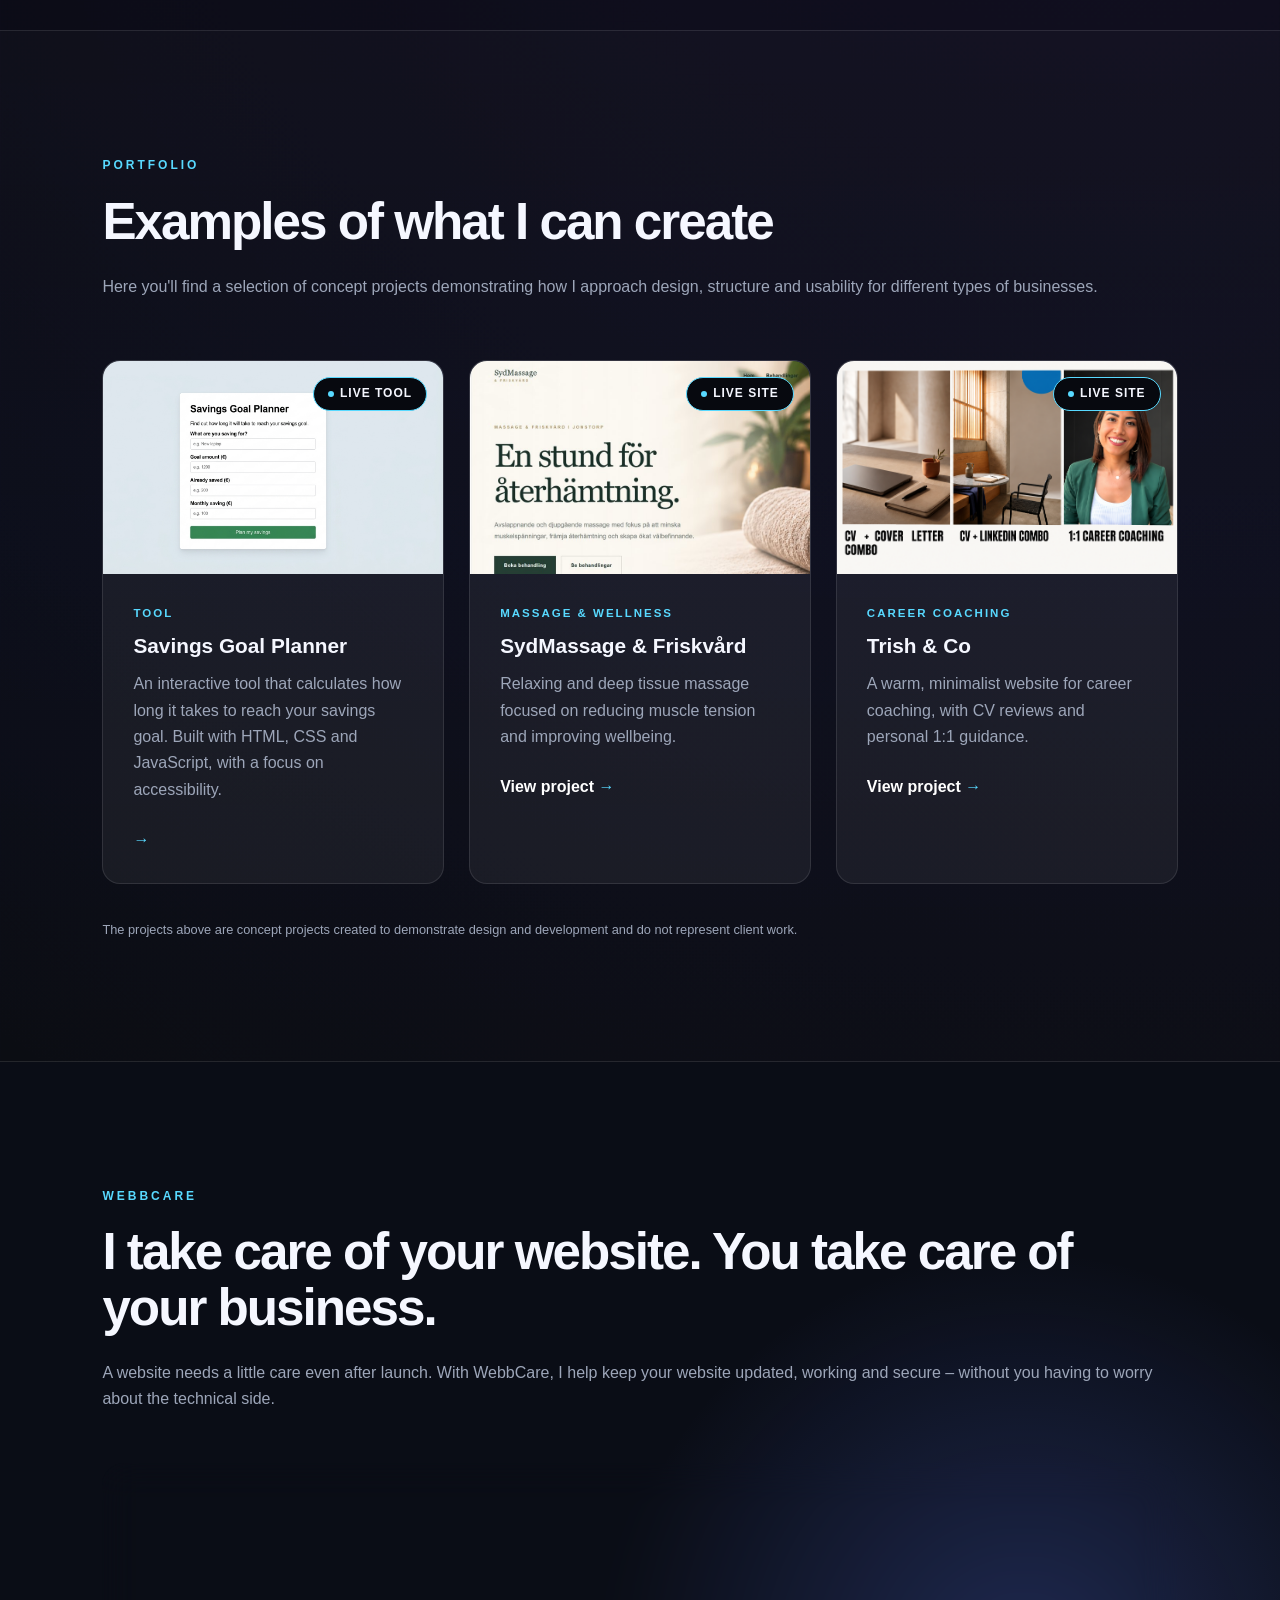
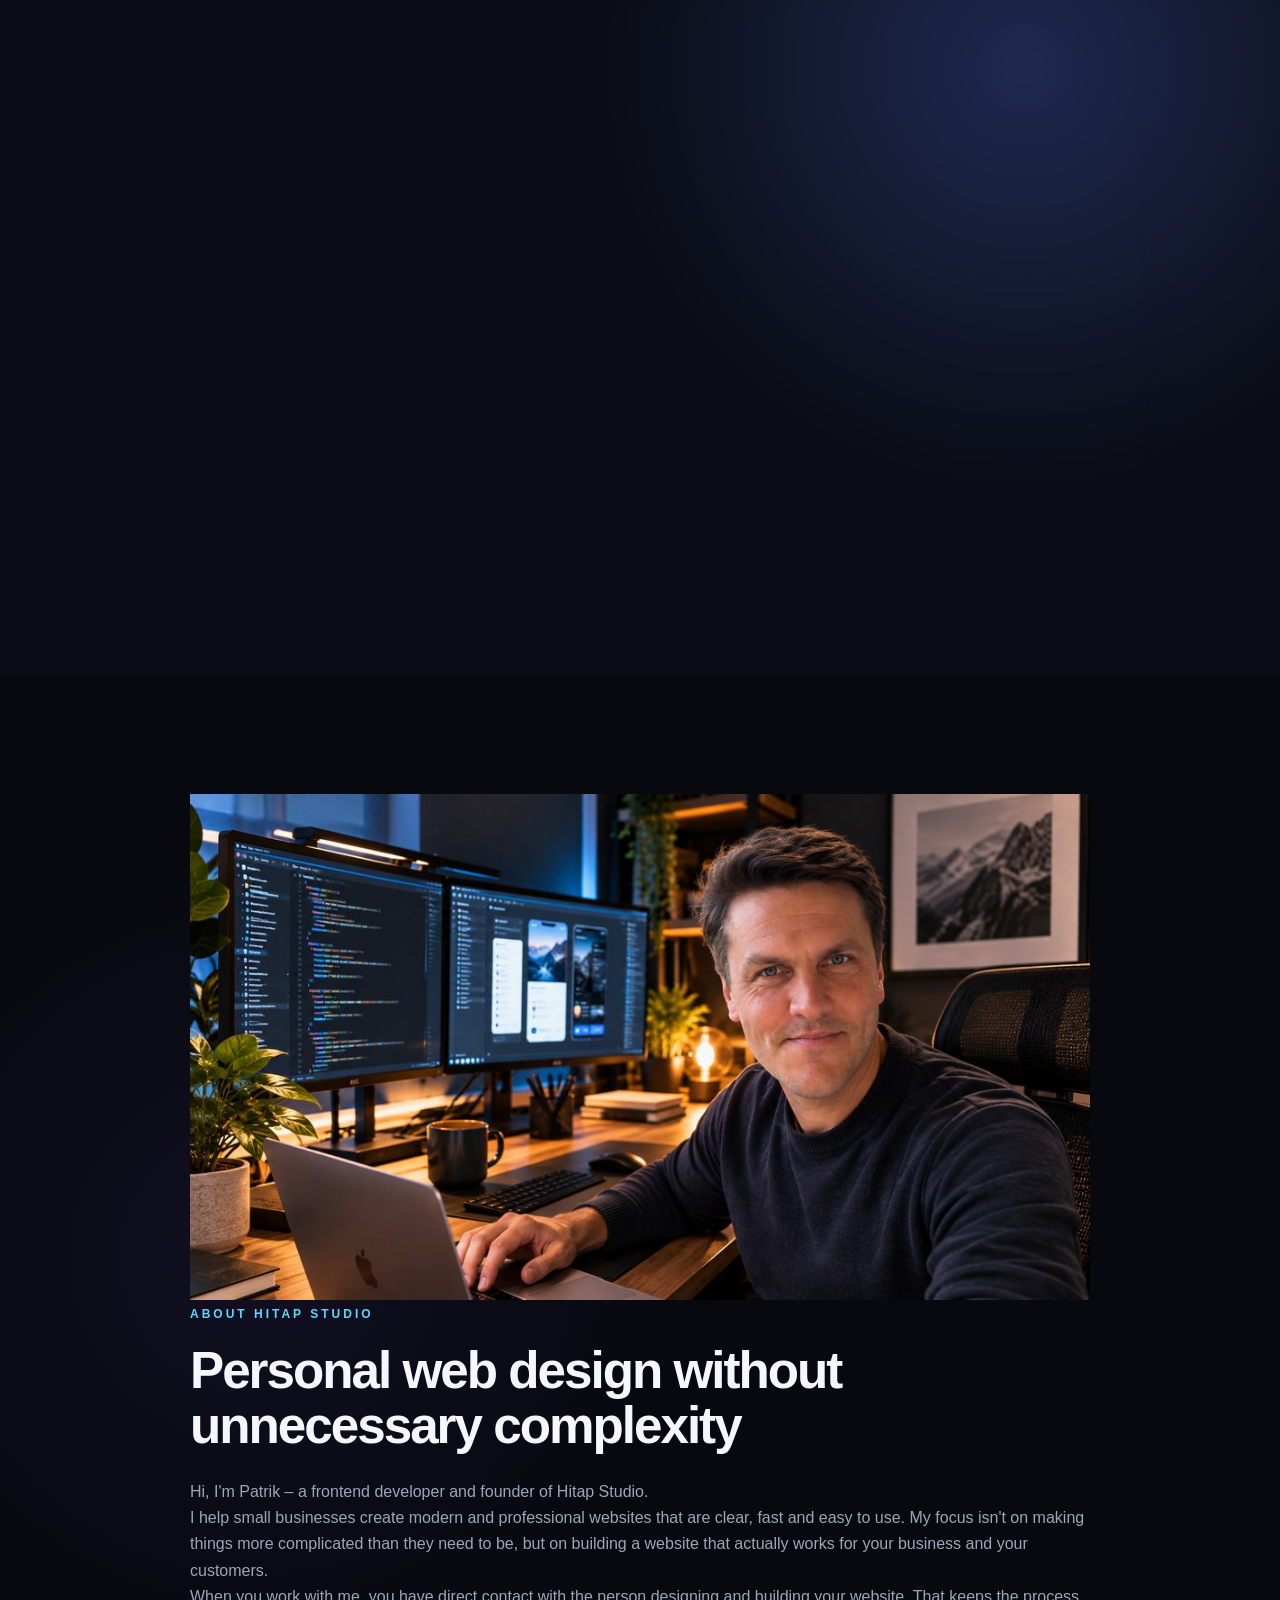
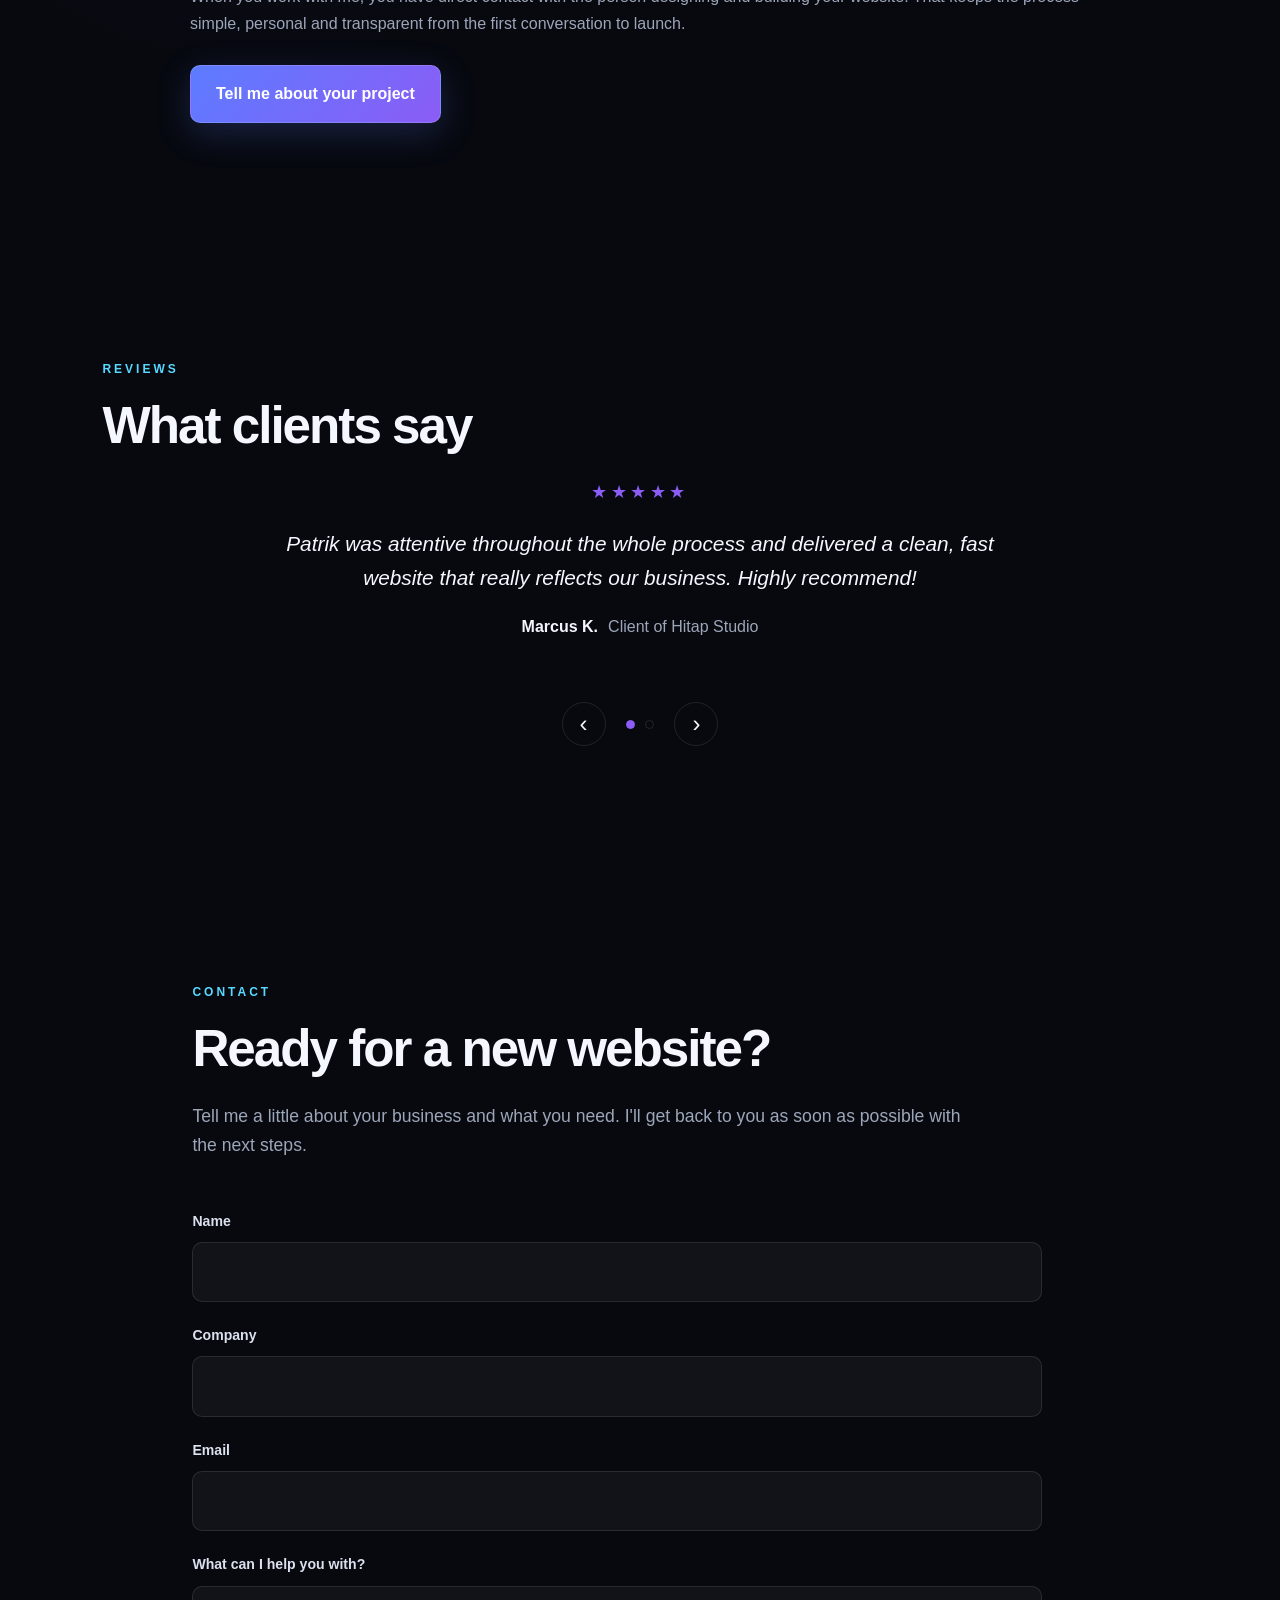
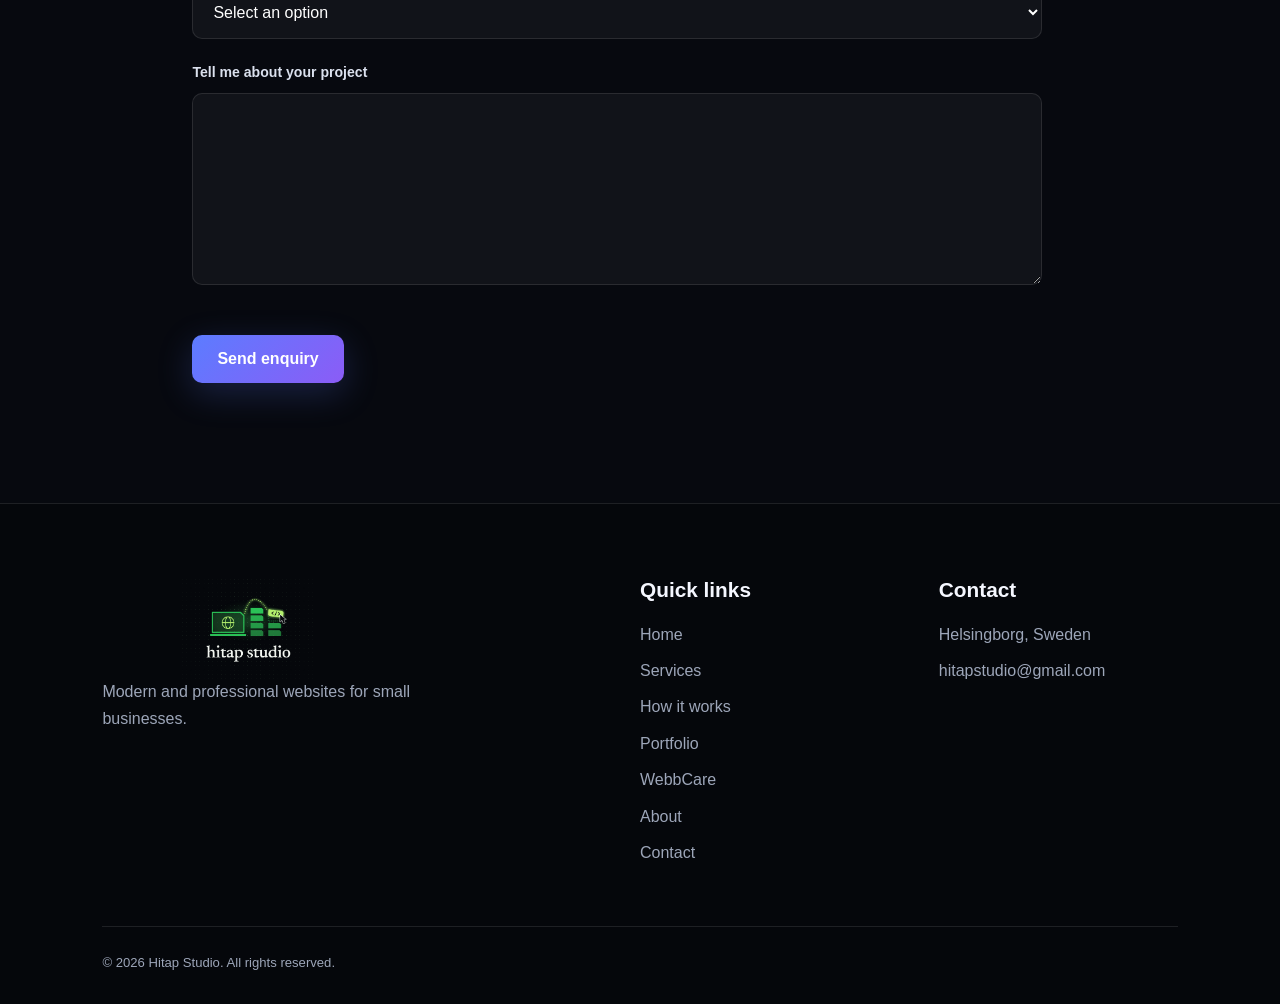
==== commit a8986515: "add changes to savings planner tool" ====
--- a/en/index.html
+++ b/en/index.html
@@ -213,24 +213,23 @@
         <!-- PROJECT 1 -->
         <article class="portfolio-card">
 
-           <a href="../projects/restaurant/index.html">
-    <img src="../images/restaurant-project.jpg"
-         alt="Concept design for a restaurant website">
-</a>
+           <div class="portfolio-image">
+    <img src="../images/savings-planner-project.jpg" style="object-position: right center;"
+        alt="Savings Goal Planner – interactive tool">
+    <span class="portfolio-badge live">Live tool</span>
+</div>
 
             <div class="portfolio-content">
-                <p class="project-type">RESTAURANT</p>
-
-<h3><a href="../projects/restaurant/index.html">Modern restaurant website</a></h3>
+                <p class="project-type">TOOL</p>
+
+<h3><a href="../tools/savings-planner/">Savings Goal Planner</a></h3>
                 <p>
-                    A concept focused on clear information,
-                    an engaging presentation and an easy way
-                    for potential guests to get in touch.
+                    An interactive tool that calculates how long it takes to reach your savings goal. Built with HTML, CSS and JavaScript, with a focus on accessibility.
                 </p>
 
-                <a href="#" class="project-link">
-                    View project
-                </a>
+                <a href="../tools/savings-planner/"
+                    class="project-link"></a>
+                
             </div>
 
         </article>
--- a/styles/style.css
+++ b/styles/style.css
@@ -1412,4 +1412,4 @@
             translateY(-7px)
             rotate(-45deg);
     }
-
+}
